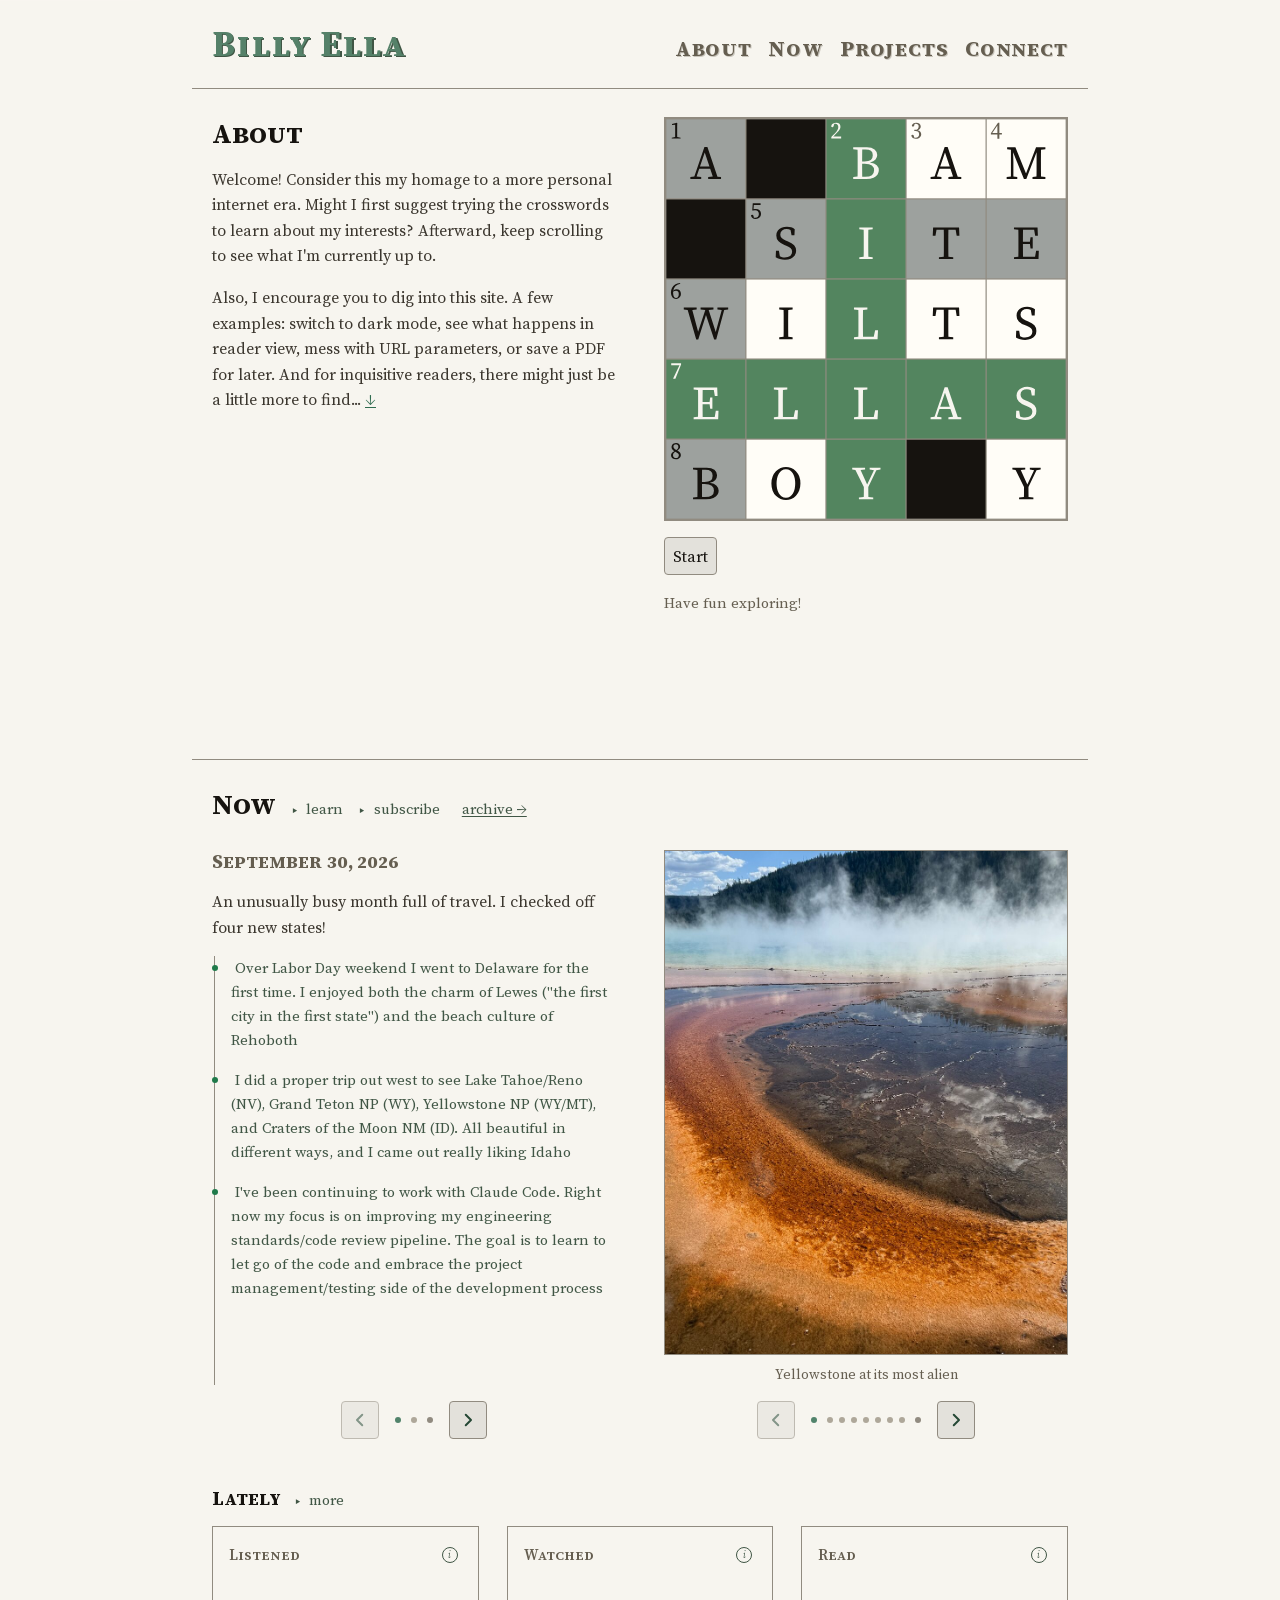
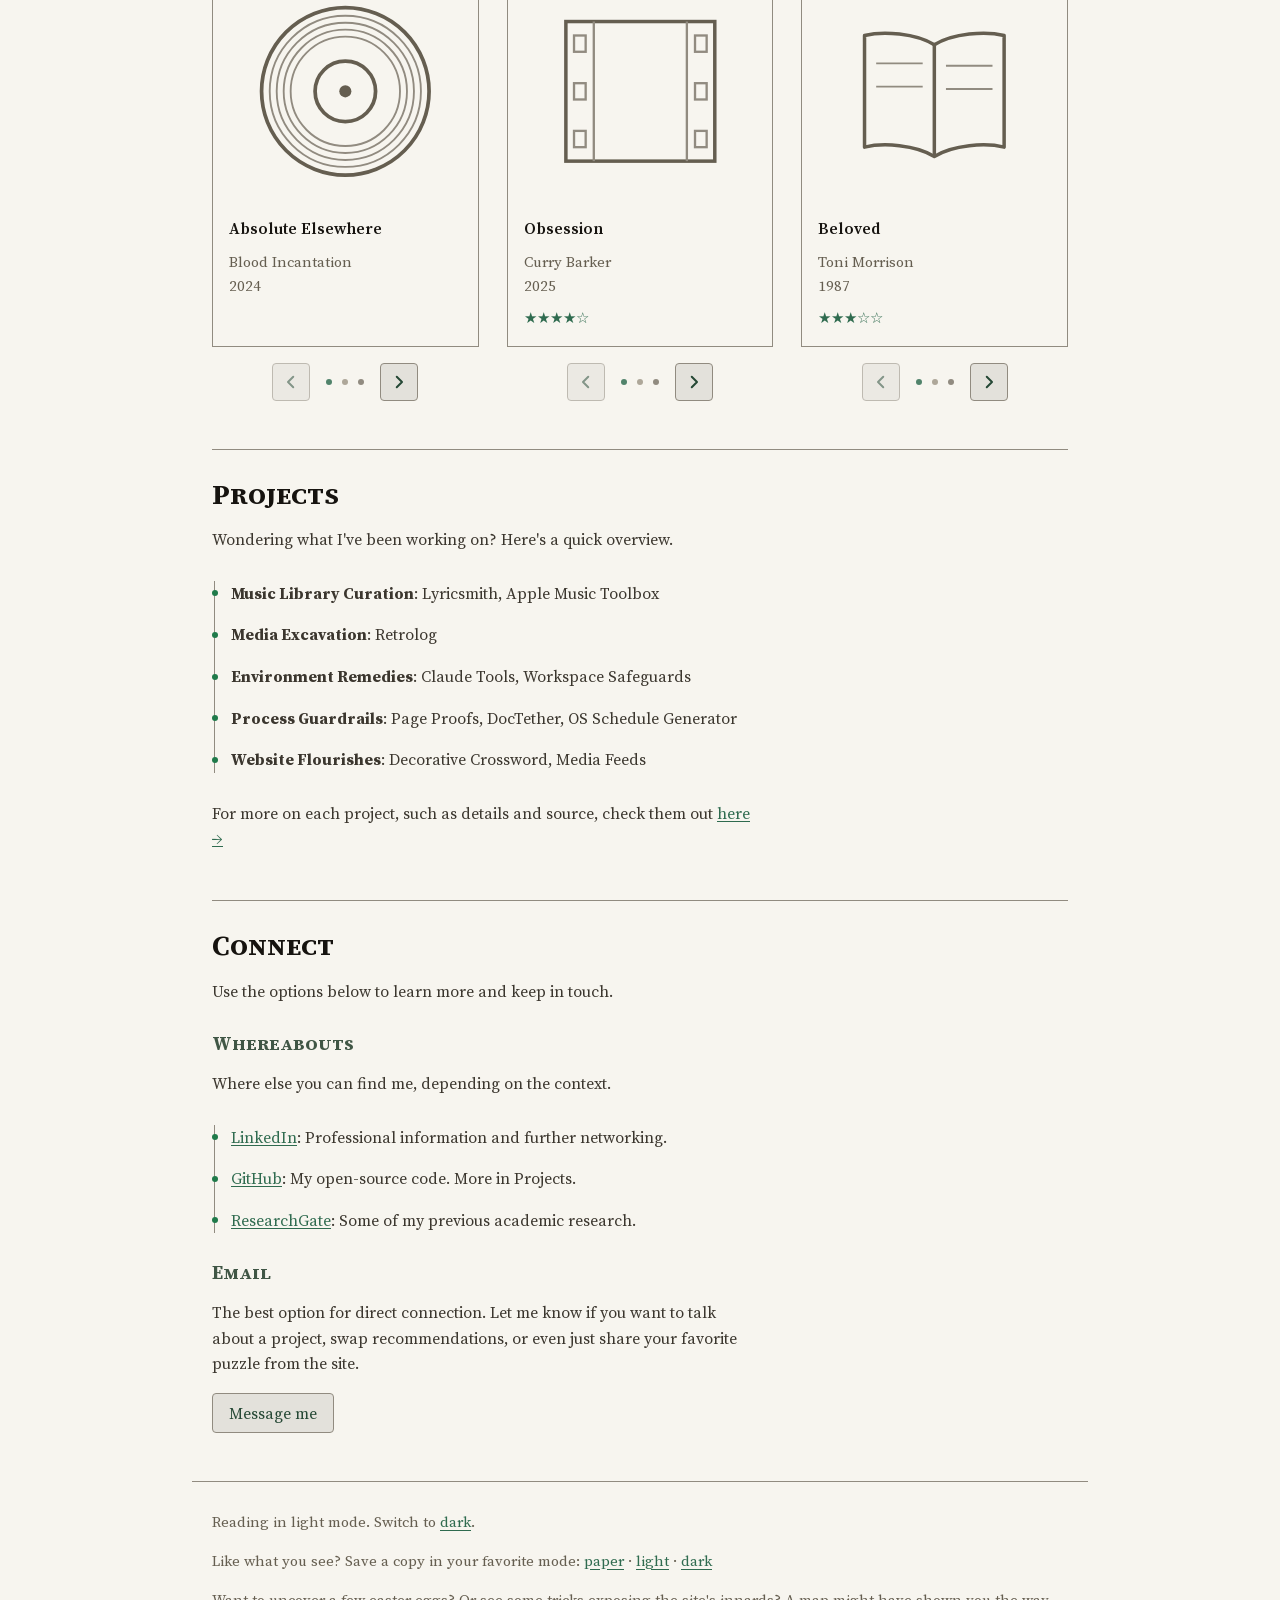
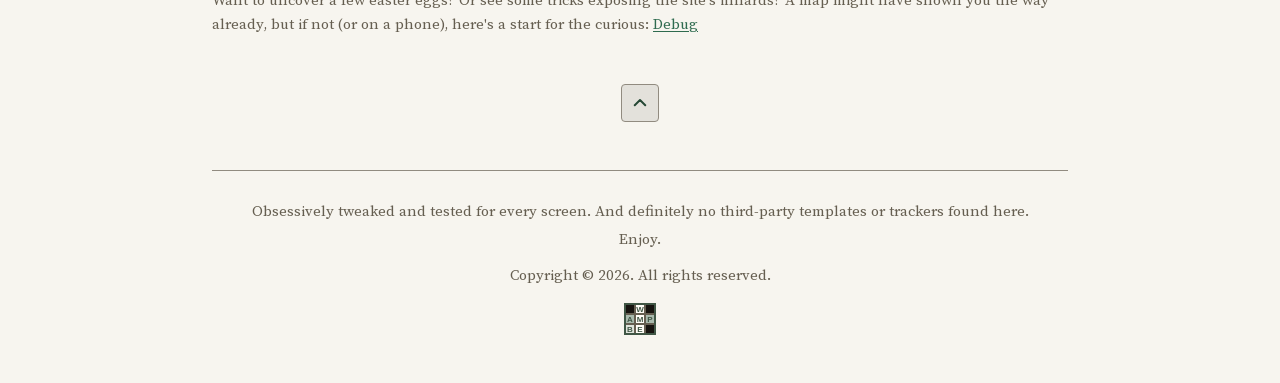
==== index.html @ 7755daac "build 0.5.27" ====
<!doctype html>
<!--
    ____  ______    ____  __   ________    __    ___
   / __ )/  _/ /   / /\ \/ /  / ____/ /   / /   /   |
  / __  |/ // /   / /  \  /  / __/ / /   / /   / /| |
 / /_/ // // /___/ /___/ /  / /___/ /___/ /___/ ___ |
/_____/___/_____/_____/_/  /_____/_____/_____/_/  |_|
                       v0.5.27

  > Curious what comes after /then and /now? See /future
  > Wanna see where this all started? Try ?puzzle=0
-->
<html lang="en">
  <head>
    <meta charset="UTF-8" /><meta http-equiv="Content-Security-Policy" content="default-src 'none'; script-src 'self' 'sha256-KefHrFZMYR0f2i9cxBSf4rLm8jeDpmTRTpuXYvpNRAk='; style-src 'self'; img-src 'self'; font-src 'self'; connect-src 'self'; manifest-src 'self'; base-uri 'self'; form-action 'none'; object-src 'none'" />
    <meta name="viewport" content="width=device-width, initial-scale=1" />
    
    
    <title>Billy Ella</title>
    <meta name="description" content="A fun and interactive way to learn about my interests and current updates." />
    <meta property="og:type" content="website" />
    <meta property="og:title" content="What I'm up to now" />
    <meta
      property="og:description"
      content="A fun and interactive way to learn about my interests and current updates."
    />
    
    <meta property="og:image" content="https://williamella.com/assets/og-card.png" />
    <meta property="og:url" content="https://williamella.com/" />
    <meta name="twitter:card" content="summary_large_image" />
    <link rel="canonical" href="https://williamella.com/" />
    <link rel="icon" href="assets/favicon.svg" type="image/svg+xml" />
    <link rel="apple-touch-icon" href="apple-touch-icon.png" />
    <link rel="manifest" href="manifest.webmanifest" />
    <link rel="alternate" type="application/atom+xml" title="Billy Ella | Now" href="feed.xml" />
    
    
    <meta name="theme-color" content="#f7f5ef" media="(prefers-color-scheme: light)" />
    <meta name="theme-color" content="#23211d" media="(prefers-color-scheme: dark)" />
    
    
    <meta
      property="og:image:alt"
      content="A small crossword grid on a dark background, with one column and one square shaded apart."
    />
    <meta
      name="twitter:image:alt"
      content="A small crossword grid on a dark background, with one column and one square shaded apart."
    />
    <meta property="og:site_name" content="Billy Ella" />
    
    
    <script type="application/ld+json">
      {
        "@context": "https://schema.org",
        "@type": "Person",
        "name": "William Ella",
        "alternateName": "Billy Ella",
        "url": "https://williamella.com/",
        "sameAs": [
          "https://www.linkedin.com/in/williamella/",
          "https://www.researchgate.net/profile/William-Ella",
          "https://github.com/blink9cd",
          "https://letterboxd.com/blink9cd/",
          "https://www.goodreads.com/user/show/164526628"
        ]
      }
    </script>
    
    
    <meta name="color-scheme" content="light dark" />
    <script>if(navigator.standalone===true){
document.documentElement.setAttribute("data-home-app","");
}
try{
const saved=localStorage.getItem("mode");
if(saved==="light"||saved==="dark"){
document.documentElement.setAttribute("data-mode",saved);
document.querySelector("meta[name=color-scheme]").content=saved;
}
}catch{
}
{
const root=document.documentElement;
const handOff=()=>{
if(!document.querySelector('meta[name="darkreader"]')){
return false;
}
if(!root.hasAttribute("data-mode")){
root.setAttribute("data-mode","dark");
root.setAttribute("data-mode-source","extension");
document.querySelector("meta[name=color-scheme]").content="dark";
}
const lock=document.createElement("meta");
lock.name="darkreader-lock";
document.head.append(lock);
return true;
};
if(!handOff()){
const watch=new MutationObserver(()=>handOff()&&watch.disconnect());
watch.observe(document.head,{childList:true});
addEventListener("load",()=>watch.disconnect());
}
}</script>
    
    <link rel="stylesheet" href="shared/fonts.css" />
    <link rel="stylesheet" href="shared/tokens.css" />
    <link rel="stylesheet" href="shared/measures.css" />
    <link rel="stylesheet" href="shared/base.css" />
    <link rel="stylesheet" href="shared/projects-teaser.css" />
    <link rel="stylesheet" href="shared/subheadings.css" />
    <link rel="stylesheet" href="shared/connect.css" />
    <link rel="stylesheet" href="shared/masthead.css" />
    <link rel="stylesheet" href="shared/now.css" />
    <link rel="stylesheet" href="shared/disclosure.css" />
    <link rel="stylesheet" href="shared/now-band.css" />
    <link rel="stylesheet" href="shared/reveal.css" />
    <link rel="stylesheet" href="shared/now-notes.css" />
    <link rel="stylesheet" href="shared/now-pager.css" />
    <link rel="stylesheet" href="shared/mode-control.css" />
    <link rel="stylesheet" href="shared/site-mark.css" />
    <link rel="stylesheet" href="crossword/crossword.css" />
    <link rel="stylesheet" href="crossword/crossword-readout.css" />
    <link rel="stylesheet" href="crossword/crossword-grid.css" />
    <link rel="stylesheet" href="shared/hero-crossword.css" />
    <link rel="stylesheet" href="shared/magic-word.css" />
    <link rel="stylesheet" href="shared/magic-word-hinted.css" />
    
    <link rel="modulepreload" media="(scripting: enabled)" href="shared/disclosure.js" />
    <link rel="modulepreload" media="(scripting: enabled)" href="shared/image-failure.js" />
    <link rel="modulepreload" media="(scripting: enabled)" href="shared/mode-state.js" />
    <link rel="modulepreload" media="(scripting: enabled)" href="shared/mode.js" />
    <link rel="modulepreload" media="(scripting: enabled)" href="shared/now-carousel.js" />
    <link rel="modulepreload" media="(scripting: enabled)" href="shared/now-layout-stale.js" />
    <link rel="modulepreload" media="(scripting: enabled)" href="shared/now-notes-paging.js" />
    <link rel="modulepreload" media="(scripting: enabled)" href="shared/now-notes.js" />
    <link rel="modulepreload" media="(scripting: enabled)" href="shared/now-pager-controls.js" />
    <link rel="modulepreload" media="(scripting: enabled)" href="shared/now-pager-dots.js" />
    <link rel="modulepreload" media="(scripting: enabled)" href="shared/now-photo-unavailable.js" />
    <link rel="modulepreload" media="(scripting: enabled)" href="shared/now-photo.js" />
    <link rel="modulepreload" media="(scripting: enabled)" href="shared/puzzle-memory.js" />
    <link rel="modulepreload" media="(scripting: enabled)" href="shared/svg.js" />
    <link rel="modulepreload" media="(scripting: enabled)" href="shared/text-reveal.js" />
    <script type="module" blocking="render" src="index.js"></script>
  <meta name="robots" content="noindex" /></head>
  <body>
    
    <a class="skip-link" href="#main">Skip to content</a>
    
    <header class="masthead" id="top">
      
      <div class="masthead__brand">
        <a class="masthead__name" href="">Billy Ella</a>
        <a class="masthead__paper-name" href="#top" hidden>Billy Ella</a>
      </div>
      <details class="masthead__menu">
        <summary aria-controls="masthead-sections">Menu</summary>
      </details>
      
      
      <nav id="masthead-sections" class="masthead__nav" aria-label="Sections">
        <a href="#about">About</a>
        <span class="masthead__paper-word" hidden>About</span>
        <a href="#now">Now</a>
        <span class="masthead__paper-word" hidden>Now</span>
        <a href="#projects">Projects</a>
        <span class="masthead__paper-word" hidden>Projects</span>
        <a href="#connect">Connect</a>
        <span class="masthead__paper-word" hidden>Connect</span>
      </nav>
      
    </header>
    <main id="main" class="instapaper_body">
      
      <pre class="reader-note" inert>
╔══════════════════════════╗
║ HEY YOU! YES YOU! Get    ║
║ out of reader view! This ║
║ site isn't designed to   ║
║ be used that way.        ║
╚══════════════════════════╝</pre>
      
      
      <h1 class="visually-hidden">Billy Ella</h1>
      
      <section
        class="hero"
        id="about"
        data-magic-says="Ah Ah Ah!"
        data-magic-close="Close"
        data-magic-sentence="YOU DIDN'T SAY THE MAGIC WORD!"
        data-magic-zero-note="You're almost there. Try asking a little nicer."
        data-magic-error-note="Hey! No funny business!"
        data-magic-reward-note="My original site design for over a decade!"
        data-magic-reward-graphic-alt="Classic early internet under construction GIF"
        data-magic-old-site-name="William Ella"
        data-magic-old-site-status="under construction"
        data-magic-hinted-screen="A won game of solitaire, its cards cascading across the screen"
        data-magic-hinted-dialog-title="Thanks for visiting!"
        data-magic-hinted-dialog-message="I appreciate your eye for detail and willingness to explore."
        data-magic-hinted-dialog-button="OK"
      >
        <div class="hero__intro">
          <h2>About</h2>
          <p>
            Welcome! Consider this my homage to a more personal internet era. Might I first suggest trying the
            crosswords to learn about my interests? Afterward, keep scrolling to see what I'm currently up to.
          </p>
          <p>
            Also, I encourage you to dig into this site. A few examples: switch to dark mode, see what happens in reader
            view, mess with URL parameters, or save a PDF for later. And for inquisitive readers, there might just be a
            little more to find...&nbsp;<a href="#colophon-debug" aria-label="Jump to the debug link">&darr;</a>
          </p>
        </div>
        <figure class="crossword" aria-label="A crossword that fills itself in, built from my interests.">
          <div id="crossword-mount" class="crossword__mount"></div>
          <div
            class="crossword__controls"
            data-exit-label="Close the puzzles"
            data-start-label="Start"
            data-next-label="Show another puzzle"
            data-theme-label="Theme?"
          ></div>
          <div class="crossword__slot">
            <p class="crossword__hint">Have fun exploring!</p>
            <p
              id="clue-readout"
              class="crossword__readout"
              role="status"
              hidden
              data-resting="Select an answer to read about it."
            ></p>
          </div>
          <div class="crossword__fallback">
            <svg class="crossword__drawn" viewBox="0 0 338 338" role="img" aria-label="My five-by-five crossword grid">
              <rect x="0" y="0" width="338" height="338" class="hg-lattice" fill="#918b80" />
              <rect x="2" y="2" width="66" height="66" class="hg-soft" fill="#9da19e" />
              <rect x="69" y="2" width="66" height="66" class="hg-block" fill="#16130f" />
              <rect x="136" y="2" width="66" height="66" class="hg-accent" fill="#53855f" />
              <rect x="203" y="2" width="66" height="66" class="hg-cell" fill="#fffdf7" />
              <rect x="270" y="2" width="66" height="66" class="hg-cell" fill="#fffdf7" />
              <rect x="2" y="69" width="66" height="66" class="hg-block" fill="#16130f" />
              <rect x="69" y="69" width="66" height="66" class="hg-soft" fill="#9da19e" />
              <rect x="136" y="69" width="66" height="66" class="hg-accent" fill="#53855f" />
              <rect x="203" y="69" width="66" height="66" class="hg-soft" fill="#9da19e" />
              <rect x="270" y="69" width="66" height="66" class="hg-soft" fill="#9da19e" />
              <rect x="2" y="136" width="66" height="66" class="hg-soft" fill="#9da19e" />
              <rect x="69" y="136" width="66" height="66" class="hg-cell" fill="#fffdf7" />
              <rect x="136" y="136" width="66" height="66" class="hg-accent" fill="#53855f" />
              <rect x="203" y="136" width="66" height="66" class="hg-cell" fill="#fffdf7" />
              <rect x="270" y="136" width="66" height="66" class="hg-cell" fill="#fffdf7" />
              <rect x="2" y="203" width="66" height="66" class="hg-accent" fill="#53855f" />
              <rect x="69" y="203" width="66" height="66" class="hg-accent" fill="#53855f" />
              <rect x="136" y="203" width="66" height="66" class="hg-accent" fill="#53855f" />
              <rect x="203" y="203" width="66" height="66" class="hg-accent" fill="#53855f" />
              <rect x="270" y="203" width="66" height="66" class="hg-accent" fill="#53855f" />
              <rect x="2" y="270" width="66" height="66" class="hg-soft" fill="#9da19e" />
              <rect x="69" y="270" width="66" height="66" class="hg-cell" fill="#fffdf7" />
              <rect x="136" y="270" width="66" height="66" class="hg-accent" fill="#53855f" />
              <rect x="203" y="270" width="66" height="66" class="hg-block" fill="#16130f" />
              <rect x="270" y="270" width="66" height="66" class="hg-cell" fill="#fffdf7" />
              <path
                class="hg-soft-letter"
                d="M22.05 51.88V50.26L25.38 49.74L33.81 25.15H36.31L44.74 49.9L47.71 50.26V51.88H36.94V50.26L40.82 49.78L38.64 43.29H29.46L27.28 49.74L31.12 50.26V51.88ZM30.09 41.43H38.05L34.09 29.66ZM101.17 119.47Q98.95 119.47 96.89 118.86Q94.83 118.25 93.45 117.38L93.68 111.83H96.14L96.93 116.5Q97.84 117.02 98.81 117.26Q99.78 117.49 101.05 117.49Q103.86 117.49 105.52 116.25Q107.19 115 107.19 112.7Q107.19 110.8 106.02 109.75Q104.85 108.7 102.32 107.71L100.77 107.08Q97.72 105.89 95.84 103.99Q93.96 102.09 93.96 99.08Q93.96 96.78 95.13 95.16Q96.3 93.54 98.32 92.64Q100.34 91.75 102.87 91.75Q104.85 91.75 106.47 92.31Q108.1 92.86 109.37 93.81L109.13 99H106.71L105.88 94.53Q104.42 93.73 102.63 93.73Q100.38 93.73 98.83 94.86Q97.29 95.99 97.29 98.21Q97.29 100.03 98.46 101.24Q99.62 102.45 101.76 103.28L103.35 103.87Q107.23 105.38 108.89 107.26Q110.55 109.14 110.55 111.95Q110.55 114.29 109.35 115.97Q108.14 117.65 106.04 118.56Q103.94 119.47 101.17 119.47ZM224.83 99.4 225.15 92.35H246.85L247.17 99.4H244.87L244 94.33H237.94Q237.9 96.86 237.88 99.46Q237.86 102.05 237.86 104.66V106.6Q237.86 109.14 237.88 111.69Q237.9 114.25 237.94 116.82L241.98 117.26V118.88H230.02V117.26L234.06 116.82Q234.14 114.29 234.14 111.73Q234.14 109.18 234.14 106.6V104.66Q234.14 102.09 234.14 99.5Q234.14 96.9 234.06 94.33H228L227.13 99.4ZM292.8 93.97V92.35H312.52L312.8 99.36H310.54L309.67 94.33H300.37Q300.33 96.86 300.31 99.42Q300.29 101.97 300.29 104.43H306.11L306.66 100.66H308.48V110.01H306.66L306.15 106.29H300.29Q300.29 109.26 300.31 111.85Q300.33 114.44 300.37 116.9H310.46L311.34 111.83H313.59L313.32 118.88H292.8V117.26L296.45 116.82Q296.53 114.33 296.53 111.75Q296.53 109.18 296.53 106.6V104.66Q296.53 102.09 296.53 99.52Q296.53 96.94 296.45 94.41ZM44.7 160.97V159.35H53.69V160.97L50.36 161.45L43.67 186.16H41.97L35.12 165.56L28.66 186.16H26.96L19.83 161.37L16.55 160.97V159.35H27.32V160.97L23.67 161.41L28.55 179.58L34.56 161.45L30.6 160.97V159.35H41.38V160.97L37.38 161.45L43.28 179.82L48.31 161.49ZM33.95 307.09H31.77Q31.77 310.22 31.79 312.85Q31.81 315.48 31.85 318.02H34.27Q38.07 318.02 39.93 316.63Q41.79 315.25 41.79 312.63Q41.79 309.86 39.93 308.48Q38.07 307.09 33.95 307.09ZM34.58 295.17H31.85Q31.81 297.74 31.79 300.34Q31.77 302.93 31.77 305.27H33.83Q37.44 305.27 39.06 304.02Q40.68 302.77 40.68 300.08Q40.68 297.39 39.16 296.28Q37.63 295.17 34.58 295.17ZM24.29 294.97V293.35H35.77Q39.89 293.35 42.15 295.17Q44.41 296.99 44.41 299.8Q44.41 301.9 42.98 303.66Q41.55 305.43 38.27 306.1Q42.23 306.65 43.99 308.44Q45.75 310.22 45.75 312.63Q45.75 314.41 44.7 316.08Q43.65 317.74 41.32 318.81Q38.98 319.88 35.18 319.88H24.29V318.26L27.93 317.82Q28.01 315.33 28.01 312.75Q28.01 310.18 28.01 307.6V305.66Q28.01 303.09 28.01 300.52Q28.01 297.94 27.93 295.41Z"
                fill="#16130f"
              />
              <path
                class="hg-accent-letter"
                d="M167.95 39.09H165.77Q165.77 42.22 165.79 44.85Q165.81 47.48 165.85 50.02H168.27Q172.07 50.02 173.93 48.63Q175.79 47.25 175.79 44.63Q175.79 41.86 173.93 40.48Q172.07 39.09 167.95 39.09ZM168.58 27.17H165.85Q165.81 29.74 165.79 32.34Q165.77 34.93 165.77 37.27H167.83Q171.44 37.27 173.06 36.02Q174.68 34.77 174.68 32.08Q174.68 29.39 173.16 28.28Q171.63 27.17 168.58 27.17ZM158.29 26.97V25.35H169.77Q173.89 25.35 176.15 27.17Q178.4 28.99 178.4 31.8Q178.4 33.9 176.98 35.66Q175.55 37.43 172.27 38.1Q176.23 38.65 177.99 40.44Q179.75 42.22 179.75 44.63Q179.75 46.42 178.7 48.08Q177.65 49.74 175.32 50.81Q172.98 51.88 169.18 51.88H158.29V50.26L161.93 49.82Q162.01 47.33 162.01 44.75Q162.01 42.18 162.01 39.6V37.66Q162.01 35.09 162.01 32.52Q162.01 29.94 161.93 27.41ZM163.4 93.97V92.35H174.6V93.97L170.96 94.41Q170.92 96.94 170.9 99.52Q170.88 102.09 170.88 104.66V106.6Q170.88 109.14 170.9 111.69Q170.92 114.25 170.96 116.82L174.6 117.26V118.88H163.4V117.26L167.04 116.82Q167.12 114.33 167.12 111.75Q167.12 109.18 167.12 106.6V104.66Q167.12 102.09 167.12 99.52Q167.12 96.94 167.04 94.41ZM158.94 160.97V159.35H170.15V160.97L166.51 161.41Q166.47 163.94 166.45 166.52Q166.43 169.09 166.43 171.66V174.4Q166.43 176.49 166.45 178.93Q166.47 181.37 166.51 183.9H175.49L176.64 178.44H179.06L178.66 185.88H158.94V184.26L162.58 183.82Q162.66 181.25 162.66 178.71Q162.66 176.18 162.66 173.64V171.66Q162.66 169.09 162.66 166.52Q162.66 163.94 162.58 161.41ZM24.8 227.97V226.35H44.52L44.8 233.36H42.54L41.67 228.33H32.37Q32.33 230.86 32.31 233.42Q32.29 235.97 32.29 238.43H38.11L38.66 234.66H40.48V244.01H38.66L38.15 240.29H32.29Q32.29 243.26 32.31 245.85Q32.33 248.44 32.37 250.9H42.46L43.34 245.83H45.59L45.32 252.88H24.8V251.26L28.45 250.82Q28.53 248.33 28.53 245.75Q28.53 243.18 28.53 240.6V238.66Q28.53 236.09 28.53 233.52Q28.53 230.94 28.45 228.41ZM91.94 227.97V226.35H103.15V227.97L99.51 228.41Q99.47 230.94 99.45 233.52Q99.43 236.09 99.43 238.66V241.4Q99.43 243.49 99.45 245.93Q99.47 248.37 99.51 250.9H108.49L109.64 245.44H112.06L111.66 252.88H91.94V251.26L95.58 250.82Q95.66 248.25 95.66 245.71Q95.66 243.18 95.66 240.64V238.66Q95.66 236.09 95.66 233.52Q95.66 230.94 95.58 228.41ZM158.94 227.97V226.35H170.15V227.97L166.51 228.41Q166.47 230.94 166.45 233.52Q166.43 236.09 166.43 238.66V241.4Q166.43 243.49 166.45 245.93Q166.47 248.37 166.51 250.9H175.49L176.64 245.44H179.06L178.66 252.88H158.94V251.26L162.58 250.82Q162.66 248.25 162.66 245.71Q162.66 243.18 162.66 240.64V238.66Q162.66 236.09 162.66 233.52Q162.66 230.94 162.58 228.41ZM223.05 252.88V251.26L226.38 250.74L234.81 226.15H237.31L245.74 250.9L248.71 251.26V252.88H237.94V251.26L241.82 250.78L239.64 244.29H230.46L228.28 250.74L232.12 251.26V252.88ZM231.09 242.43H239.05L235.09 230.66ZM302.17 253.47Q299.95 253.47 297.89 252.86Q295.83 252.25 294.45 251.38L294.68 245.83H297.14L297.93 250.5Q298.84 251.02 299.81 251.26Q300.78 251.49 302.05 251.49Q304.86 251.49 306.52 250.25Q308.19 249 308.19 246.7Q308.19 244.8 307.02 243.75Q305.85 242.7 303.32 241.71L301.77 241.08Q298.72 239.89 296.84 237.99Q294.96 236.09 294.96 233.08Q294.96 230.78 296.13 229.16Q297.3 227.54 299.32 226.64Q301.34 225.75 303.87 225.75Q305.85 225.75 307.47 226.31Q309.1 226.86 310.37 227.81L310.13 233H307.71L306.88 228.53Q305.42 227.73 303.63 227.73Q301.38 227.73 299.83 228.86Q298.29 229.99 298.29 232.21Q298.29 234.03 299.46 235.24Q300.62 236.45 302.76 237.28L304.35 237.87Q308.23 239.38 309.89 241.26Q311.55 243.14 311.55 245.95Q311.55 248.29 310.35 249.97Q309.14 251.65 307.04 252.56Q304.94 253.47 302.17 253.47ZM157.46 294.97V293.35H168.23V294.97L164.47 295.41L169.97 307.45L175.63 295.45L172.07 294.97V293.35H181.14V294.97L177.65 295.49L170.92 309.46Q170.92 311.76 170.94 313.84Q170.96 315.92 171 317.82L175.04 318.26V319.88H163.08V318.26L167.12 317.82Q167.2 315.96 167.2 313.94Q167.2 311.92 167.2 309.62L160.15 295.29Z"
                fill="#f7f5ef"
              />
              <path
                class="hg-letter"
                d="M223.05 51.88V50.26L226.38 49.74L234.81 25.15H237.31L245.74 49.9L248.71 50.26V51.88H237.94V50.26L241.82 49.78L239.64 43.29H230.46L228.28 49.74L232.12 50.26V51.88ZM231.09 41.43H239.05L235.09 29.66ZM286.68 51.88V50.26L290.25 49.74V27.41L287.08 26.97V25.35H294.01L302.88 47.17L311.28 25.35H319.08V26.97L315.43 27.41Q315.39 29.94 315.38 32.52Q315.36 35.09 315.36 37.66V39.6Q315.36 42.14 315.38 44.69Q315.39 47.25 315.43 49.82L319.08 50.26V51.88H308.31V50.26L311.63 49.82Q311.71 47.33 311.71 44.75Q311.71 42.18 311.71 39.64V29.59L303.12 51.88H301.14L292.07 29.55L292.31 37.27V49.74L295.56 50.26V51.88ZM96.4 160.97V159.35H107.6V160.97L103.96 161.41Q103.92 163.94 103.9 166.52Q103.88 169.09 103.88 171.66V173.6Q103.88 176.14 103.9 178.69Q103.92 181.25 103.96 183.82L107.6 184.26V185.88H96.4V184.26L100.04 183.82Q100.12 181.33 100.12 178.75Q100.12 176.18 100.12 173.6V171.66Q100.12 169.09 100.12 166.52Q100.12 163.94 100.04 161.41ZM224.83 166.4 225.15 159.35H246.85L247.17 166.4H244.87L244 161.33H237.94Q237.9 163.86 237.88 166.46Q237.86 169.05 237.86 171.66V173.6Q237.86 176.14 237.88 178.69Q237.9 181.25 237.94 183.82L241.98 184.26V185.88H230.02V184.26L234.06 183.82Q234.14 181.29 234.14 178.73Q234.14 176.18 234.14 173.6V171.66Q234.14 169.09 234.14 166.5Q234.14 163.9 234.06 161.33H228L227.13 166.4ZM302.17 186.47Q299.95 186.47 297.89 185.86Q295.83 185.25 294.45 184.38L294.68 178.83H297.14L297.93 183.5Q298.84 184.02 299.81 184.26Q300.78 184.49 302.05 184.49Q304.86 184.49 306.52 183.25Q308.19 182 308.19 179.7Q308.19 177.8 307.02 176.75Q305.85 175.7 303.32 174.71L301.77 174.08Q298.72 172.89 296.84 170.99Q294.96 169.09 294.96 166.08Q294.96 163.78 296.13 162.16Q297.3 160.54 299.32 159.64Q301.34 158.75 303.87 158.75Q305.85 158.75 307.47 159.31Q309.1 159.86 310.37 160.81L310.13 166H307.71L306.88 161.53Q305.42 160.73 303.63 160.73Q301.38 160.73 299.83 161.86Q298.29 162.99 298.29 165.21Q298.29 167.03 299.46 168.24Q300.62 169.45 302.76 170.28L304.35 170.87Q308.23 172.38 309.89 174.26Q311.55 176.14 311.55 178.95Q311.55 181.29 310.35 182.97Q309.14 184.65 307.04 185.56Q304.94 186.47 302.17 186.47ZM102.02 320.47Q99.72 320.47 97.55 319.58Q95.37 318.69 93.62 316.95Q91.88 315.21 90.87 312.61Q89.86 310.02 89.86 306.61Q89.86 303.37 90.89 300.79Q91.92 298.22 93.64 296.44Q95.37 294.65 97.55 293.7Q99.72 292.75 102.02 292.75Q104.32 292.75 106.47 293.64Q108.63 294.54 110.36 296.3Q112.08 298.06 113.11 300.63Q114.14 303.21 114.14 306.61Q114.14 309.86 113.13 312.44Q112.12 315.01 110.4 316.81Q108.67 318.61 106.49 319.54Q104.32 320.47 102.02 320.47ZM102.02 318.49Q104.08 318.49 105.56 317.48Q107.05 316.47 107.98 314.79Q108.91 313.11 109.35 310.99Q109.78 308.87 109.78 306.61Q109.78 304.4 109.35 302.28Q108.91 300.16 107.98 298.46Q107.05 296.75 105.56 295.74Q104.08 294.73 102.02 294.73Q99.96 294.73 98.48 295.74Q96.99 296.75 96.04 298.46Q95.09 300.16 94.63 302.28Q94.18 304.4 94.18 306.61Q94.18 308.87 94.63 310.99Q95.09 313.11 96.04 314.79Q96.99 316.47 98.48 317.48Q99.96 318.49 102.02 318.49ZM291.46 294.97V293.35H302.23V294.97L298.47 295.41L303.97 307.45L309.63 295.45L306.07 294.97V293.35H315.14V294.97L311.65 295.49L304.92 309.46Q304.92 311.76 304.94 313.84Q304.96 315.92 305 317.82L309.04 318.26V319.88H297.08V318.26L301.12 317.82Q301.2 315.96 301.2 313.94Q301.2 311.92 301.2 309.62L294.15 295.29Z"
                fill="#16130f"
              />
              <path
                class="hg-soft-number"
                d="M6.48 18V17.28L9.3 16.8Q9.32 16.04 9.33 15.28Q9.34 14.52 9.34 13.78V6.56L6.7 6.78V5.96L10.82 4.9L11.1 5.1L11.02 7.96V13.78Q11.02 14.52 11.03 15.28Q11.04 16.04 11.06 16.8L13.9 17.28V18ZM76.5 85.26Q73.4 85.26 72.76 82.44Q73.02 81.76 73.78 81.76Q74.24 81.76 74.49 82.04Q74.74 82.32 74.94 83.12L75.22 84.2Q75.52 84.28 75.81 84.32Q76.1 84.36 76.36 84.36Q77.84 84.36 78.6 83.49Q79.36 82.62 79.36 81.18Q79.36 79.68 78.52 78.89Q77.68 78.1 76.24 78.1Q75.38 78.1 74.4 78.32L73.84 78.16L74.26 72.06H80.8V73.7H75.14L74.9 77.16Q75.36 77 75.82 76.94Q76.28 76.88 76.78 76.88Q78.74 76.88 79.95 77.93Q81.16 78.98 81.16 80.98Q81.16 82.26 80.58 83.22Q80 84.18 78.95 84.72Q77.9 85.26 76.5 85.26ZM7.62 147Q7.62 149.28 8.3 150.32Q8.98 151.36 10.08 151.36Q11.08 151.36 11.72 150.49Q12.36 149.62 12.36 148.06Q12.36 146.66 11.73 145.97Q11.1 145.28 10.06 145.28Q9.46 145.28 8.85 145.48Q8.24 145.68 7.66 146.16Q7.64 146.36 7.63 146.57Q7.62 146.78 7.62 147ZM10.12 152.26Q8.12 152.26 6.96 150.79Q5.8 149.32 5.8 146.76Q5.8 144.76 6.69 143.05Q7.58 141.34 9.3 140.21Q11.02 139.08 13.46 138.8L13.58 139.44Q10.86 140.14 9.48 141.66Q8.1 143.18 7.76 145.3Q9.04 144.06 10.66 144.06Q11.76 144.06 12.53 144.58Q13.3 145.1 13.72 145.99Q14.14 146.88 14.14 148.02Q14.14 149.28 13.56 150.24Q12.98 151.2 12.06 151.73Q11.14 152.26 10.12 152.26ZM7.9 275.7Q7.9 276.48 8.4 277.21Q8.9 277.94 10.38 278.7Q11.28 278 11.64 277.37Q12 276.74 12 275.92Q12 275.02 11.48 274.36Q10.96 273.7 10.02 273.7Q9.16 273.7 8.53 274.24Q7.9 274.78 7.9 275.7ZM10.02 286.26Q8.2 286.26 7.04 285.44Q5.88 284.62 5.88 283.02Q5.88 281.94 6.6 281.14Q7.32 280.34 8.7 279.66Q7.44 278.94 6.88 278.06Q6.32 277.18 6.32 276.14Q6.32 275.08 6.82 274.34Q7.32 273.6 8.17 273.2Q9.02 272.8 10.06 272.8Q11.64 272.8 12.57 273.66Q13.5 274.52 13.5 275.88Q13.5 276.58 13 277.42Q12.5 278.26 11.14 279.06Q12.62 279.8 13.36 280.66Q14.1 281.52 14.1 282.84Q14.1 283.84 13.56 284.62Q13.02 285.4 12.1 285.83Q11.18 286.26 10.02 286.26ZM7.54 282.9Q7.54 283.96 8.25 284.67Q8.96 285.38 10.06 285.38Q11.12 285.38 11.77 284.68Q12.42 283.98 12.42 282.98Q12.42 282.1 11.77 281.46Q11.12 280.82 9.44 280.04Q8.5 280.62 8.02 281.26Q7.54 281.9 7.54 282.9Z"
                fill="#16130f"
              />
              <path
                class="hg-accent-number"
                d="M139.98 18V16.7Q140.78 15.92 141.53 15.15Q142.28 14.38 142.92 13.7Q144.42 12.12 145.12 10.83Q145.82 9.54 145.82 8.38Q145.82 7.14 145.17 6.42Q144.52 5.7 143.42 5.7Q143.22 5.7 142.97 5.72Q142.72 5.74 142.44 5.8L142.06 7.18Q141.86 7.92 141.59 8.24Q141.32 8.56 140.9 8.56Q140.58 8.56 140.31 8.38Q140.04 8.2 139.88 7.9Q140 6.84 140.58 6.15Q141.16 5.46 142.04 5.13Q142.92 4.8 143.92 4.8Q145.86 4.8 146.74 5.75Q147.62 6.7 147.62 8.2Q147.62 9.08 147.27 9.91Q146.92 10.74 146.06 11.78Q145.2 12.82 143.66 14.3Q143.26 14.7 142.69 15.24Q142.12 15.78 141.5 16.36H148.2V18ZM7.86 219 7.66 218.8 12.94 207.7H6.02V206.06H14.28V207.08L9.52 219Z"
                fill="#f7f5ef"
              />
              <path
                class="hg-number"
                d="M210.72 18.26Q209.26 18.26 208.21 17.59Q207.16 16.92 206.88 15.42Q207.22 14.76 207.9 14.76Q208.42 14.76 208.65 15.1Q208.88 15.44 209.08 16.2L209.34 17.24Q209.68 17.32 209.96 17.34Q210.24 17.36 210.46 17.36Q211.94 17.36 212.68 16.59Q213.42 15.82 213.42 14.48Q213.42 13.18 212.66 12.44Q211.9 11.7 210.36 11.7H209.4V10.7H210.2Q211.56 10.7 212.31 9.99Q213.06 9.28 213.06 8Q213.06 6.9 212.43 6.3Q211.8 5.7 210.62 5.7Q210.42 5.7 210.2 5.72Q209.98 5.74 209.7 5.78L209.44 6.78Q209.28 7.4 209.04 7.71Q208.8 8.02 208.28 8.02Q207.96 8.02 207.7 7.86Q207.44 7.7 207.32 7.32Q207.58 6.06 208.58 5.43Q209.58 4.8 210.96 4.8Q212.72 4.8 213.76 5.67Q214.8 6.54 214.8 7.94Q214.8 9.02 214.11 9.88Q213.42 10.74 212.18 11.18Q213.72 11.48 214.46 12.34Q215.2 13.2 215.2 14.44Q215.2 15.52 214.64 16.38Q214.08 17.24 213.08 17.75Q212.08 18.26 210.72 18.26ZM278.92 18.3V14.74H273.48V13.68L279.42 4.88H280.58V13.48H282.68V14.74H280.58V18.3ZM274.66 13.48H278.92V7.02Z"
                fill="#655e50"
              />
            </svg>
            <p class="crossword__notice">
              Each visit builds a different small puzzle out of things I like, e.g., specialty coffee, pinball, swing
              dancing, Jeeps, and rock music. Turn scripts on to see more.
            </p>
          </div>
        </figure>
        <p id="crossword-status" class="crossword__status" role="status" hidden data-words="Crossword Puzzle"></p>
      </section>
      
      <div class="shell">
        <section id="now">
          <div class="now-lead">
            
            
            <h2 aria-label="Now">
              Now
              <a class="archive-link" href="then/">archive →</a>
            </h2>
            <p class="disclosure__panel now-explainer__panel" id="now-explainer" data-disclosure-label="learn" hidden>
              A now page says what someone is focused on at this point in their life, rather than what they've done.
              Read more about the concept and browse a user directory on
              <a href="https://nownownow.com/about">NowNowNow</a>.
            </p>
            <p
              class="disclosure__panel now-subscribe__panel"
              id="now-subscribe"
              data-disclosure-label="subscribe"
              hidden
            >
              For the old school, new Now entries go out by feed. Copy this link into any reader app to get each update
              (clicking it opens the raw file): <a href="feed.xml">RSS feed</a>
            </p>
            <noscript>
              <p class="disclosure__panel now-explainer__notice">
                A now page says what someone is focused on at this point in their life, rather than what they've done.
                Read more about the concept and browse a user directory on
                <a href="https://nownownow.com/about">NowNowNow</a>.
              </p>
              <p class="disclosure__panel now-subscribe__notice">
                For the old school, new Now entries go out by feed. Copy this link into any reader app to get each
                update (clicking it opens the raw file): <a href="feed.xml">RSS feed</a>
              </p>
            </noscript>
            
            
            
            <div class="now-body">
              <section class="now-entry" id="now-2">
                <h3>September 30, 2026</h3>
                <p>An unusually busy month full of travel. I checked off four new states!</p>
                <ul class="now-notes">
                  <li class="now-note">
                    <p class="now-note__label">
                      Over Labor Day weekend I went to Delaware for the first time. I enjoyed both the charm of Lewes
                      (&quot;the first city in the first state&quot;) and the beach culture of Rehoboth
                    </p>
                  </li>
                  <li class="now-note">
                    <p class="now-note__label">
                      I did a proper trip out west to see Lake Tahoe/Reno (NV), Grand Teton NP (WY), Yellowstone NP
                      (WY/MT), and Craters of the Moon NM (ID). All beautiful in different ways, and I came out really
                      liking Idaho
                    </p>
                  </li>
                  <li class="now-note">
                    <p class="now-note__label">
                      I've been continuing to work with Claude Code. Right now my focus is on improving my engineering
                      standards/code review pipeline. The goal is to learn to let go of the code and embrace the project
                      management/testing side of the development process
                    </p>
                  </li>
                  <li class="now-note">
                    <p class="now-note__label">
                      My Framework 13 laptop's battery expanded so much it unplugged the keyboard. While it was fun to
                      break out the iFixit set, I would've preferred to not have to go to the fire department again
                    </p>
                  </li>
                  <li class="now-note">
                    <p class="now-note__label">
                      Took a weeklong trip to FL to visit my parents. It was wonderful being on the beach, and we
                      created some fun crayon art together
                    </p>
                  </li>
                  <li class="now-note">
                    <p class="now-note__label">
                      Finally crossed off a long-running item from my life experiences list by riding a horse for the
                      first time. It was fun but a lot weirder than expected
                    </p>
                  </li>
                  <li class="now-note">
                    <p class="now-note__label">
                      For the past few months I've been slowly selling off my old CD collection. The trips to the post
                      office have been slowing down; I think almost everything valuable has been bought
                    </p>
                  </li>
                  <li class="now-note">
                    <p class="now-note__label">
                      A gracious friend bought me a coffee sampler from a one-man specialty roaster in NYC. It's
                      inspired me to spice up my coffee sourcing/roasting soon
                    </p>
                  </li>
                </ul>
              </section>
              <figure class="now-photo">
                <div class="now-photo__frame">
                  <img
                    class="now-photo__slide"
                    src="assets/now/2/1.jpg"
                    alt=""
                    data-tag="Yellowstone at its most alien"
                  />
                  <p class="now-photo__stacked-tag">Yellowstone at its most alien</p>
                  <noscript
                    ><img
                      class="now-photo__slide"
                      src="assets/now/2/2.jpg"
                      alt=""
                      data-tag="Saharan-dust-influenced sunset"
                      loading="lazy"
                  /></noscript>
                  <p class="now-photo__stacked-tag">Saharan-dust-influenced sunset</p>
                  <noscript
                    ><img
                      class="now-photo__slide"
                      src="assets/now/2/3.jpg"
                      alt=""
                      data-tag="Free-roaming bison in Grand Teton"
                      loading="lazy"
                  /></noscript>
                  <p class="now-photo__stacked-tag">Free-roaming bison in Grand Teton</p>
                  <noscript
                    ><img
                      class="now-photo__slide"
                      src="assets/now/2/4.jpg"
                      alt=""
                      data-tag="Seen from a boat out of Lewes"
                      loading="lazy"
                  /></noscript>
                  <p class="now-photo__stacked-tag">Seen from a boat out of Lewes</p>
                  <noscript
                    ><img
                      class="now-photo__slide"
                      src="assets/now/2/5.jpg"
                      alt=""
                      data-tag="Lake Tahoe from above"
                      loading="lazy"
                  /></noscript>
                  <p class="now-photo__stacked-tag">Lake Tahoe from above</p>
                  <noscript
                    ><img
                      class="now-photo__slide"
                      src="assets/now/2/6.jpg"
                      alt=""
                      data-tag="The otherworldly landscape of Craters of the Moon"
                      loading="lazy"
                  /></noscript>
                  <p class="now-photo__stacked-tag">The otherworldly landscape of Craters of the Moon</p>
                  <noscript
                    ><img
                      class="now-photo__slide"
                      src="assets/now/2/7.jpg"
                      alt=""
                      data-tag="A view of the Wyoming mountains"
                      loading="lazy"
                  /></noscript>
                  <p class="now-photo__stacked-tag">A view of the Wyoming mountains</p>
                  <noscript
                    ><img
                      class="now-photo__slide"
                      src="assets/now/2/8.jpg"
                      alt=""
                      data-tag="Promised fun crayon art (1/2)"
                      loading="lazy"
                  /></noscript>
                  <p class="now-photo__stacked-tag">Promised fun crayon art (1/2)</p>
                  <noscript
                    ><img
                      class="now-photo__slide"
                      src="assets/now/2/9.jpg"
                      alt=""
                      data-tag="Promised fun crayon art (2/2)"
                      loading="lazy"
                  /></noscript>
                  <p class="now-photo__stacked-tag">Promised fun crayon art (2/2)</p>
                </div>
                <figcaption>
                  <span class="now-photo__tag"></span>
                </figcaption>
              </figure>
            </div>
            
          </div>
          <div class="now-lately">
            
            <h3 class="media__heading">Lately</h3>
            <p class="disclosure__panel media-links__panel" id="media-links" data-disclosure-label="more" hidden>
              To see the full lists and share your own, friend me on
              <a href="https://letterboxd.com/blink9cd/">Letterboxd</a> and
              <a href="https://www.goodreads.com/user/show/164526628">Goodreads</a>.
            </p>
            
            <ul class="media">
              
              <li class="card" id="album-card">
                <div class="card__box">
                  <p class="card__label">Listened</p>
                  <div class="card__frame">
                    <div class="card__slide">
                      <img
                        class="card__cover"
                        alt="Album cover"
                        width="600"
                        height="600"
                        referrerpolicy="no-referrer"
                        src="covers/c09f3ce82a1409ec.webp"
                      />
                      <div class="reveal__line"><p class="card__title">Absolute Elsewhere</p></div>
                      <div class="reveal__line"><p class="card__meta card__meta--maker">Blood Incantation</p></div>
                      <p class="card__meta">2024</p>
                    </div>
                    <div class="card__slide">
                      <img
                        class="card__cover"
                        alt="Album cover"
                        width="600"
                        height="600"
                        loading="lazy"
                        referrerpolicy="no-referrer"
                        src="covers/0ee37fc529a6fe2f.webp"
                      />
                      <div class="reveal__line"><p class="card__title">Tomorrow's Coffee</p></div>
                      <div class="reveal__line"><p class="card__meta card__meta--maker">Jimmy Montague</p></div>
                      <p class="card__meta">2024</p>
                    </div>
                    <div class="card__slide">
                      <img
                        class="card__cover"
                        alt="Album cover"
                        width="600"
                        height="600"
                        loading="lazy"
                        referrerpolicy="no-referrer"
                        src="covers/a3bae746895e2375.webp"
                      />
                      <div class="reveal__line"><p class="card__title">The New Order</p></div>
                      <div class="reveal__line"><p class="card__meta card__meta--maker">Testament</p></div>
                      <p class="card__meta">1988</p>
                    </div>
                  </div>
                </div>
              </li>
              <li class="card" id="film-card">
                <div class="card__box">
                  <p class="card__label">Watched</p>
                  <div class="card__frame">
                    <div class="card__slide">
                      <img
                        class="card__cover card__cover--poster"
                        alt="Film poster"
                        width="600"
                        height="900"
                        referrerpolicy="no-referrer"
                        src="covers/57d9dd2e51e3e186.jpg"
                      />
                      <div class="reveal__line"><p class="card__title">Obsession</p></div>
                      <div class="reveal__line"><p class="card__meta card__meta--maker">Curry Barker</p></div>
                      <p class="card__meta">2025</p>
                      <p class="card__signal">
                        <span role="img" aria-label="Rated 4 of 5" title="Rated 4 of 5">★★★★☆</span>
                      </p>
                    </div>
                    <div class="card__slide">
                      <img
                        class="card__cover card__cover--poster"
                        alt="Film poster"
                        width="600"
                        height="900"
                        loading="lazy"
                        referrerpolicy="no-referrer"
                        src="covers/e18f4b33866e820a.jpg"
                      />
                      <div class="reveal__line"><p class="card__title">Poltergeist</p></div>
                      <div class="reveal__line"><p class="card__meta card__meta--maker">Tobe Hooper</p></div>
                      <p class="card__meta">1982</p>
                      <p class="card__signal">
                        <span role="img" aria-label="Rated 3.5 of 5" title="Rated 3.5 of 5">★★★½☆</span>
                      </p>
                    </div>
                    <div class="card__slide">
                      <img
                        class="card__cover card__cover--poster"
                        alt="Film poster"
                        width="600"
                        height="900"
                        loading="lazy"
                        referrerpolicy="no-referrer"
                        src="covers/261ccbe19964f8d5.jpg"
                      />
                      <div class="reveal__line"><p class="card__title">The Fly</p></div>
                      <div class="reveal__line"><p class="card__meta card__meta--maker">David Cronenberg</p></div>
                      <p class="card__meta">1986</p>
                      <p class="card__signal">
                        <span role="img" aria-label="Rated 4 of 5" title="Rated 4 of 5">★★★★☆</span>
                      </p>
                    </div>
                  </div>
                </div>
              </li>
              <li class="card" id="book-card">
                <div class="card__box">
                  <p class="card__label">Read</p>
                  <div class="card__frame">
                    <div class="card__slide">
                      <img
                        class="card__cover card__cover--poster"
                        alt="Book cover"
                        width="318"
                        height="477"
                        referrerpolicy="no-referrer"
                        src="covers/ff7439f62049489a.jpg"
                      />
                      <div class="reveal__line"><p class="card__title">Beloved</p></div>
                      <div class="reveal__line"><p class="card__meta card__meta--maker">Toni Morrison</p></div>
                      <p class="card__meta">1987</p>
                      <p class="card__signal">
                        <span role="img" aria-label="Rated 3 of 5" title="Rated 3 of 5">★★★☆☆</span>
                      </p>
                    </div>
                    <div class="card__slide">
                      <img
                        class="card__cover card__cover--poster"
                        alt="Book cover"
                        width="318"
                        height="477"
                        loading="lazy"
                        referrerpolicy="no-referrer"
                        src="covers/a854db9b78988087.jpg"
                      />
                      <div class="reveal__line"><p class="card__title">Zen Computer</p></div>
                      <div class="reveal__line"><p class="card__meta card__meta--maker">Philip Toshio Sudo</p></div>
                      <p class="card__meta">1999</p>
                      <p class="card__signal">
                        <span role="img" aria-label="Rated 3 of 5" title="Rated 3 of 5">★★★☆☆</span>
                      </p>
                    </div>
                    <div class="card__slide">
                      <img
                        class="card__cover card__cover--poster"
                        alt="Book cover"
                        width="318"
                        height="477"
                        loading="lazy"
                        referrerpolicy="no-referrer"
                        src="covers/6a27fdae4253c31a.jpg"
                      />
                      <div class="reveal__line"><p class="card__title">Curtain</p></div>
                      <div class="reveal__line"><p class="card__meta card__meta--maker">Agatha Christie</p></div>
                      <p class="card__meta">1975</p>
                      <p class="card__signal">
                        <span role="img" aria-label="Rated 3 of 5" title="Rated 3 of 5">★★★☆☆</span>
                      </p>
                    </div>
                  </div>
                </div>
              </li>
              
            </ul>
            
            <noscript>
              <p class="media__notice">
                With scripts off, each card only shows its latest entry; turn them on to see the rest. The full lists
                are on <a href="https://letterboxd.com/blink9cd/">Letterboxd</a> and
                <a href="https://www.goodreads.com/user/show/164526628">Goodreads</a>.
              </p>
              <p class="media__notice">Where those entries come from:</p>
              <ul class="media__sources">
                <li data-source="album-card">
                  <b>Listened.</b> These are the latest albums in my personal music library, read by Album Scan, a tool
                  I created for this site (yes, I'm old-fashioned: no streaming services).
                  <span class="media__source-credit">Source: Apple Music</span>
                </li>
                <li data-source="film-card">
                  <b>Watched.</b> These are my latest Letterboxd films, read by Film Scan, a tool I created for this
                  site.
                  <span class="media__source-credit"
                    >Source:
                    <img
                      class="media__source-logo"
                      src="assets/tmdb-logo.svg"
                      alt="TMDB"
                      width="273"
                      height="36"
                    /><span class="media__source-notice"
                      >This product uses the TMDB API but is not endorsed or certified by TMDB.</span
                    ></span
                  >
                </li>
                <li data-source="book-card">
                  <b>Read.</b> These are my latest Goodreads books, read by Book Scan, a tool I created for this site.
                  <span class="media__source-credit">Source: Goodreads</span>
                </li>
              </ul>
            </noscript>
            
          </div>
        </section>
        <section id="projects">
          
          <h2>Projects</h2>
          <p>Wondering what I've been working on? Here's a quick overview.</p>
          
          
          <ul class="projects-teaser">
            <li><strong>Music Library Curation</strong>: Lyricsmith, Apple Music Toolbox</li>
            <li><strong>Media Excavation</strong>: Retrolog</li>
            <li><strong>Environment Remedies</strong>: Claude Tools, Workspace Safeguards</li>
            <li><strong>Process Guardrails</strong>: Page Proofs, DocTether, OS Schedule Generator</li>
            <li><strong>Website Flourishes</strong>: Decorative Crossword, Media Feeds</li>
          </ul>
          <p>For more on each project, such as details and source, check them out <a href="projects/">here →</a></p>
          
        </section>
        
        <section id="connect">
          <h2>Connect</h2>
          <p>Use the options below to learn more and keep in touch.</p>
          <h3 id="whereabouts">Whereabouts</h3>
          <p>Where else you can find me, depending on the context.</p>
          <ul class="profile-links">
            <li>
              <a href="https://www.linkedin.com/in/williamella/">LinkedIn</a>: Professional information and further
              networking.
            </li>
            <li><a href="https://github.com/blink9cd">GitHub</a>: My open-source code. More in Projects.</li>
            <li>
              <a href="https://www.researchgate.net/profile/William-Ella">ResearchGate</a>: Some of my previous academic
              research.
            </li>
          </ul>
          <h3 id="email">Email</h3>
          <p>
            The best option for direct connection. Let me know if you want to talk about a project, swap
            recommendations, or even just share your favorite puzzle from the site.
          </p>
          <p id="connect-mail">
            <button type="button" id="connect-reveal">Message me</button>
          </p>
          <noscript>
            <p class="connect__notice">
              This button needs scripts to reveal an address. With scripts off, reach out via the LinkedIn link in
              Whereabouts above.
            </p>
          </noscript>
        </section>
        
      </div>
    </main>
    
    <footer class="colophon">
      <p
        class="mode-note"
        data-action-lead="Switch to"
        data-action-dark="dark"
        data-action-light="light"
        data-action-joiner=", not "
        data-forget-lead="or match your"
        data-forget-word="device"
      >
        Reading in <span class="mode-note__when-light">light</span><span class="mode-note__joiner"> mode, not </span
        ><span class="mode-note__when-dark">dark</span> mode.
      </p>
      <p
        class="save-note"
        id="save"
        data-save-lead="Like what you see? Save a copy in your favorite mode:"
        data-save-paper="paper"
        data-save-light="light"
        data-save-dark="dark"
        data-save-joiner=" · "
        data-app-lead="Like what you see? Tap"
        data-app-word="save"
        data-app-tail=", pick Open in Safari, and then choose your favorite mode"
      ></p>
      <p class="colophon__debug" id="colophon-debug">
        Want to uncover a few easter eggs? Or see some tricks exposing the site's innards? A map might have shown you
        the way already, but if not (or on a phone), here's a start for the curious: <a href="debug/">Debug</a>
      </p>
      <div class="colophon__top">
        <a class="colophon__top-link" href="#top" title="Back to the top"
          ><svg class="colophon__top-glyph" aria-hidden="true" viewBox="0 0 18 18">
            <path d="M11.25 3.75L6 9L11.25 14.25"></path></svg
          ><span class="visually-hidden">Back to the top</span></a
        >
      </div>
      <div class="colophon__close">
        <p class="colophon__tagline">
          <span class="colophon__line"
            >Obsessively tweaked and tested for every screen. And definitely no third‑party templates or trackers
            found here.</span
          >
          <span class="colophon__line">Enjoy.</span>
        </p>
        <p class="colophon__rights">Copyright © 2026. All rights reserved.</p>
        <div class="colophon__sign">
          <a class="colophon__sign-link" href="">
            <svg class="site-mark" viewBox="0 0 16 16" aria-hidden="true" focusable="false">
              <rect class="site-mark__ring" width="16" height="16" />
              <rect class="site-mark__lines" x="1" y="1" width="14" height="14" />
              <g class="site-mark__block">
                <rect x="1" y="1" width="4" height="4" />
                <rect x="11" y="1" width="4" height="4" />
                <rect x="11" y="11" width="4" height="4" />
              </g>
              <g class="site-mark__name">
                <rect x="6" y="1" width="4" height="4" />
                <rect x="6" y="6" width="4" height="4" />
                <rect x="6" y="11" width="4" height="4" />
              </g>
              <g class="site-mark__second">
                <rect x="1" y="11" width="4" height="4" />
              </g>
              <g class="site-mark__rest">
                <rect x="1" y="6" width="4" height="4" />
                <rect x="11" y="6" width="4" height="4" />
              </g>
              <g
                font-family="'Helvetica Neue', Helvetica, Arial, sans-serif"
                font-weight="700"
                font-size="4"
                text-anchor="middle"
              >
                <g class="site-mark__name-letter">
                  <text x="8" y="4.48">W</text>
                  <text x="8" y="9.48">M</text>
                  <text x="8" y="14.48">E</text>
                </g>
                <g class="site-mark__second-letter">
                  <text x="3" y="14.48">B</text>
                </g>
                <g class="site-mark__rest-letter">
                  <text x="3" y="9.48">A</text>
                  <text x="13" y="9.48">P</text>
                </g>
              </g>
            </svg>
            <span class="visually-hidden">Home</span>
          </a>
          <a class="colophon__paper-sign" href="#top" hidden>
            <svg class="site-mark" viewBox="0 0 16 16" aria-hidden="true" focusable="false">
              <rect class="site-mark__ring" width="16" height="16" />
              <rect class="site-mark__lines" x="1" y="1" width="14" height="14" />
              <g class="site-mark__block">
                <rect x="1" y="1" width="4" height="4" />
                <rect x="11" y="1" width="4" height="4" />
                <rect x="11" y="11" width="4" height="4" />
              </g>
              <g class="site-mark__name">
                <rect x="6" y="1" width="4" height="4" />
                <rect x="6" y="6" width="4" height="4" />
                <rect x="6" y="11" width="4" height="4" />
              </g>
              <g class="site-mark__second">
                <rect x="1" y="11" width="4" height="4" />
              </g>
              <g class="site-mark__rest">
                <rect x="1" y="6" width="4" height="4" />
                <rect x="11" y="6" width="4" height="4" />
              </g>
              <g
                font-family="'Helvetica Neue', Helvetica, Arial, sans-serif"
                font-weight="700"
                font-size="4"
                text-anchor="middle"
              >
                <g class="site-mark__name-letter">
                  <text x="8" y="4.48">W</text>
                  <text x="8" y="9.48">M</text>
                  <text x="8" y="14.48">E</text>
                </g>
                <g class="site-mark__second-letter">
                  <text x="3" y="14.48">B</text>
                </g>
                <g class="site-mark__rest-letter">
                  <text x="3" y="9.48">A</text>
                  <text x="13" y="9.48">P</text>
                </g>
              </g>
            </svg>
            <span class="visually-hidden">Back to the top</span>
          </a>
        </div>
      </div>
    </footer>
    
  </body>
</html>
<!-- ?puzzle=Thanks for visiting! Nice to see you here :) -->
---- shared/fonts.css ----
@font-face{font-family:"Site Serif";src:url("../assets/fonts/SiteSerif-Regular-basic.woff2") format("woff2");font-weight:400;font-style:normal;font-display:swap;unicode-range:U+20-7E, U+A0-FF, U+131, U+152-153, U+2BB-2BC, U+2C6, U+2DA, U+2DC, U+304, U+308, U+329, U+2002-2007, U+2009-200B, U+2010-2015, U+2018-201A, U+201C-201E, U+2020-2022, U+2025-2026, U+202F-2030, U+2032-2033, U+2039-203A, U+203C, U+2044, U+2047-2049, U+20AC, U+2122, U+2191-2193, U+2212, U+2215, U+25B2, U+25B6, U+25BC;}@font-face{font-family:"Site Serif";src:url("../assets/fonts/SiteSerif-Regular-extended.woff2") format("woff2");font-weight:400;font-style:normal;font-display:swap;unicode-range:U+100-12B, U+12E-130, U+134-151, U+154-165, U+168-17F, U+18F, U+192, U+1A0-1A1, U+1AF-1B0, U+1CD-1DC, U+1E6-1E7, U+1F8-1F9, U+218-21B, U+237, U+251, U+259, U+261, U+2B0, U+2B2-2B3, U+2B7-2B8, U+2BE-2BF, U+2C7-2CC, U+2D8-2D9, U+2DB, U+2DD, U+2E1-2E3, U+300-303, U+306-307, U+309-30C, U+31B, U+323-324, U+326-328, U+32E, U+331, U+374-375, U+37E, U+384-38A, U+38C, U+38E-3A1, U+3A3-3CE, U+3D7, U+3D9, U+3DB, U+3DD, U+3E1, U+400-45F, U+462-463, U+472-475, U+490-493, U+496-49B, U+4A0-4A3, U+4AA-4AB, U+4AE-4B3, U+4B6-4B7, U+4BA-4BB, U+4C0-4C2, U+4CF-4D1, U+4D4-4D9, U+4E2-4E3, U+4E6-4E9, U+4EE-4EF, U+4F2-4F3, U+1D43, U+1D47-1D49, U+1D4D, U+1D4F-1D50, U+1D52, U+1D56-1D58, U+1D5B, U+1D9C, U+1DA0, U+1DBB, U+1E0C-1E0F, U+1E20-1E21, U+1E24-1E25, U+1E2A-1E2B, U+1E36-1E3B, U+1E3E-1E3F, U+1E42-1E49, U+1E5A-1E63, U+1E6C-1E6F, U+1E80-1E85, U+1E8E-1E8F, U+1E92-1E93, U+1E97, U+1E9E, U+1EA0-1EF9, U+2070-2071, U+2074-2079, U+207D-2089, U+208D-208E, U+20A1, U+20A4, U+20A6-20A7, U+20A9, U+20AB, U+20AE, U+20B1-20B2, U+20B4-20B5, U+20B8-20BA, U+20BD, U+20BF, U+2113, U+2116-2117, U+2120, U+2126, U+212E, U+2153-2154, U+215B-215E, U+2190, U+2196-2199, U+2202, U+2206, U+220F, U+2211, U+2219-221A, U+221E, U+222B, U+2248, U+2260, U+2264-2265, U+25A0, U+25B3, U+25B7, U+25BD, U+25C0-25C1, U+25C6, U+25C9-25CA, U+2610-2611, U+266A, U+2713, U+2752, U+2E3A-2E3B, U+FB00-FB04, U+1F12F, U+1F16A-1F16C;}@font-face{font-family:"Site Serif";src:url("../assets/fonts/SiteSerif-Semibold-basic.woff2") format("woff2");font-weight:600;font-style:normal;font-display:swap;unicode-range:U+20-7E, U+A0-FF, U+131, U+152-153, U+2BB-2BC, U+2C6, U+2DA, U+2DC, U+304, U+308, U+329, U+2002-2007, U+2009-200B, U+2010-2015, U+2018-201A, U+201C-201E, U+2020-2022, U+2025-2026, U+202F-2030, U+2032-2033, U+2039-203A, U+203C, U+2044, U+2047-2049, U+20AC, U+2122, U+2191-2193, U+2212, U+2215, U+25B2, U+25B6, U+25BC;}@font-face{font-family:"Site Serif";src:url("../assets/fonts/SiteSerif-Semibold-extended.woff2") format("woff2");font-weight:600;font-style:normal;font-display:swap;unicode-range:U+100-12B, U+12E-130, U+134-151, U+154-165, U+168-17F, U+18F, U+192, U+1A0-1A1, U+1AF-1B0, U+1CD-1DC, U+1E6-1E7, U+1F8-1F9, U+218-21B, U+237, U+251, U+259, U+261, U+2B0, U+2B2-2B3, U+2B7-2B8, U+2BE-2BF, U+2C7-2CC, U+2D8-2D9, U+2DB, U+2DD, U+2E1-2E3, U+300-303, U+306-307, U+309-30C, U+31B, U+323-324, U+326-328, U+32E, U+331, U+374-375, U+37E, U+384-38A, U+38C, U+38E-3A1, U+3A3-3CE, U+3D7, U+3D9, U+3DB, U+3DD, U+3E1, U+400-45F, U+462-463, U+472-475, U+490-493, U+496-49B, U+4A0-4A3, U+4AA-4AB, U+4AE-4B3, U+4B6-4B7, U+4BA-4BB, U+4C0-4C2, U+4CF-4D1, U+4D4-4D9, U+4E2-4E3, U+4E6-4E9, U+4EE-4EF, U+4F2-4F3, U+1D43, U+1D47-1D49, U+1D4D, U+1D4F-1D50, U+1D52, U+1D56-1D58, U+1D5B, U+1D9C, U+1DA0, U+1DBB, U+1E0C-1E0F, U+1E20-1E21, U+1E24-1E25, U+1E2A-1E2B, U+1E36-1E3B, U+1E3E-1E3F, U+1E42-1E49, U+1E5A-1E63, U+1E6C-1E6F, U+1E80-1E85, U+1E8E-1E8F, U+1E92-1E93, U+1E97, U+1E9E, U+1EA0-1EF9, U+2070-2071, U+2074-2079, U+207D-2089, U+208D-208E, U+20A1, U+20A4, U+20A6-20A7, U+20A9, U+20AB, U+20AE, U+20B1-20B2, U+20B4-20B5, U+20B8-20BA, U+20BD, U+20BF, U+2113, U+2116-2117, U+2120, U+2126, U+212E, U+2153-2154, U+215B-215E, U+2190, U+2196-2199, U+2202, U+2206, U+220F, U+2211, U+2219-221A, U+221E, U+222B, U+2248, U+2260, U+2264-2265, U+25A0, U+25B3, U+25B7, U+25BD, U+25C0-25C1, U+25C6, U+25C9-25CA, U+2610-2611, U+266A, U+2713, U+2752, U+2E3A-2E3B, U+FB00-FB04, U+1F12F, U+1F16A-1F16C;}@font-face{font-family:"Site Serif";src:url("../assets/fonts/SiteSerif-Bold-basic.woff2") format("woff2");font-weight:700;font-style:normal;font-display:swap;unicode-range:U+20-7E, U+A0-FF, U+131, U+152-153, U+2BB-2BC, U+2C6, U+2DA, U+2DC, U+304, U+308, U+329, U+2002-2007, U+2009-200B, U+2010-2015, U+2018-201A, U+201C-201E, U+2020-2022, U+2025-2026, U+202F-2030, U+2032-2033, U+2039-203A, U+203C, U+2044, U+2047-2049, U+20AC, U+2122, U+2191-2193, U+2212, U+2215, U+25B2, U+25B6, U+25BC;}@font-face{font-family:"Site Serif";src:url("../assets/fonts/SiteSerif-Bold-extended.woff2") format("woff2");font-weight:700;font-style:normal;font-display:swap;unicode-range:U+100-12B, U+12E-130, U+134-151, U+154-165, U+168-17F, U+18F, U+192, U+1A0-1A1, U+1AF-1B0, U+1CD-1DC, U+1E6-1E7, U+1F8-1F9, U+218-21B, U+237, U+251, U+259, U+261, U+2B0, U+2B2-2B3, U+2B7-2B8, U+2BE-2BF, U+2C7-2CC, U+2D8-2D9, U+2DB, U+2DD, U+2E1-2E3, U+300-303, U+306-307, U+309-30C, U+31B, U+323-324, U+326-328, U+32E, U+331, U+374-375, U+37E, U+384-38A, U+38C, U+38E-3A1, U+3A3-3CE, U+3D7, U+3D9, U+3DB, U+3DD, U+3E1, U+400-45F, U+462-463, U+472-475, U+490-493, U+496-49B, U+4A0-4A3, U+4AA-4AB, U+4AE-4B3, U+4B6-4B7, U+4BA-4BB, U+4C0-4C2, U+4CF-4D1, U+4D4-4D9, U+4E2-4E3, U+4E6-4E9, U+4EE-4EF, U+4F2-4F3, U+1D43, U+1D47-1D49, U+1D4D, U+1D4F-1D50, U+1D52, U+1D56-1D58, U+1D5B, U+1D9C, U+1DA0, U+1DBB, U+1E0C-1E0F, U+1E20-1E21, U+1E24-1E25, U+1E2A-1E2B, U+1E36-1E3B, U+1E3E-1E3F, U+1E42-1E49, U+1E5A-1E63, U+1E6C-1E6F, U+1E80-1E85, U+1E8E-1E8F, U+1E92-1E93, U+1E97, U+1E9E, U+1EA0-1EF9, U+2070-2071, U+2074-2079, U+207D-2089, U+208D-208E, U+20A1, U+20A4, U+20A6-20A7, U+20A9, U+20AB, U+20AE, U+20B1-20B2, U+20B4-20B5, U+20B8-20BA, U+20BD, U+20BF, U+2113, U+2116-2117, U+2120, U+2126, U+212E, U+2153-2154, U+215B-215E, U+2190, U+2196-2199, U+2202, U+2206, U+220F, U+2211, U+2219-221A, U+221E, U+222B, U+2248, U+2260, U+2264-2265, U+25A0, U+25B3, U+25B7, U+25BD, U+25C0-25C1, U+25C6, U+25C9-25CA, U+2610-2611, U+266A, U+2713, U+2752, U+2E3A-2E3B, U+FB00-FB04, U+1F12F, U+1F16A-1F16C;}@font-face{font-family:"Site Serif";src:url("../assets/fonts/SiteSerif-It-basic.woff2") format("woff2");font-weight:400;font-style:italic;font-display:swap;unicode-range:U+20-7E, U+A0-FF, U+131, U+152-153, U+2BB-2BC, U+2C6, U+2DA, U+2DC, U+304, U+308, U+329, U+2002-2007, U+2009-200B, U+2010-2015, U+2018-201A, U+201C-201E, U+2020-2022, U+2025-2026, U+202F-2030, U+2032-2033, U+2039-203A, U+203C, U+2044, U+2047-2049, U+20AC, U+2122, U+2191-2193, U+2212, U+2215, U+25B2, U+25B6, U+25BC;}@font-face{font-family:"Site Serif";src:url("../assets/fonts/SiteSerif-It-extended.woff2") format("woff2");font-weight:400;font-style:italic;font-display:swap;unicode-range:U+100-12B, U+12E-130, U+134-151, U+154-165, U+168-17F, U+18F, U+192, U+1A0-1A1, U+1AF-1B0, U+1CD-1DC, U+1E6-1E7, U+1F8-1F9, U+218-21B, U+237, U+251, U+259, U+261, U+2B0, U+2B2-2B3, U+2B7-2B8, U+2BE-2BF, U+2C7-2CC, U+2D8-2D9, U+2DB, U+2DD, U+2E1-2E3, U+300-303, U+306-307, U+309-30C, U+31B, U+323-324, U+326-328, U+32E, U+331, U+374-375, U+37E, U+384-38A, U+38C, U+38E-3A1, U+3A3-3CE, U+3D7, U+3D9, U+3DB, U+3DD, U+3E1, U+400-45F, U+462-463, U+472-475, U+490-493, U+496-49B, U+4A0-4A3, U+4AA-4AB, U+4AE-4B3, U+4B6-4B7, U+4BA-4BB, U+4C0-4C2, U+4CF-4D1, U+4D4-4D9, U+4E2-4E3, U+4E6-4E9, U+4EE-4EF, U+4F2-4F3, U+1D43, U+1D47-1D49, U+1D4D, U+1D4F-1D50, U+1D52, U+1D56-1D58, U+1D5B, U+1D9C, U+1DA0, U+1DBB, U+1E0C-1E0F, U+1E20-1E21, U+1E24-1E25, U+1E2A-1E2B, U+1E36-1E3B, U+1E3E-1E3F, U+1E42-1E49, U+1E5A-1E63, U+1E6C-1E6F, U+1E80-1E85, U+1E8E-1E8F, U+1E92-1E93, U+1E97, U+1E9E, U+1EA0-1EF9, U+2070-2071, U+2074-2079, U+207D-2089, U+208D-208E, U+20A1, U+20A4, U+20A6-20A7, U+20A9, U+20AB, U+20AE, U+20B1-20B2, U+20B4-20B5, U+20B8-20BA, U+20BD, U+20BF, U+2113, U+2116-2117, U+2120, U+2126, U+212E, U+2153-2154, U+215B-215E, U+2190, U+2196-2199, U+2202, U+2206, U+220F, U+2211, U+2219-221A, U+221E, U+222B, U+2248, U+2260, U+2264-2265, U+25A0, U+25B3, U+25B7, U+25BD, U+25C0-25C1, U+25C6, U+25C9-25CA, U+2610-2611, U+266A, U+2713, U+2752, U+2E3A-2E3B, U+FB00-FB04, U+1F12F, U+1F16A-1F16B;}
---- shared/tokens.css ----
:root{color-scheme:light dark;--light-paper:#f7f5ef;--light-paper-veil:rgba(247, 245, 239, 0.55);--light-backdrop:rgba(0, 0, 0, 0.12);--light-ink:#16130f;--light-body-ink:#3b362e;--light-heading-ink:#16130f;--light-heading-weight:700;--light-ink-muted:#655e50;--light-cell:#fffdf7;--light-block:#16130f;--light-accent:#2f6b4f;--light-accent-dim:#405645;--light-bullet:#1f7a4a;--light-name-face:#558169;--light-name-shadow:#405645;--light-nav-shadow:#c9c5bc;--light-accent-selected:#a9baad;--light-accent-sibling:#dfe4dc;--light-name-grid-accent:#53855f;--light-name-grid-accent-soft:#9da19e;--light-hairline:#918b80;--light-control-wash:#e3e1db;--light-control-ink:#254835;--light-dot-quiet:#aea799;--light-dot-anchor:#918b80;--light-dot-active:#51836b;--light-old-site-paper:#ffffff;--light-old-site-ink:#131313;--light-old-site-accent:#06d0f8;--light-crash-blue:#0000aa;--light-crash-bar:#aaaaaa;--light-crash-ink:#ffffff;--light-dialog-navy:#000080;--light-figure-jacket:#c9d4dd;--light-figure-shirt:#5b8c93;--light-figure-print:#a8cbc4;--light-figure-red:#c23b2e;--light-print-paper:#ffffff;--dark-paper:#23211d;--dark-paper-veil:rgba(35, 33, 29, 0.55);--dark-backdrop:rgba(0, 0, 0, 0.12);--dark-ink:#eae3d7;--dark-body-ink:#c4bcae;--dark-heading-ink:#faf6ee;--dark-heading-weight:700;--dark-ink-muted:#a49a88;--dark-cell:#2c2925;--dark-block:#1c1a17;--dark-accent:#609f7d;--dark-accent-dim:#77947a;--dark-bullet:#5fbf85;--dark-name-face:#6b846d;--dark-name-shadow:#000000;--dark-nav-shadow:#46423a;--dark-accent-selected:#435a4a;--dark-accent-sibling:#2c342b;--dark-name-grid-accent:#53855f;--dark-name-grid-accent-soft:#9da19e;--dark-hairline:#746a5e;--dark-control-wash:#35322e;--dark-control-ink:#97baa1;--dark-dot-quiet:#5d554c;--dark-dot-anchor:#736d60;--dark-dot-active:#568a6d;--dark-old-site-paper:#ffffff;--dark-old-site-ink:#131313;--dark-old-site-accent:#06d0f8;--dark-crash-blue:#0000aa;--dark-crash-bar:#aaaaaa;--dark-crash-ink:#ffffff;--dark-dialog-navy:#000080;--dark-figure-jacket:#c9d4dd;--dark-figure-shirt:#5b8c93;--dark-figure-print:#a8cbc4;--dark-figure-red:#c23b2e;--dark-print-paper:#ffffff;--paper:var(--light-paper);--paper-veil:var(--light-paper-veil);--backdrop:var(--light-backdrop);--ink:var(--light-ink);--body-ink:var(--light-body-ink);--heading-ink:var(--light-heading-ink);--heading-weight:var(--light-heading-weight);--ink-muted:var(--light-ink-muted);--cell:var(--light-cell);--block:var(--light-block);--accent:var(--light-accent);--accent-dim:var(--light-accent-dim);--bullet:var(--light-bullet);--name-face:var(--light-name-face);--name-shadow:var(--light-name-shadow);--nav-shadow:var(--light-nav-shadow);--hairline:var(--light-hairline);--control-wash:var(--light-control-wash);--control-ink:var(--light-control-ink);--dot-quiet:var(--light-dot-quiet);--dot-anchor:var(--light-dot-anchor);--dot-active:var(--light-dot-active);--font-body:"Site Serif", Georgia, serif;--font-display:var(--font-body);--font-ui:"Site Serif", Georgia, serif;--font-mono:ui-monospace, "SF Mono", Menlo, Consolas, monospace;--font-old-site:Georgia, Palatino, serif;--font-crash:"Courier New", Courier, monospace;}@media (prefers-color-scheme: dark){:root:not([data-mode="light"]){--paper:var(--dark-paper);--paper-veil:var(--dark-paper-veil);--backdrop:var(--dark-backdrop);--ink:var(--dark-ink);--body-ink:var(--dark-body-ink);--heading-ink:var(--dark-heading-ink);--heading-weight:var(--dark-heading-weight);--ink-muted:var(--dark-ink-muted);--cell:var(--dark-cell);--block:var(--dark-block);--accent:var(--dark-accent);--accent-dim:var(--dark-accent-dim);--bullet:var(--dark-bullet);--name-face:var(--dark-name-face);--name-shadow:var(--dark-name-shadow);--nav-shadow:var(--dark-nav-shadow);--hairline:var(--dark-hairline);--control-wash:var(--dark-control-wash);--control-ink:var(--dark-control-ink);--dot-quiet:var(--dark-dot-quiet);--dot-anchor:var(--dark-dot-anchor);--dot-active:var(--dark-dot-active);}}:root[data-mode="dark"]{color-scheme:dark;--paper:var(--dark-paper);--paper-veil:var(--dark-paper-veil);--backdrop:var(--dark-backdrop);--ink:var(--dark-ink);--body-ink:var(--dark-body-ink);--heading-ink:var(--dark-heading-ink);--heading-weight:var(--dark-heading-weight);--ink-muted:var(--dark-ink-muted);--cell:var(--dark-cell);--block:var(--dark-block);--accent:var(--dark-accent);--accent-dim:var(--dark-accent-dim);--bullet:var(--dark-bullet);--name-face:var(--dark-name-face);--name-shadow:var(--dark-name-shadow);--nav-shadow:var(--dark-nav-shadow);--hairline:var(--dark-hairline);--control-wash:var(--dark-control-wash);--control-ink:var(--dark-control-ink);--dot-quiet:var(--dark-dot-quiet);--dot-anchor:var(--dark-dot-anchor);--dot-active:var(--dark-dot-active);}:root[data-mode="light"]{color-scheme:light;}@media print{:root:root:root{color-scheme:light;--paper:var(--light-print-paper);--paper-veil:var(--light-paper-veil);--backdrop:var(--light-backdrop);--ink:var(--light-ink);--body-ink:var(--light-body-ink);--heading-ink:var(--light-heading-ink);--heading-weight:var(--light-heading-weight);--ink-muted:var(--light-ink-muted);--cell:var(--light-cell);--block:var(--light-block);--accent:var(--light-accent);--accent-dim:var(--light-accent-dim);--bullet:var(--light-bullet);--name-face:var(--light-name-face);--name-shadow:var(--light-name-shadow);--nav-shadow:var(--light-nav-shadow);--hairline:var(--light-hairline);--control-wash:var(--light-control-wash);--control-ink:var(--light-control-ink);--dot-quiet:var(--light-dot-quiet);--dot-anchor:var(--light-dot-anchor);--dot-active:var(--light-dot-active);}}
---- shared/measures.css ----
:root{--hairline-width:1px;--measure:34rem;--hero-measure:56rem;--two-column-at:44rem;--page-gutter:1.25rem;--tap-target-min:24px;--crossword-column:21rem;--space-1:0.5rem;--space-2:1rem;--space-3:1.75rem;--space-4:3rem;--space-5:4.5rem;--carousel-slide-gap:2px;--pager-control-size:2.375rem;--control-corner:0.25rem;--disclosure-triangle-size:0.6em;--disclosure-triangle-lift:0.15em;--size-heading:clamp(1.25rem, 1.05rem + 1vw, 1.75rem);--size-section-title:clamp(1.5rem, 1.37rem + 0.54vw, 1.75rem);}
---- shared/base.css ----
*{box-sizing:border-box;}body{margin:0;background:var(--paper);color:var(--body-ink);font-family:var(--font-body);line-height:1.6;-webkit-text-size-adjust:100%;text-size-adjust:100%;}h1, h2, h3{color:var(--heading-ink);font-family:var(--font-display);font-weight:var(--heading-weight);line-height:1.2;font-variant-caps:small-caps;}.archive-link, .disclosure__more.reveal__more{font-variant-caps:normal;}h1{margin:0 0 var(--space-2);font-size:clamp(1.75rem, 1.3rem + 2vw, 2.75rem);}h2{margin:0 0 var(--space-2);font-size:var(--size-section-title);}h3{margin:0 0 var(--space-2);font-size:clamp(1.125rem, 0.89rem + 0.47vw, 1.22rem);}main a, .colophon a{color:var(--accent);text-decoration-thickness:var(--hairline-width);text-underline-offset:0.15em;}@media (hover: hover){main a:hover, .colophon a:hover{text-decoration-thickness:calc(var(--hairline-width) * 2);}}.visually-hidden{position:absolute;width:1px;height:1px;overflow:hidden;clip-path:inset(50%);white-space:nowrap;}.reader-note{position:absolute;width:1px;height:1px;overflow:hidden;clip-path:inset(50%);white-space:pre;}.shell{max-width:var(--hero-measure);margin:0 auto;padding:var(--space-3) var(--page-gutter) 0;}.shell p{max-width:var(--measure);}.shell > section + section{margin-top:var(--space-4);padding-top:var(--space-3);border-top:var(--hairline-width) solid var(--hairline);}.hero + .shell{margin-top:var(--space-4);border-top:var(--hairline-width) solid var(--hairline);}.hero{max-width:var(--hero-measure);margin:0 auto;padding:var(--space-3) var(--page-gutter) 0;display:grid;grid-template-columns:minmax(0, 1fr);align-items:start;gap:var(--space-4);}@media (min-width: 44rem){.hero{grid-template-columns:minmax(0, 1fr) minmax(var(--crossword-column), 1fr);}}.hero__intro{max-width:var(--measure);}.now-notes, .projects-teaser, .profile-links, .project-tools{--note-mark:6px;margin:var(--space-3) 0 0;margin-left:calc(var(--note-mark) / 2 - var(--hairline-width));padding:0 0 0 var(--space-2);border-left:var(--hairline-width) solid var(--hairline);list-style-type:"";}.now-note + .now-note, .project-tool + .project-tool{margin-top:var(--space-3);}.now-note__label, .project-tool__label{margin:0 0 0.15em;font-family:var(--font-ui);font-size:0.9375rem;color:var(--accent-dim);}.now-note__label::before, .projects-teaser > li::before, .profile-links > li > a:first-child::before, .project-tool__label > :first-child::before{content:"";display:inline-block;width:var(--note-mark);height:var(--note-mark);margin-left:calc(-1 * var(--space-2) - var(--note-mark) / 2);margin-right:calc(var(--space-2) - var(--note-mark) / 2);vertical-align:middle;vertical-align:calc(0.5cap - 3px);border-radius:50%;background:var(--bullet);print-color-adjust:exact;}.now-note__text, .project-tool__text{margin:0;}.card__box{padding:var(--space-2);border:var(--hairline-width) solid var(--hairline);}.card__cover{display:block;width:100%;height:auto;aspect-ratio:var(--cover-aspect, 1);object-fit:cover;margin-bottom:var(--space-1);}.card__cover--poster{--cover-aspect:1;object-fit:contain;}.card__title{margin:0 0 var(--space-1);color:var(--heading-ink);font-family:var(--font-display);font-weight:600;}.card__meta{margin:0;color:var(--ink-muted);font-family:var(--font-ui);font-size:0.9375rem;}@media print{a[href^="http://"]::after, a[href^="https://"]::after{content:" (" attr(href) ")";overflow-wrap:anywhere;}h2, h3{break-after:avoid;}.card{break-inside:avoid;}.now-lead, .now-lately{break-inside:avoid;}#projects, #connect{break-inside:avoid;}.now-lately > .media__heading{margin-top:0;padding-top:var(--space-4);}body{font-variant-ligatures:no-common-ligatures;}}
---- shared/projects-teaser.css ----
.projects-teaser, .profile-links{margin-bottom:var(--space-3);}.projects-teaser > li + li, .profile-links > li + li{margin-top:var(--space-2);}
---- shared/subheadings.css ----
#connect h3{margin-top:var(--space-3);font-size:1.1875rem;color:var(--accent-dim);}
---- shared/connect.css ----
#connect-reveal{padding:var(--space-1) var(--space-2);border:var(--hairline-width) solid var(--hairline);border-radius:var(--control-corner);background:var(--control-wash);color:var(--control-ink);font-family:var(--font-ui);font-size:1rem;cursor:pointer;}@media (hover: hover){#connect-reveal:hover{background:var(--accent);color:var(--paper);}}#connect-reveal:focus-visible{background:var(--accent);color:var(--paper);}#connect-mail a{overflow-wrap:break-word;}.connect__notice, .connect__status, .connect__error{display:block;margin:var(--space-1) 0 0;font-family:var(--font-ui);font-size:0.9375rem;color:var(--ink-muted);}.connect__fallback{padding:0;font:inherit;color:var(--ink);text-decoration:underline;cursor:pointer;background:none;border:0;}
---- shared/masthead.css ----
.masthead{display:flex;flex-wrap:wrap;align-items:baseline;justify-content:space-between;gap:var(--space-2);max-width:var(--hero-measure);margin:0 auto;padding:var(--space-2) var(--page-gutter);border-bottom:var(--hairline-width) solid var(--hairline);}.masthead__name{display:inline-block;font-family:var(--font-display);font-size:calc(var(--size-heading) * 1.25);font-weight:700;font-variant:small-caps;letter-spacing:0.03em;white-space:nowrap;color:var(--name-face);text-shadow:0.035em 0.035em 0 var(--name-shadow);text-decoration:none;}.masthead__paper-name{display:none;font-family:var(--font-display);font-size:calc(var(--size-heading) * 1.25);font-weight:700;font-variant:small-caps;letter-spacing:0.03em;white-space:nowrap;color:var(--name-face);text-shadow:0.035em 0.035em 0 var(--name-shadow);text-decoration:none;}.masthead__nav{display:flex;flex-wrap:wrap;gap:var(--space-2);}.masthead__brand{display:flex;flex-wrap:wrap;align-items:baseline;}.masthead__nav a{font-family:var(--font-ui);font-variant:small-caps;letter-spacing:0.04em;font-size:1.375rem;font-weight:700;color:var(--ink-muted);text-shadow:max(1px, 0.035em) max(1px, 0.035em) 0 var(--nav-shadow);text-decoration:none;}.masthead__paper-word{display:none;font-family:var(--font-ui);font-variant:small-caps;letter-spacing:0.04em;font-size:1.375rem;font-weight:700;color:var(--ink-muted);text-shadow:max(1px, 0.035em) max(1px, 0.035em) 0 var(--nav-shadow);text-decoration:none;}.masthead__menu{display:none;}.masthead__menu > summary{font-family:var(--font-ui);font-variant:small-caps;letter-spacing:0.04em;font-size:1.375rem;font-weight:700;color:var(--ink-muted);text-shadow:max(1px, 0.035em) max(1px, 0.035em) 0 var(--nav-shadow);cursor:pointer;list-style:none;padding:0.1rem 0;}.masthead__menu > summary::-webkit-details-marker{display:none;}.masthead__menu > summary::after{content:"\25BC";margin-left:0.4em;font-size:var(--disclosure-triangle-size);vertical-align:var(--disclosure-triangle-lift);}.masthead__menu[open] > summary::after{content:"\25B2";}@media (hover: hover){.masthead__nav a:hover, .masthead__menu > summary:hover{color:var(--accent);text-decoration-line:underline;text-decoration-thickness:calc(var(--hairline-width) * 2);text-underline-offset:0.25em;}}.masthead__nav a:focus-visible, .masthead__menu > summary:focus-visible{color:var(--accent);text-decoration-line:underline;text-decoration-thickness:calc(var(--hairline-width) * 2);text-underline-offset:0.25em;}@media (max-width: 40rem){.masthead{position:relative;gap:var(--space-1);}.masthead__menu{display:block;}.masthead__nav{display:none;}.masthead__menu[open] ~ .masthead__nav{display:flex;position:absolute;z-index:2;top:calc(100% + var(--space-1));right:var(--page-gutter);flex-direction:column;max-width:calc(100% - 2 * var(--page-gutter));gap:var(--space-1);padding:var(--space-2);background:var(--paper);border:var(--hairline-width) solid var(--hairline);border-radius:var(--control-corner);}}.skip-link{position:absolute;top:0;left:0;z-index:1;padding:var(--space-1) var(--space-2);background:var(--paper);color:var(--accent);font-family:var(--font-ui);transform:translateY(-100%);}.skip-link:focus-visible{transform:none;}@media print{.masthead__menu{display:none;}.masthead__nav, .masthead__menu[open] ~ .masthead__nav{display:flex;position:static;flex-direction:row;flex-wrap:wrap;max-width:none;gap:var(--space-2);padding:0;border:0;}.masthead__nav a:not([href^="#"]){display:none;}.masthead__nav a:not([href^="#"]) + .masthead__paper-word{display:inline;}.masthead__name{display:none;}.masthead__paper-name{display:inline-block;}}
---- shared/now.css ----
.now-lead > h2{margin-bottom:var(--space-3);}.archive-link{margin-left:var(--space-2);font-family:var(--font-ui);font-size:clamp(0.875rem, 0.375rem + 2.5vw, 0.9375rem);font-weight:400;color:var(--accent-dim);vertical-align:baseline;}@media (max-width: 22.5rem){.now-lead > h2 > .reveal__more{margin-left:calc(var(--space-1) / 2);}.now-lead > h2 > .archive-link{margin-left:var(--space-1);}}.media__heading{margin-top:var(--space-4);margin-bottom:var(--space-2);}.media{display:grid;grid-template-columns:repeat(3, minmax(0, 1fr));gap:var(--space-3);margin:var(--space-2) 0 0;padding:0;list-style-type:"";}.card__label{margin:0 0 var(--space-1);color:var(--ink-muted);font-family:var(--font-ui);font-size:0.9375rem;font-weight:600;font-variant-caps:small-caps;}.card__signal{margin:var(--space-1) 0 0;color:var(--accent);font-family:var(--font-ui);font-size:0.9375rem;}.media .card{display:flex;flex-direction:column;}.media .card__box{display:flex;flex-direction:column;flex:1 1 auto;}.card__frame{margin-bottom:auto;}.card__slide{flex:0 0 100%;min-width:0;scroll-snap-align:center;}@media (scripting: enabled){.media .card:not(:has(> [aria-live])) .card__frame:not(.is-carousel){display:flex;column-gap:var(--carousel-slide-gap);overflow-x:hidden;overflow-y:hidden;}.media .card:has(.card__frame):not(:has(> [aria-live])){padding-bottom:calc(var(--space-2) + var(--pager-control-size));}@media not all and (max-width: 34rem){.media:has(.card__frame):not(:has(> .card > [aria-live])) > .card:not(:has(.card__frame)){padding-bottom:calc(var(--space-2) + var(--pager-control-size));}}}@media not all and (max-width: 34rem){.media:has(> .card > .now-pager__controls) > .card:not(:has(.card__frame)){padding-bottom:calc(var(--space-2) + var(--pager-control-size));}}@media (scripting: none){.media .card__frame:not(.is-carousel) > .card__slide + .card__slide{display:none;}}.media__notice{margin:var(--space-1) 0 0;color:var(--ink-muted);font-family:var(--font-ui);font-size:0.9375rem;}@media (max-width: 34rem){.media{display:block;margin-top:var(--space-3);}.media .card{display:flow-root;}.media .card__box{display:flow-root;}.media .card + .card{margin-top:var(--space-3);}.media .card__slide{display:flow-root;}.media .card__cover{float:left;width:6.5rem;height:auto;margin:0 var(--space-2) var(--space-1) 0;}}.card__source-more.reveal__more{position:absolute;top:var(--space-2);right:var(--space-2);z-index:1;display:grid;place-items:center;width:max(1.5rem, var(--tap-target-min));height:max(1.5rem, var(--tap-target-min));padding:0;font-size:0;}.card__source-more::before{content:"i";display:grid;place-items:center;width:0.875rem;height:0.875rem;border:var(--hairline-width) solid currentcolor;border-radius:50%;font-family:var(--font-body);font-size:0.5625rem;font-style:italic;line-height:1;}.card__box .card__source-panel{max-height:calc(100% - var(--space-2));overflow-y:auto;padding-block:var(--space-1);}.card__box .card__source-panel:focus-visible{outline:2px solid var(--accent);outline-offset:2px;}.media__source-credit{display:block;margin-top:0.8em;font-size:0.78em;letter-spacing:0.04em;}.media__source-credit::before{content:"";display:block;margin-bottom:0.8em;border-top:var(--hairline-width) solid currentcolor;opacity:0.5;}.media__source-logo{width:auto;height:0.85em;vertical-align:middle;}.media__source-notice{display:block;margin-top:0.25em;}
---- shared/disclosure.css ----
.disclosure__more.reveal__more{margin-block:-0.25rem;margin-left:var(--space-1);vertical-align:baseline;}.disclosure__more::before, .disclosure__more:has(> .disclosure__name) > .disclosure__word::before{content:"\25B6";display:inline-block;margin-right:0.6em;font-size:var(--disclosure-triangle-size);vertical-align:var(--disclosure-triangle-lift);transition:transform 120ms ease;}.disclosure__more[aria-expanded="true"]::before, .disclosure__more:has(> .disclosure__name)[aria-expanded="true"] > .disclosure__word::before{transform:rotate(90deg);}@media (prefers-reduced-motion: reduce){.disclosure__more::before, .disclosure__more:has(> .disclosure__name) > .disclosure__word::before{transition:none;}}.disclosure__more.reveal__more:has(> .disclosure__name){margin-left:0;padding:0;color:inherit;font-size:inherit;font-weight:inherit;line-height:inherit;text-align:inherit;}.disclosure__more:has(> .disclosure__name)::before{content:none;}.disclosure__more:has(> .disclosure__name) > .disclosure__name{font-family:var(--font-display);font-weight:var(--heading-weight);font-variant-caps:small-caps;}.disclosure__more:has(> .disclosure__name) > .disclosure__word{margin-left:var(--space-1);padding-left:0.125rem;color:var(--accent-dim);font-size:clamp(0.875rem, 0.375rem + 2.5vw, 0.9375rem);font-weight:400;}@media (hover: hover){.disclosure__more:has(> .disclosure__name):hover > .disclosure__word{color:var(--accent);}}.disclosure__more:has(> .disclosure__name):focus-visible > .disclosure__word{color:var(--accent);}.disclosure__panel{max-width:var(--measure);margin-top:var(--space-2);padding:var(--space-2);border:var(--hairline-width) solid var(--hairline);background:var(--paper);color:var(--ink-muted);font-family:var(--font-ui);font-size:0.875rem;line-height:1.45;}.now-explainer__panel, .now-explainer__notice, .now-subscribe__panel, .now-subscribe__notice{margin-bottom:var(--space-3);}.media-links__panel{margin-bottom:var(--space-2);}.project-tools__panel{margin-bottom:var(--space-2);}.disclosure__panel.project-tools__panel{max-width:none;padding:0;border:0;background:none;color:inherit;font:inherit;}.disclosure__panel.now-explainer__panel{max-width:38rem;}
---- shared/now-band.css ----
.now-body{display:grid;grid-template-columns:minmax(0, 1fr);align-items:stretch;gap:var(--space-4);}@media (min-width: 44rem){.now-body{grid-template-columns:minmax(0, 1fr) minmax(0, 1fr);}}.now-body + .now-body{margin-top:var(--space-5);padding-top:var(--space-3);border-top:var(--hairline-width) solid var(--hairline);}.now-entry h3{color:var(--ink-muted);}.now-photo{display:grid;grid-template-rows:1fr auto;max-width:calc( (var(--two-column-at) - 2 * var(--page-gutter) - var(--space-4)) / 2 );margin:0;}@media not all and (min-width: 44rem){.now-photo{margin-inline:auto;}}@media (min-width: 44rem){.now-photo{max-width:calc( (var(--hero-measure) - 2 * var(--page-gutter) - var(--space-4)) / 2 );}}.now-photo__frame{width:100%;align-self:start;display:grid;place-items:center;height:auto;min-height:9rem;border:var(--hairline-width) solid var(--hairline);object-fit:cover;color:var(--ink-muted);font-family:var(--font-ui);font-size:0.875rem;}@media (scripting: none){.now-photo__frame > noscript{display:contents;}}@media (scripting: enabled){.now-photo__frame > noscript + .now-photo__stacked-tag{display:none;}}.now-photo__tag{display:-webkit-box;-webkit-box-orient:vertical;-webkit-line-clamp:2;line-clamp:2;overflow:hidden;margin-top:var(--space-1);padding-inline:0.25rem;color:var(--ink-muted);font-family:var(--font-ui);font-size:0.875rem;text-align:center;}.now-photo figcaption{position:relative;}.now-photo__frame.is-carousel{aspect-ratio:4 / 5;}.now-photo__slide{width:100%;aspect-ratio:4 / 5;object-fit:cover;}.now-photo__frame.is-carousel .now-photo__slide{flex:0 0 100%;height:100%;aspect-ratio:auto;scroll-snap-align:center;}.now-photo__slide.is-unavailable{visibility:hidden;}.now-photo__unavailable{flex:0 0 100%;height:100%;margin-left:calc(-100% - var(--carousel-slide-gap));display:flex;flex-direction:column;align-items:center;justify-content:center;gap:var(--space-1);color:var(--ink-muted);font-family:var(--font-ui);font-size:0.875rem;}.now-photo__unavailable-icon{width:2rem;height:2rem;}.now-photo__stacked-tag{margin:var(--space-1) 0 var(--space-3);color:var(--ink-muted);font-family:var(--font-ui);font-size:0.875rem;text-align:center;}.now-photo > figcaption{display:none;}.now-photo__frame.is-carousel ~ figcaption{display:block;}.now-photo__frame.is-carousel .now-photo__stacked-tag{display:none;}@media print{@media not all and (min-width: 44rem){.now-body{display:block;}.now-body > :not(.reader-note) + *{margin-top:var(--space-4);}.now-entry{display:flow-root;}.now-photo{break-inside:avoid;}}}
---- shared/reveal.css ----
.reveal__line{display:flex;align-items:flex-end;gap:var(--space-2);}.reveal__line > :first-child{flex:1 1 auto;min-width:0;}.reveal__more{flex:0 0 auto;margin:0;padding:0 0 0 0.125rem;border:0;background:none;color:var(--accent-dim);font-family:var(--font-ui);font-size:clamp(0.875rem, 0.375rem + 2.5vw, 0.9375rem);font-weight:400;min-height:1.5rem;cursor:pointer;}@media (hover: hover){.reveal__more:hover{color:var(--accent);}}.reveal__more:focus-visible{color:var(--accent);}.reveal__panel{position:absolute;left:0;right:0;z-index:2;padding:var(--space-2);border:var(--hairline-width) solid var(--hairline);background:var(--paper);color:var(--ink-muted);font-family:var(--font-ui);font-size:0.875rem;line-height:1.45;}.now-photo .reveal__panel{bottom:100%;margin-bottom:var(--space-1);}.card__box{position:relative;}.card__box .reveal__panel{top:var(--space-2);left:var(--space-2);right:var(--space-2);}.card__title, .card__meta--maker{display:-webkit-box;-webkit-box-orient:vertical;-webkit-line-clamp:var(--lines, 3);line-clamp:var(--lines, 3);overflow:hidden;}
---- shared/now-notes.css ----
.is-paged .now-entry > p:first-of-type{margin-top:0;}.is-paged .now-entry{display:flex;flex-direction:column;}.now-pager{height:18rem;max-height:22rem;}@media (min-width: 44rem){.now-pager{flex:1 1 0;height:auto;min-height:0;max-height:none;}}.now-pager .now-notes{--page-inset:calc(var(--note-mark) / 2 - var(--hairline-width));flex:0 0 calc(100% - var(--page-inset));min-width:0;margin-top:0;scroll-snap-align:center;scroll-margin-left:var(--page-inset);}.now-pager .now-note + .now-note{margin-top:var(--space-2);}
---- shared/now-pager.css ----
.is-carousel{display:flex;column-gap:var(--carousel-slide-gap);overflow-x:auto;overflow-y:hidden;scroll-snap-type:x mandatory;overscroll-behavior-x:contain;scrollbar-width:none;}.is-carousel::-webkit-scrollbar{display:none;}.now-pager__controls{margin-top:var(--space-2);display:flex;align-items:center;justify-content:center;gap:var(--space-2);font-family:var(--font-ui);font-size:0.875rem;color:var(--ink-muted);}.now-pager__arrow{display:inline-flex;align-items:center;justify-content:center;font:inherit;min-width:var(--pager-control-size);min-height:var(--pager-control-size);padding:0;border:var(--hairline-width) solid var(--hairline);border-radius:var(--control-corner);background:var(--control-wash);color:var(--control-ink);line-height:1;cursor:pointer;touch-action:manipulation;}.now-pager__glyph{display:block;width:1.125rem;height:1.125rem;fill:none;stroke:currentcolor;stroke-width:2px;stroke-linecap:round;stroke-linejoin:round;}@media (hover: hover){.now-pager__arrow:hover{background:var(--accent);color:var(--paper);}}.now-pager__arrow:focus-visible{background:var(--accent);color:var(--paper);}.now-pager__arrow[aria-disabled="true"]{opacity:0.55;cursor:default;-webkit-tap-highlight-color:transparent;}@media (hover: hover){.now-pager__arrow[aria-disabled="true"]:hover{background:var(--control-wash);color:var(--control-ink);}}.now-pager__arrow[aria-disabled="true"]:focus-visible{background:var(--control-wash);color:var(--control-ink);outline:2px solid var(--accent);outline-offset:2px;}.now-pager__dots{flex:0 1 auto;min-width:0;display:flex;gap:0.375rem;align-items:center;overflow:hidden;}.now-pager__dot{flex:0 0 auto;width:0.375rem;height:0.375rem;border-radius:50%;background:var(--dot-quiet);print-color-adjust:exact;}.now-pager__dot--cap{background:var(--dot-anchor);}.now-pager__dot--cap:first-child{margin-right:0.25rem;}.now-pager__dot--cap:last-child{margin-left:0.25rem;}.now-pager__dot--cap:first-child + .now-pager__dot--cap{margin-left:0;}.now-pager__dot.is-active{background:var(--dot-active);}.now-pager__count{flex:0 0 auto;white-space:nowrap;font-variant-numeric:tabular-nums;}.now-pager__count[hidden]{display:none;}.now-pager__count b{display:inline-block;text-align:right;font-weight:inherit;}@media print{.is-carousel > :not(.is-showing){display:none;}@media (hover: hover){.now-pager__arrow:hover{background:var(--control-wash);color:var(--control-ink);outline:none;}}.now-pager__arrow:focus-visible{background:var(--control-wash);color:var(--control-ink);outline:none;}.now-pager__arrow[aria-disabled="true"]:focus-visible{outline:none;}}
---- shared/mode-control.css ----
.mode-note__when-dark{display:none;}@media (prefers-color-scheme: dark){:root:not([data-mode="light"]) .mode-note__when-dark{display:inline;}:root:not([data-mode="light"]) .mode-note__when-light{display:none;}}:root[data-mode="dark"] .mode-note__when-dark{display:inline;}:root[data-mode="dark"] .mode-note__when-light{display:none;}:root:not([data-mode]) .mode-note__forget, :root[data-mode-source="extension"] .mode-note__forget{display:none;}@media (scripting: enabled){:root[data-mode="light"]:not([data-mode-source="extension"]) .mode-note:not(:has(.mode-note__action))::after{content:" " attr(data-action-lead) " " attr(data-action-dark) ", " attr(data-forget-lead) " " attr(data-forget-word) ".";visibility:hidden;}:root[data-mode="dark"]:not([data-mode-source="extension"]) .mode-note:not(:has(.mode-note__action))::after{content:" " attr(data-action-lead) " " attr(data-action-light) ", " attr(data-forget-lead) " " attr(data-forget-word) ".";visibility:hidden;}}.mode-note__joiner{display:none;}.mode-note{max-width:var(--measure);}.save-note{max-width:var(--measure);}.save-note__pair, .not-found__back-kept{white-space:nowrap;}@media (scripting: enabled){.save-note:empty::before{content:attr(data-save-lead) " ";visibility:hidden;}.save-note:empty::after{content:attr(data-save-paper) attr(data-save-joiner) attr(data-save-light) attr(data-save-joiner) attr(data-save-dark);white-space:nowrap;visibility:hidden;}[data-home-app] .save-note:empty::before{content:attr(data-app-lead) " ";visibility:hidden;}[data-home-app] .save-note:empty::after{content:attr(data-app-word) attr(data-app-tail);white-space:normal;visibility:hidden;}}.mode-note__switch, .mode-note__forget-button, .save-note__save, .not-found__back-button{padding:0.25rem 0;margin:-0.25rem 0;font:inherit;color:var(--accent);background:none;border:none;cursor:pointer;}.mode-note__word, .mode-note__forget-word, .save-note__word, .not-found__back-word{text-decoration:underline;text-underline-offset:0.2em;}@media (hover: hover){.mode-note__switch:hover, .mode-note__forget-button:hover, .save-note__save:hover, .not-found__back-button:hover{color:var(--accent-dim);}}.mode-note__switch:focus-visible, .mode-note__forget-button:focus-visible, .save-note__save:focus-visible, .not-found__back-button:focus-visible{color:var(--accent-dim);}@page dark-sheet{background:var(--dark-paper);}@page cream-sheet{background:var(--light-paper);}@media print{.mode-note{display:none;}.save-note{display:none;}:root:root:root[data-print-dark]{color-scheme:dark;print-color-adjust:exact;background:var(--paper);page:dark-sheet;--paper:var(--dark-paper);--paper-veil:var(--dark-paper-veil);--backdrop:var(--dark-backdrop);--ink:var(--dark-ink);--body-ink:var(--dark-body-ink);--heading-ink:var(--dark-heading-ink);--heading-weight:var(--dark-heading-weight);--ink-muted:var(--dark-ink-muted);--cell:var(--dark-cell);--block:var(--dark-block);--accent:var(--dark-accent);--accent-dim:var(--dark-accent-dim);--bullet:var(--dark-bullet);--name-face:var(--dark-name-face);--name-shadow:var(--dark-name-shadow);--nav-shadow:var(--dark-nav-shadow);--hairline:var(--dark-hairline);--control-wash:var(--dark-control-wash);--control-ink:var(--dark-control-ink);--dot-quiet:var(--dark-dot-quiet);--dot-anchor:var(--dark-dot-anchor);--dot-active:var(--dark-dot-active);--mark-ring:var(--light-accent-dim);--mark-lines:var(--dark-ink-muted);--mark-block:var(--dark-block);--mark-name:var(--dark-cell);--mark-second:var(--dark-accent-sibling);--mark-rest:var(--dark-accent-selected);--mark-name-letter:var(--dark-ink);--mark-second-letter:var(--dark-ink);--mark-rest-letter:var(--dark-ink-muted);}:root:root:root[data-print-cream]{print-color-adjust:exact;background:var(--paper);page:cream-sheet;--paper:var(--light-paper);}:root[data-print-dark] body, :root[data-print-cream] body{box-shadow:0 0 0 17in var(--paper);}}
---- shared/site-mark.css ----
.colophon{max-width:var(--hero-measure);margin:var(--space-4) auto 0;padding:var(--space-3) var(--page-gutter) var(--space-4);border-top:var(--hairline-width) solid var(--hairline);color:var(--ink-muted);font-family:var(--font-ui);font-size:0.9375rem;}.colophon > :first-child:not(.reader-note), .colophon > .reader-note:first-child + *{margin-top:0;}.colophon__top{margin-top:var(--space-4);text-align:center;}.colophon .colophon__top-link{display:inline-flex;align-items:center;justify-content:center;box-sizing:border-box;min-width:var(--pager-control-size);min-height:var(--pager-control-size);font-family:var(--font-ui);font-size:0.875rem;line-height:1;background:var(--control-wash);color:var(--control-ink);text-decoration:none;border:var(--hairline-width) solid var(--hairline);border-radius:var(--control-corner);cursor:pointer;}@media (hover: hover){.colophon .colophon__top-link:hover{background:var(--accent);color:var(--paper);}}.colophon .colophon__top-link:focus-visible{background:var(--accent);color:var(--paper);}.colophon__top-glyph{display:block;width:1.125rem;height:1.125rem;fill:none;stroke:currentcolor;stroke-width:2px;stroke-linecap:round;stroke-linejoin:round;transform:rotate(90deg);}.colophon__close{margin-top:var(--space-4);padding-top:var(--space-3);border-top:var(--hairline-width) solid var(--hairline);}.colophon__close > :first-child{margin-top:0;}.colophon__tagline{margin-bottom:0;text-align:left;}@media (min-width: 44rem){.colophon__tagline{text-align:center;}.colophon__line{text-wrap:balance;}}.colophon__line{display:block;}.colophon__line + .colophon__line{margin-top:0.25rem;text-align:center;}.colophon__rights{margin-top:0.75rem;text-align:center;}.site-mark{display:block;width:2rem;height:2rem;}.site-mark .site-mark__ring{fill:var(--mark-ring);}.site-mark .site-mark__lines{fill:var(--mark-lines);}.site-mark .site-mark__block{fill:var(--mark-block);}.site-mark .site-mark__name{fill:var(--mark-name);}.site-mark .site-mark__second{fill:var(--mark-second);}.site-mark .site-mark__rest{fill:var(--mark-rest);}.site-mark .site-mark__name-letter{fill:var(--mark-name-letter);}.site-mark .site-mark__second-letter{fill:var(--mark-second-letter);}.site-mark .site-mark__rest-letter{fill:var(--mark-rest-letter);}:root{--mark-ring:var(--light-accent-dim);--mark-lines:var(--light-ink-muted);--mark-block:var(--light-block);--mark-name:var(--light-cell);--mark-second:var(--light-accent-sibling);--mark-rest:var(--light-accent-selected);--mark-name-letter:var(--light-accent-dim);--mark-second-letter:var(--light-accent-dim);--mark-rest-letter:var(--light-accent-dim);}@media (prefers-color-scheme: dark){:root:not([data-mode="light"]){--mark-ring:var(--light-accent-dim);--mark-lines:var(--dark-ink-muted);--mark-block:var(--dark-block);--mark-name:var(--dark-cell);--mark-second:var(--dark-accent-sibling);--mark-rest:var(--dark-accent-selected);--mark-name-letter:var(--dark-ink);--mark-second-letter:var(--dark-ink);--mark-rest-letter:var(--dark-ink-muted);}}:root[data-mode="dark"]{--mark-ring:var(--light-accent-dim);--mark-lines:var(--dark-ink-muted);--mark-block:var(--dark-block);--mark-name:var(--dark-cell);--mark-second:var(--dark-accent-sibling);--mark-rest:var(--dark-accent-selected);--mark-name-letter:var(--dark-ink);--mark-second-letter:var(--dark-ink);--mark-rest-letter:var(--dark-ink-muted);}.colophon__sign{display:flex;justify-content:center;margin-top:var(--space-2);}.colophon__sign-link{display:inline-flex;text-decoration:none;}.colophon__paper-sign{display:none;text-decoration:none;}@media (hover: hover){.colophon__sign-link:hover{--mark-ring:var(--accent);}}.colophon__sign-link:focus-visible{--mark-ring:var(--accent);}@media print{:root:root:root{--mark-ring:var(--light-accent-dim);--mark-lines:var(--light-ink-muted);--mark-block:var(--light-block);--mark-name:var(--light-cell);--mark-second:var(--light-accent-sibling);--mark-rest:var(--light-accent-selected);--mark-name-letter:var(--light-accent-dim);--mark-second-letter:var(--light-accent-dim);--mark-rest-letter:var(--light-accent-dim);}.colophon{padding-bottom:0;}.colophon__close{break-inside:avoid;}.colophon__sign-link{display:none;}.colophon__paper-sign{display:inline-flex;}}
---- crossword/crossword.css ----
.crossword{--crossword-button:38px;margin:0;display:flex;flex-direction:column;gap:var(--space-2);overflow-x:auto;}.crossword__mount{--grid-columns:9;--grid-min:calc( var(--grid-columns) * var(--tap-target-min) + 2 * var(--hairline-width) );user-select:none;-webkit-user-select:none;max-width:var(--crossword-column);width:100%;min-width:var(--grid-min);aspect-ratio:1;background:var(--cell);}@media (min-width: 44rem){.crossword__mount{max-width:none;}}.crossword__controls{display:flex;gap:var(--space-1);align-items:center;}.crossword__exit, .crossword__start, .crossword__next, .crossword__theme{font:inherit;box-sizing:border-box;block-size:var(--crossword-button);line-height:1;padding:0.25rem 0.5rem;background:var(--control-wash);border:var(--hairline-width) solid var(--hairline);border-radius:0.25rem;color:var(--ink);cursor:pointer;}.crossword__next:disabled, .crossword__theme:disabled{color:var(--ink-muted);cursor:default;}@media (hover: hover){.crossword__exit:not(:disabled):hover, .crossword__start:not(:disabled):hover, .crossword__next:not(:disabled):hover, .crossword__theme:not(:disabled):hover{background-color:var(--accent);color:var(--paper);}.crossword__next:not(:disabled):hover + .crossword__number .cw-number{fill:var(--paper);}}.crossword__exit:not(:disabled):focus-visible, .crossword__start:not(:disabled):focus-visible, .crossword__next:not(:disabled):focus-visible, .crossword__theme:not(:disabled):focus-visible{background-color:var(--accent);color:var(--paper);}.crossword__next:not(:disabled):focus-visible + .crossword__number .cw-number{fill:var(--paper);}.crossword__theme[aria-pressed="true"]{background-color:var(--accent);color:var(--paper);}.crossword__start, .crossword__theme{white-space:nowrap;}.crossword__exit, .crossword__next{inline-size:var(--crossword-button);padding:0;font-size:calc(var(--crossword-button) * 16 / 26);}.crossword__next{position:relative;}.crossword__refresh{position:relative;display:inline-flex;}.crossword__refresh:has(> .crossword__next[hidden]){display:none;}.crossword__arrow{position:absolute;inset:0;margin:auto;overflow:visible;pointer-events:none;}.crossword__number{position:absolute;inset:0;inline-size:100%;block-size:100%;pointer-events:none;}.crossword__status{position:absolute;width:1px;height:1px;overflow:hidden;clip-path:inset(50%);white-space:nowrap;}.crossword__notice{margin:0 0 var(--space-1);font-family:var(--font-ui);font-size:0.9375rem;color:var(--ink-muted);}.crossword__drawn{display:block;width:100%;max-width:var(--crossword-column);height:auto;margin-block-end:var(--space-2);}@media (min-width: 44rem){.crossword__drawn{max-width:none;}}.crossword__mount .crossword__drawn{max-width:none;margin-block-end:0;}.hg-lattice{fill:var(--hairline);}.hg-block{fill:var(--block);}.hg-cell{fill:var(--cell);}.hg-letter{fill:var(--ink);}.hg-number{fill:var(--ink-muted);}.hg-accent{fill:var(--light-name-grid-accent);}.hg-soft{fill:var(--light-name-grid-accent-soft);}.hg-accent-letter, .hg-accent-number{fill:var(--light-paper);}.hg-soft-letter, .hg-soft-number{fill:var(--light-ink);}@media (scripting: none){.crossword__mount, .crossword__controls{display:none;}}@media (scripting: enabled){.crossword__controls{min-block-size:var(--crossword-button);}}:root:not([data-crossword-live]) .crossword__mount, :root:not([data-crossword-live]) .crossword__controls, :root[data-crossword-waiting] .crossword__mount, :root[data-crossword-waiting] .crossword__controls, :root[data-crossword-live]:not([data-crossword-waiting]) .crossword__fallback{display:none;}
---- crossword/crossword-readout.css ----
.crossword__readout-summary, .crossword__readout-clue, .crossword__readout-theme{display:block;font-size:1em;}.crossword__readout-clue, .crossword__theme-label{font-weight:700;color:var(--accent);}.crossword__readout:not([hidden]){display:grid;row-gap:0.32em;}.crossword__readout{margin:0;min-height:9.6em;font-family:var(--font-ui);font-size:0.9375rem;color:var(--ink-muted);}@media (min-width: 22.5rem){.crossword__readout{min-height:8em;}}.crossword__slot{display:grid;}.crossword__slot > *{grid-area:1 / 1;}.crossword__hint{display:none;margin:0;font-family:var(--font-ui);font-size:0.9375rem;color:var(--ink-muted);}.crossword:has(.crossword__start:not([hidden])) .crossword__hint{display:block;}@media (scripting: enabled){.crossword__readout[hidden]{display:block;visibility:hidden;}}@media (scripting: none){.crossword__slot{display:none;}}:root:not([data-crossword-live]) .crossword__slot, :root[data-crossword-waiting] .crossword__slot{display:none;}@media (scripting: enabled){:root:not([data-crossword-live]) .crossword__notice, :root[data-crossword-waiting] .crossword__notice{min-block-size:calc(var(--space-2) + var(--crossword-button) + 9.6em);margin-block-end:0;}}@media (scripting: enabled) and (min-width: 22.5rem){:root:not([data-crossword-live]) .crossword__notice, :root[data-crossword-waiting] .crossword__notice{min-block-size:calc(var(--space-2) + var(--crossword-button) + 8em);}}:root[data-crossword-waiting] .crossword__notice{visibility:hidden;}@media print{.crossword__readout{display:none;}}
---- crossword/crossword-grid.css ----
#crossword-grid{display:block;width:100%;height:100%;}.cw-block{fill:var(--block);}.cw-cell{fill:var(--cell);stroke:var(--hairline);stroke-width:0.15;}.cw-frame{fill:none;stroke:var(--hairline);stroke-width:0.3;}.cw-circle{fill:none;stroke:var(--ink);stroke-width:0.3;pointer-events:none;}.cw-letter{fill:var(--ink);font-family:var(--font-body);font-size:6px;text-anchor:middle;dominant-baseline:central;opacity:1;}@media (prefers-reduced-motion: no-preference){.cw-letter{animation:cw-fade 320ms ease-out both;animation-delay:calc(var(--i) * 18ms);}}@keyframes cw-fade{from{opacity:0;}}.cw-number{fill:var(--ink-muted);font-family:var(--font-ui);font-size:3px;}.cw-hit{fill:transparent;cursor:pointer;}.cw-circle-hit{fill:transparent;cursor:pointer;}.cw-circle-hit:focus, .cw-hit:focus{outline:none;}.cw-circle-hit:focus-visible, .cw-hit:focus-visible{outline:2px solid var(--accent);outline-offset:-2px;}.cw-circle.is-theme-lit{stroke:var(--accent);stroke-width:0.5;}.cw-letter.is-theme-lit{fill:var(--accent);font-weight:bold;}.cw-cell.is-selected{fill:var(--light-name-grid-accent);stroke:var(--paper);}.cw-cell.is-sibling{fill:var(--light-name-grid-accent-soft);stroke:var(--paper);}.cw-cell.is-selected.is-sibling{fill:var(--light-name-grid-accent);stroke:var(--paper);}.cw-cell.is-sibling + .cw-letter{fill:var(--light-ink);}.cw-number.is-sibling{fill:var(--light-ink);}.cw-circle.is-sibling{stroke:var(--light-ink);}.cw-cell.is-selected + .cw-letter{font-weight:bold;font-size:6.1px;fill:var(--light-paper);}.cw-number.is-selected{fill:var(--light-paper);}.cw-circle.is-selected{stroke:var(--light-paper);stroke-width:0.3;}#crossword-grid.is-spotlit .cw-circle{stroke:var(--accent);stroke-width:0.5;}#crossword-grid.is-spotlit .cw-letter{fill:var(--ink-muted);}#crossword-grid.is-spotlit .cw-letter--circled{fill:var(--accent);font-weight:bold;}
---- shared/hero-crossword.css ----
@media not all and (min-width: 44rem){.crossword__mount{margin-inline:auto;}.crossword__controls, .crossword__slot, .crossword__fallback{width:100%;max-width:var(--crossword-column);margin-inline:auto;}}
---- shared/magic-word.css ----
.magic-word, .magic-word-paper{--magic-word-close:28px;--magic-word-inset:0.5rem;box-sizing:border-box;max-inline-size:min(20rem, calc(100vw - 2rem));padding-block-start:calc( var(--magic-word-inset) + var(--magic-word-close) + 10px );padding-inline:1rem;padding-block-end:0.8rem;border:var(--hairline-width) solid var(--hairline);border-radius:0;background:var(--paper);color:var(--body-ink);text-align:center;}.magic-word{position:absolute;inset:auto;margin:0;}.magic-word:focus{outline:none;}.magic-word::backdrop{background:var(--backdrop);}.magic-word__close{position:absolute;inset-block-start:var(--magic-word-inset);inset-inline-end:var(--magic-word-inset);box-sizing:border-box;inline-size:var(--magic-word-close);block-size:var(--magic-word-close);padding:0;font:inherit;font-size:calc(var(--magic-word-close) * 16 / 26);line-height:1;background:var(--control-wash);border:var(--hairline-width) solid var(--hairline);border-radius:var(--control-corner);color:var(--ink);cursor:pointer;}@media (hover: hover){.magic-word__close:hover{background-color:var(--accent);color:var(--paper);}}.magic-word__close:focus-visible{background-color:var(--accent);color:var(--paper);}.magic-word__panel{inline-size:fit-content;margin-inline:auto;padding:0.5rem 0.5rem 0;border:var(--hairline-width) solid var(--hairline);background:var(--light-paper);color:var(--light-ink);}.magic-word__figure{display:block;inline-size:min(10.5rem, 42svh);block-size:auto;}.magic-word__drawing{display:block;inline-size:min(3.9375rem, 15.75svh);block-size:auto;margin-block-end:0.5rem;}.magic-word__jacket{fill:var(--light-figure-jacket);}.magic-word__shirt{fill:var(--light-figure-shirt);}.magic-word__print{fill:var(--light-figure-print);}.magic-word__can{fill:var(--light-figure-red);}.magic-word__tongue{fill:var(--light-figure-red);}.magic-word__paper{fill:var(--light-paper);}.magic-word__hair{fill:currentColor;}.magic-word__arm{transform-box:view-box;}.magic-word__grin{opacity:0;}.magic-word__says{margin:0.35rem 0 0;font-size:1.6rem;font-weight:600;}.magic-word__note{margin:var(--space-1) 0 0;color:var(--ink-muted);font-family:var(--font-body);}.magic-word__lettering{display:block;margin:0.45rem auto 0;inline-size:min(9.6rem, 38svh);block-size:auto;overflow:visible;}.magic-word__letter-ink{stroke:currentColor;}.magic-word__letter-inline{stroke:var(--paper);}.magic-sentence{display:block;width:100%;height:100%;}.magic-sentence__cell{fill:var(--cell);stroke:var(--hairline);stroke-width:0.15;}.magic-sentence__block{fill:var(--block);}.magic-sentence__letter{fill:var(--ink);font-family:var(--font-body);font-size:6px;text-anchor:middle;dominant-baseline:central;}.magic-sentence__frame{fill:none;stroke:var(--hairline);stroke-width:calc(0.3px * 2);}@media (prefers-reduced-motion: no-preference){.magic-word__arm{animation:magic-word-wag 0.55s ease-in-out infinite alternate;}.magic-word__laugh{animation:magic-word-laugh 0.55s steps(1, end) infinite;}.magic-word__grin{animation:magic-word-grin 0.55s steps(1, end) infinite;}.magic-sentence__rows{animation:magic-sentence-scroll calc(var(--magic-rows) * 1.6s) linear infinite;}}@keyframes magic-word-wag{from{transform:rotate(-14deg);}to{transform:rotate(14deg);}}@keyframes magic-word-laugh{0%{opacity:1;}50%{opacity:0;}}@keyframes magic-word-grin{0%{opacity:0;}50%{opacity:1;}}@keyframes magic-sentence-scroll{to{transform:translateY(var(--magic-travel));}}.old-site{display:block;width:100%;height:100%;}.old-site__page{fill:var(--light-old-site-paper);}.old-site__frame{fill:none;stroke:var(--hairline);stroke-width:calc(0.3px * 2 * 640 / (9 * 10));}.old-site__title{font-family:var(--font-old-site);font-size:32px;font-style:italic;font-weight:700;}.old-site__name{fill:var(--light-old-site-ink);}.old-site__status{fill:var(--light-old-site-accent);}:root[data-printing] .magic-word__arm, :root[data-printing] .magic-word__laugh, :root[data-printing] .magic-word__grin, :root[data-printing] .magic-sentence__rows{animation:none;}@media print{.magic-word__arm, .magic-word__laugh, .magic-word__grin, .magic-sentence__rows{animation:none;}.magic-word, .magic-word::backdrop{display:none;}.magic-word-paper{display:block;position:relative;inline-size:fit-content;margin:0 auto;}}
---- shared/magic-word-hinted.css ----
.hinted-cascade{display:block;width:100%;height:100%;}.hinted-cascade__table{fill:var(--paper);}.hinted-cascade__slot{fill:none;stroke:var(--hairline);stroke-width:2px;}.hinted-cascade__frame{fill:none;stroke:var(--hairline);stroke-width:calc(0.3px * 2 * 640 / (9 * 10));}.hinted-cascade__card{fill:var(--light-ink);font-family:var(--font-body);}.hinted-cascade__card--red{fill:var(--light-figure-red);}.hinted-cascade__face{fill:var(--light-cell);stroke:var(--light-hairline);stroke-width:1.5px;}.hinted-cascade__rank{font-size:16px;font-weight:700;}.hinted-cascade__suit{font-size:14px;}.hinted-cascade__pip{font-size:30px;}.hinted-dialog{display:block;inline-size:min(15rem, 60svh);block-size:auto;margin-block-end:0.5rem;}@media not all and (min-width: 44rem){.magic-word.magic-word--hinted{max-inline-size:calc(100vw - 2rem);padding-inline:0.5rem;}.magic-word--hinted .magic-word__panel{padding:0.25rem 0.25rem 0;}.magic-word--hinted .hinted-dialog{inline-size:min( 21rem, calc(100vw - 3.5rem - 4 * var(--hairline-width)), 80svh );}}.hinted-dialog[role="button"]{cursor:pointer;}.hinted-dialog[role="button"]:focus{outline:none;}.hinted-dialog[role="button"]:focus-visible{outline:2px solid var(--light-dialog-navy);outline-offset:2px;}.hinted-dialog__box{fill:var(--light-crash-bar);}.hinted-dialog__button{fill:var(--light-crash-bar);stroke:var(--light-ink);stroke-width:1px;}.hinted-dialog__lit{fill:none;stroke:var(--light-cell);stroke-width:2px;}.hinted-dialog__shade{fill:none;stroke:var(--light-ink-muted);stroke-width:2px;}.hinted-dialog__bar{fill:var(--light-dialog-navy);}.hinted-dialog__title{fill:var(--light-cell);font-family:var(--font-body);font-size:12px;font-weight:700;}.hinted-dialog__message{fill:var(--light-ink);font-family:var(--font-body);font-size:12px;}.hinted-dialog__label{fill:var(--light-ink);font-family:var(--font-body);font-size:11px;}
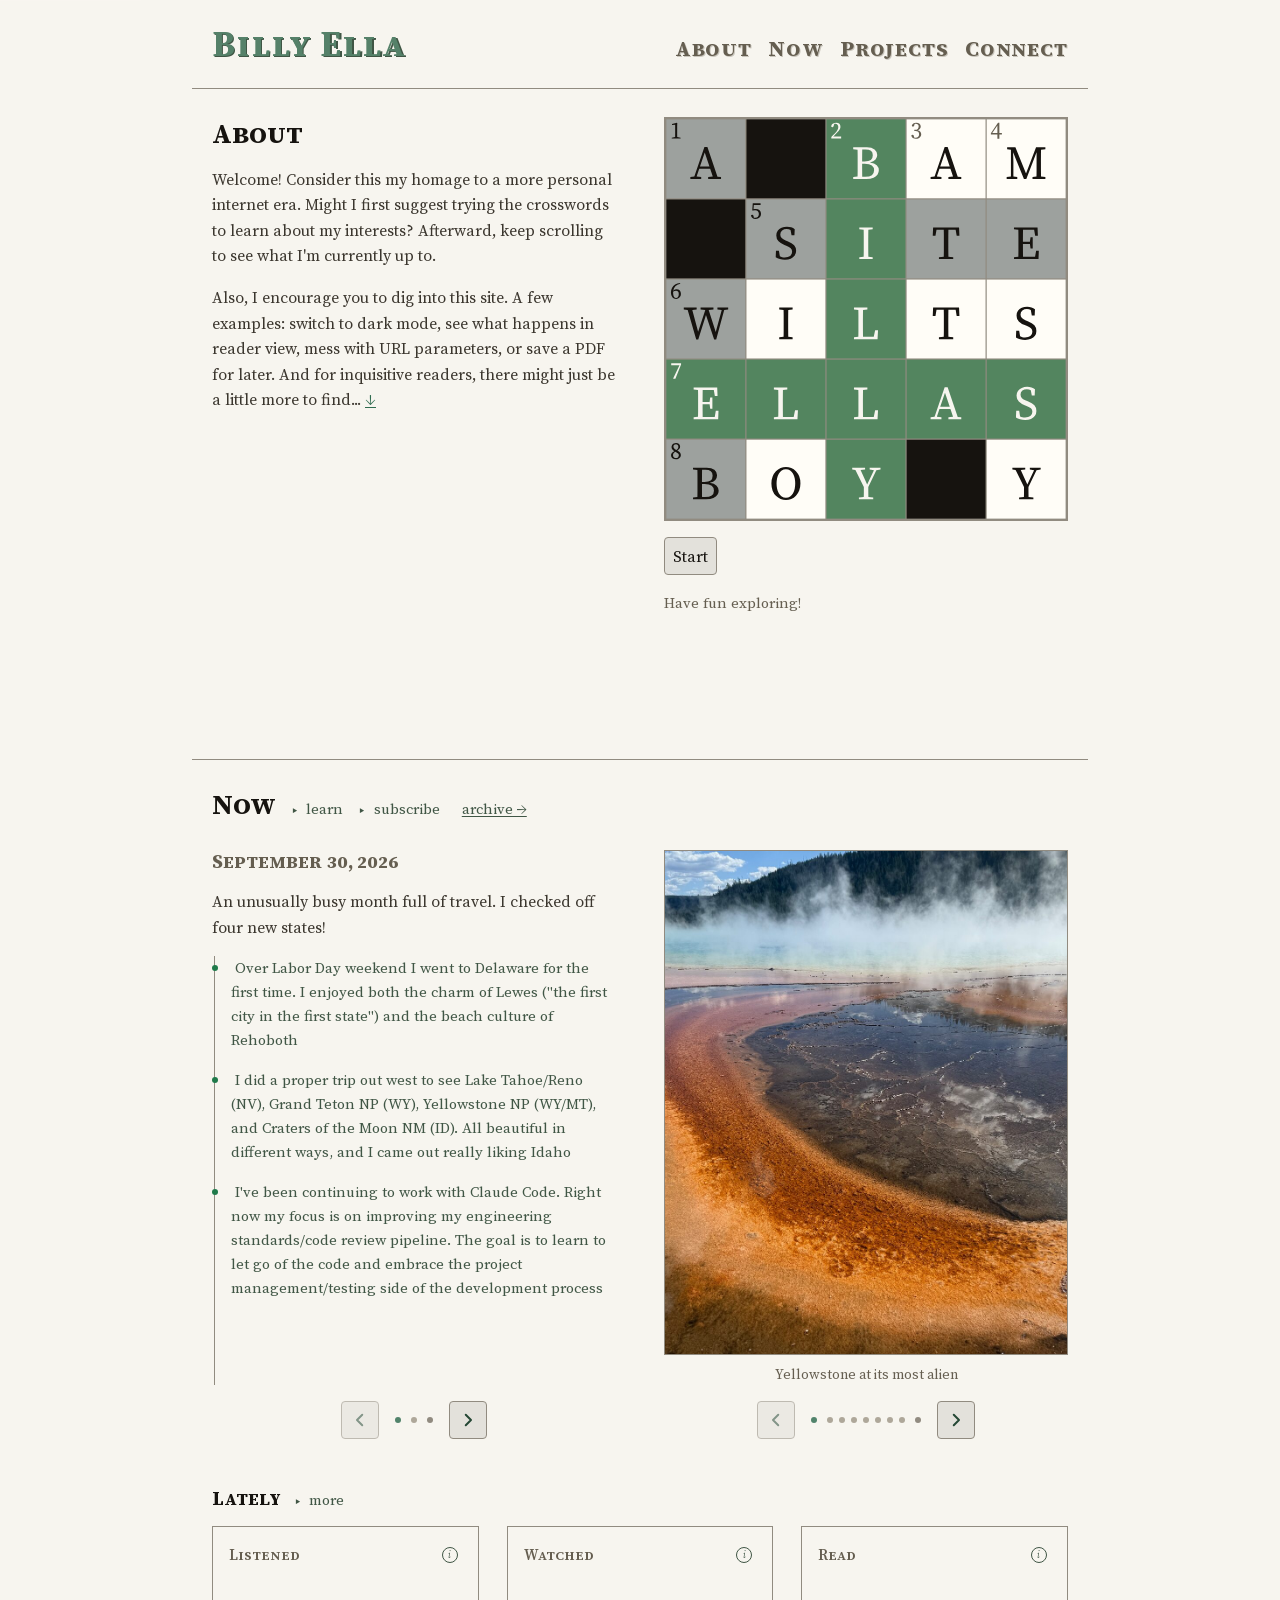
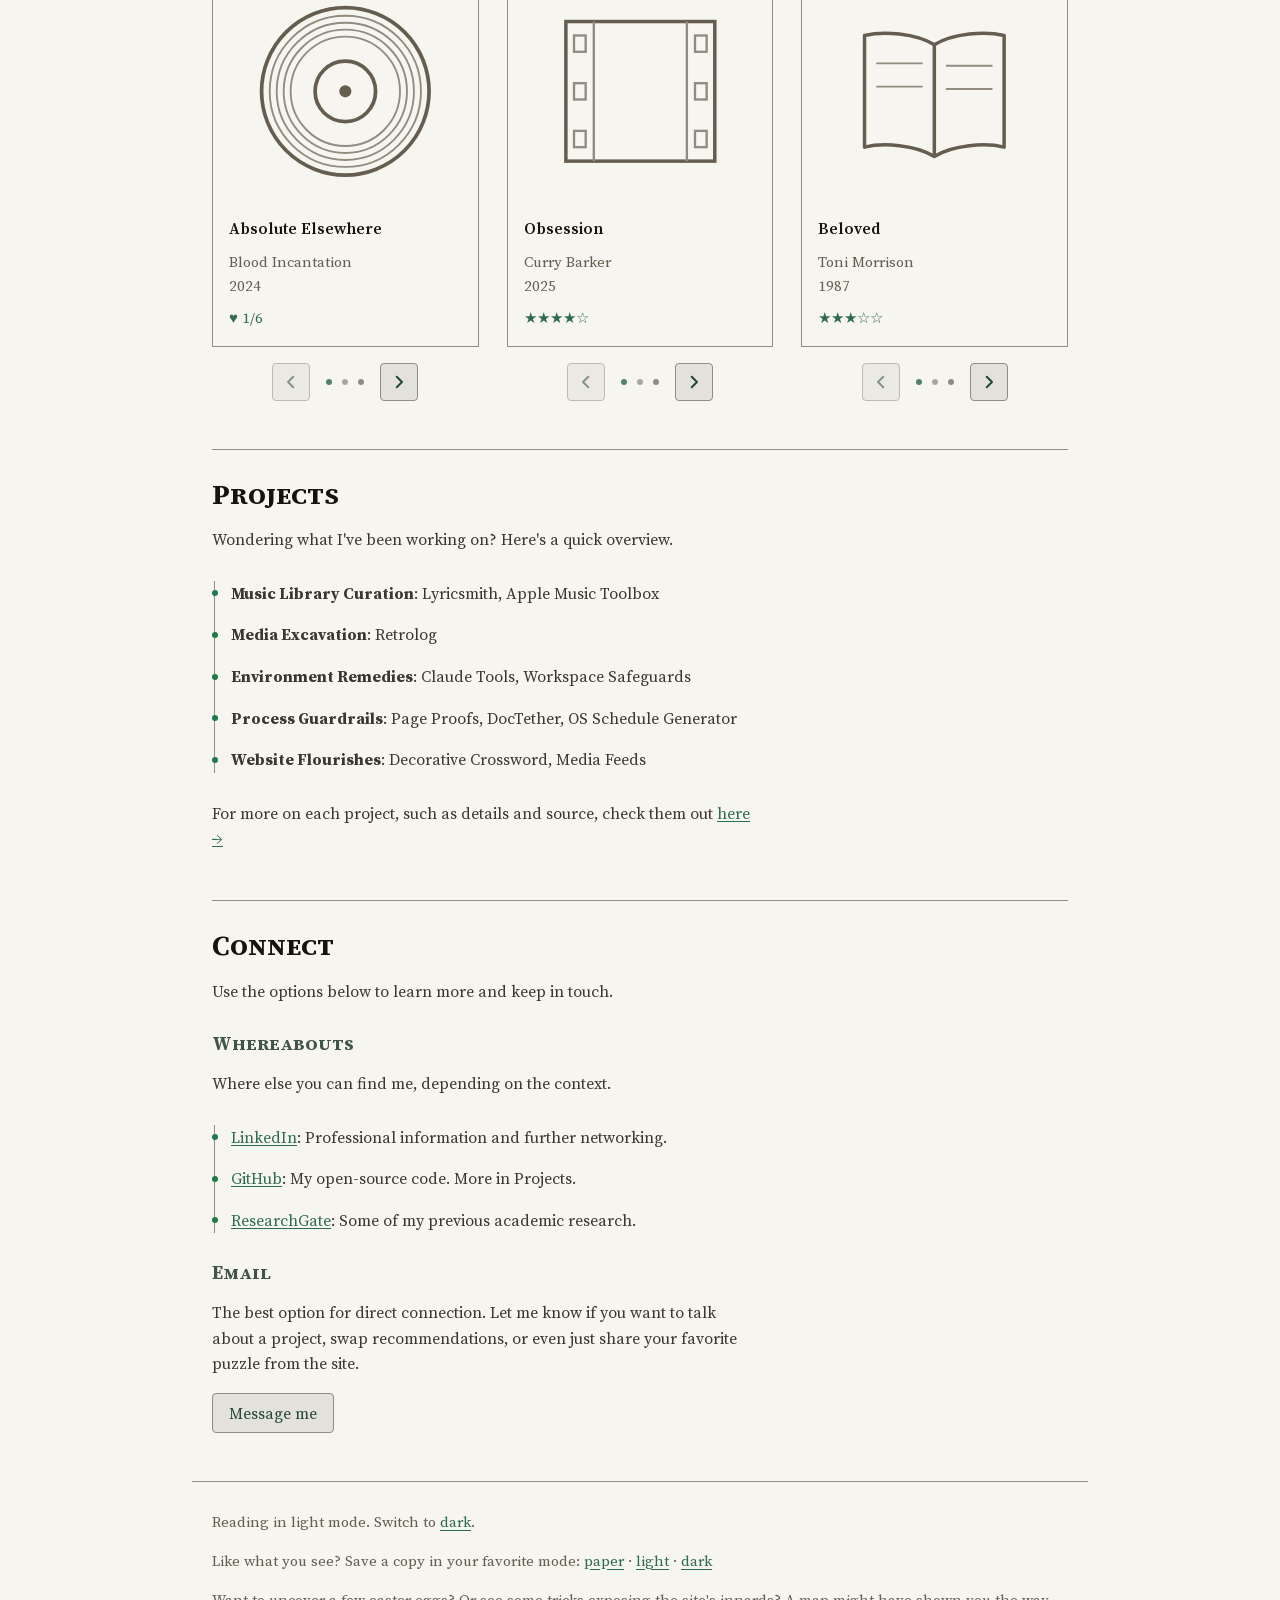
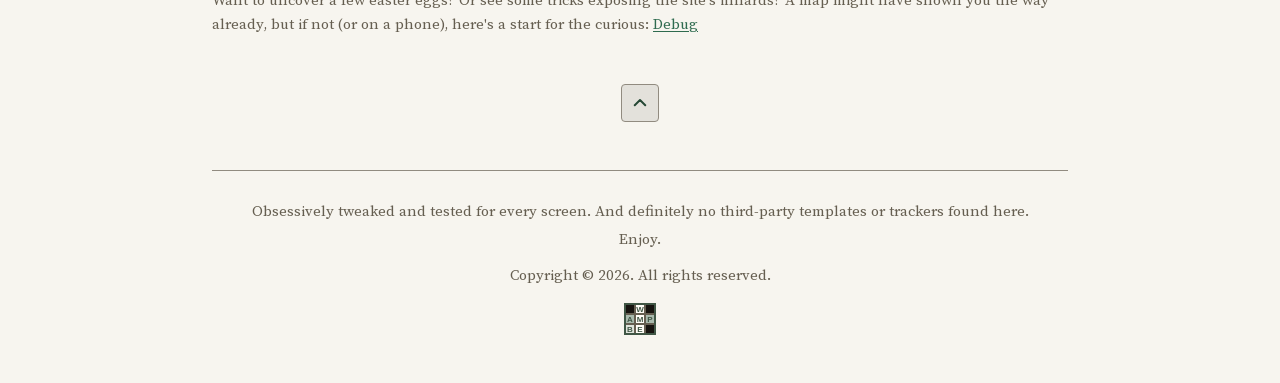
==== commit af8bae8b: "build 0.5.28" ====
--- a/index.html
+++ b/index.html
@@ -5,7 +5,7 @@
   / __  |/ // /   / /  \  /  / __/ / /   / /   / /| |
  / /_/ // // /___/ /___/ /  / /___/ /___/ /___/ ___ |
 /_____/___/_____/_____/_/  /_____/_____/_____/_/  |_|
-                       v0.5.27
+                       v0.5.28
 
   > Curious what comes after /then and /now? See /future
   > Wanna see where this all started? Try ?puzzle=0
@@ -173,12 +173,12 @@
     <main id="main" class="instapaper_body">
       
       <pre class="reader-note" inert>
-╔══════════════════════════╗
-║ HEY YOU! YES YOU! Get    ║
-║ out of reader view! This ║
-║ site isn't designed to   ║
-║ be used that way.        ║
-╚══════════════════════════╝</pre>
+════════════════════════
+HEY YOU! YES YOU! Get
+out of reader view! This
+site isn't designed to
+be used that way.
+════════════════════════</pre>
       
       
       <h1 class="visually-hidden">Billy Ella</h1>
@@ -509,6 +509,11 @@
                       <div class="reveal__line"><p class="card__title">Absolute Elsewhere</p></div>
                       <div class="reveal__line"><p class="card__meta card__meta--maker">Blood Incantation</p></div>
                       <p class="card__meta">2024</p>
+                      <p class="card__signal">
+                        <span role="img" aria-label="1 of 6 tracks favorited" title="1 of 6 tracks favorited"
+                          >♥ 1/6</span
+                        >
+                      </p>
                     </div>
                     <div class="card__slide">
                       <img
@@ -523,6 +528,11 @@
                       <div class="reveal__line"><p class="card__title">Tomorrow's Coffee</p></div>
                       <div class="reveal__line"><p class="card__meta card__meta--maker">Jimmy Montague</p></div>
                       <p class="card__meta">2024</p>
+                      <p class="card__signal">
+                        <span role="img" aria-label="1 of 10 tracks favorited" title="1 of 10 tracks favorited"
+                          >♥ 1/10</span
+                        >
+                      </p>
                     </div>
                     <div class="card__slide">
                       <img
@@ -537,6 +547,11 @@
                       <div class="reveal__line"><p class="card__title">The New Order</p></div>
                       <div class="reveal__line"><p class="card__meta card__meta--maker">Testament</p></div>
                       <p class="card__meta">1988</p>
+                      <p class="card__signal">
+                        <span role="img" aria-label="1 of 10 tracks favorited" title="1 of 10 tracks favorited"
+                          >♥ 1/10</span
+                        >
+                      </p>
                     </div>
                   </div>
                 </div>
@@ -636,18 +651,62 @@
                       </p>
                     </div>
                     <div class="card__slide">
-                      <img
-                        class="card__cover card__cover--poster"
-                        alt="Book cover"
-                        width="318"
-                        height="477"
-                        loading="lazy"
-                        referrerpolicy="no-referrer"
-                        src="covers/6a27fdae4253c31a.jpg"
-                      />
+                      <svg viewBox="0 0 100 100" class="card__cover" role="img" aria-label="Book cover">
+                        <path
+                          d="M50 30 C 42 25, 28 24, 20 26 L20 74 C28 72, 42 73, 50 78 C58 73, 72 72, 80 74 L80 26 C72 24, 58 25, 50 30 Z"
+                          fill="none"
+                          stroke="var(--ink-muted)"
+                          stroke-width="1.5"
+                          stroke-linejoin="round"
+                        ></path>
+                        <line
+                          x1="50"
+                          y1="30"
+                          x2="50"
+                          y2="78"
+                          fill="none"
+                          stroke="var(--ink-muted)"
+                          stroke-width="1.5"
+                        ></line>
+                        <line
+                          x1="25"
+                          y1="38"
+                          x2="45"
+                          y2="38"
+                          fill="none"
+                          stroke="var(--hairline)"
+                          stroke-width="0.8"
+                        ></line>
+                        <line
+                          x1="25"
+                          y1="48"
+                          x2="45"
+                          y2="48"
+                          fill="none"
+                          stroke="var(--hairline)"
+                          stroke-width="0.8"
+                        ></line>
+                        <line
+                          x1="55"
+                          y1="39"
+                          x2="75"
+                          y2="39"
+                          fill="none"
+                          stroke="var(--hairline)"
+                          stroke-width="0.8"
+                        ></line>
+                        <line
+                          x1="55"
+                          y1="49"
+                          x2="75"
+                          y2="49"
+                          fill="none"
+                          stroke="var(--hairline)"
+                          stroke-width="0.8"
+                        ></line>
+                      </svg>
                       <div class="reveal__line"><p class="card__title">Curtain</p></div>
                       <div class="reveal__line"><p class="card__meta card__meta--maker">Agatha Christie</p></div>
-                      <p class="card__meta">1975</p>
                       <p class="card__signal">
                         <span role="img" aria-label="Rated 3 of 5" title="Rated 3 of 5">★★★☆☆</span>
                       </p>
--- a/shared/now-band.css
+++ b/shared/now-band.css
@@ -1 +1 @@
-.now-body{display:grid;grid-template-columns:minmax(0, 1fr);align-items:stretch;gap:var(--space-4);}@media (min-width: 44rem){.now-body{grid-template-columns:minmax(0, 1fr) minmax(0, 1fr);}}.now-body + .now-body{margin-top:var(--space-5);padding-top:var(--space-3);border-top:var(--hairline-width) solid var(--hairline);}.now-entry h3{color:var(--ink-muted);}.now-photo{display:grid;grid-template-rows:1fr auto;max-width:calc( (var(--two-column-at) - 2 * var(--page-gutter) - var(--space-4)) / 2 );margin:0;}@media not all and (min-width: 44rem){.now-photo{margin-inline:auto;}}@media (min-width: 44rem){.now-photo{max-width:calc( (var(--hero-measure) - 2 * var(--page-gutter) - var(--space-4)) / 2 );}}.now-photo__frame{width:100%;align-self:start;display:grid;place-items:center;height:auto;min-height:9rem;border:var(--hairline-width) solid var(--hairline);object-fit:cover;color:var(--ink-muted);font-family:var(--font-ui);font-size:0.875rem;}@media (scripting: none){.now-photo__frame > noscript{display:contents;}}@media (scripting: enabled){.now-photo__frame > noscript + .now-photo__stacked-tag{display:none;}}.now-photo__tag{display:-webkit-box;-webkit-box-orient:vertical;-webkit-line-clamp:2;line-clamp:2;overflow:hidden;margin-top:var(--space-1);padding-inline:0.25rem;color:var(--ink-muted);font-family:var(--font-ui);font-size:0.875rem;text-align:center;}.now-photo figcaption{position:relative;}.now-photo__frame.is-carousel{aspect-ratio:4 / 5;}.now-photo__slide{width:100%;aspect-ratio:4 / 5;object-fit:cover;}.now-photo__frame.is-carousel .now-photo__slide{flex:0 0 100%;height:100%;aspect-ratio:auto;scroll-snap-align:center;}.now-photo__slide.is-unavailable{visibility:hidden;}.now-photo__unavailable{flex:0 0 100%;height:100%;margin-left:calc(-100% - var(--carousel-slide-gap));display:flex;flex-direction:column;align-items:center;justify-content:center;gap:var(--space-1);color:var(--ink-muted);font-family:var(--font-ui);font-size:0.875rem;}.now-photo__unavailable-icon{width:2rem;height:2rem;}.now-photo__stacked-tag{margin:var(--space-1) 0 var(--space-3);color:var(--ink-muted);font-family:var(--font-ui);font-size:0.875rem;text-align:center;}.now-photo > figcaption{display:none;}.now-photo__frame.is-carousel ~ figcaption{display:block;}.now-photo__frame.is-carousel .now-photo__stacked-tag{display:none;}@media print{@media not all and (min-width: 44rem){.now-body{display:block;}.now-body > :not(.reader-note) + *{margin-top:var(--space-4);}.now-entry{display:flow-root;}.now-photo{break-inside:avoid;}}}+.now-body{display:grid;grid-template-columns:minmax(0, 1fr);align-items:stretch;gap:var(--space-4);}@media (min-width: 44rem){.now-body{grid-template-columns:minmax(0, 1fr) minmax(0, 1fr);}}.now-body + .now-body{margin-top:var(--space-5);padding-top:var(--space-3);border-top:var(--hairline-width) solid var(--hairline);}.now-entry h3{color:var(--ink-muted);}.now-photo{display:grid;grid-template-rows:1fr auto;max-width:calc( (var(--two-column-at) - 2 * var(--page-gutter) - var(--space-4)) / 2 );margin:0;}@media not all and (min-width: 44rem){.now-photo{margin-inline:auto;}}@media (min-width: 44rem){.now-photo{max-width:calc( (var(--hero-measure) - 2 * var(--page-gutter) - var(--space-4)) / 2 );}}@media (orientation: landscape) and (max-height: 35rem){.now-photo{width:min(100%, calc(min(80svh, 80dvh) * 4 / 5));grid-template-columns:minmax(0, 1fr);}}.now-photo__frame{width:100%;align-self:start;display:grid;place-items:center;height:auto;min-height:9rem;border:var(--hairline-width) solid var(--hairline);object-fit:cover;color:var(--ink-muted);font-family:var(--font-ui);font-size:0.875rem;}@media (scripting: none){.now-photo__frame > noscript{display:contents;}}@media (scripting: enabled){.now-photo__frame > noscript + .now-photo__stacked-tag{display:none;}}.now-photo__tag{display:-webkit-box;-webkit-box-orient:vertical;-webkit-line-clamp:2;line-clamp:2;overflow:hidden;margin-top:var(--space-1);padding-inline:0.25rem;color:var(--ink-muted);font-family:var(--font-ui);font-size:0.875rem;text-align:center;}.now-photo figcaption{position:relative;}.now-photo__frame.is-carousel{aspect-ratio:4 / 5;}.now-photo__slide{width:100%;aspect-ratio:4 / 5;object-fit:cover;}.now-photo__frame.is-carousel .now-photo__slide{flex:0 0 100%;height:100%;aspect-ratio:auto;scroll-snap-align:center;}.now-photo__slide.is-unavailable{visibility:hidden;}.now-photo__unavailable{flex:0 0 100%;height:100%;margin-left:calc(-100% - var(--carousel-slide-gap));display:flex;flex-direction:column;align-items:center;justify-content:center;gap:var(--space-1);color:var(--ink-muted);font-family:var(--font-ui);font-size:0.875rem;}.now-photo__unavailable-icon{width:2rem;height:2rem;}.now-photo__stacked-tag{margin:var(--space-1) 0 var(--space-3);color:var(--ink-muted);font-family:var(--font-ui);font-size:0.875rem;text-align:center;}.now-photo > figcaption{display:none;}.now-photo__frame.is-carousel ~ figcaption{display:block;}.now-photo__frame.is-carousel .now-photo__stacked-tag{display:none;}@media print{@media not all and (min-width: 44rem){.now-body{display:block;}.now-body > :not(.reader-note) + *{margin-top:var(--space-4);}.now-entry{display:flow-root;}.now-photo{break-inside:avoid;}}}
--- a/shared/hero-crossword.css
+++ b/shared/hero-crossword.css
@@ -1 +1 @@
-@media not all and (min-width: 44rem){.crossword__mount{margin-inline:auto;}.crossword__controls, .crossword__slot, .crossword__fallback{width:100%;max-width:var(--crossword-column);margin-inline:auto;}}+@media not all and (min-width: 44rem){.crossword__mount{margin-inline:auto;}.crossword__controls, .crossword__slot, .crossword__fallback{width:100%;max-width:var(--crossword-column);margin-inline:auto;}}@media (orientation: landscape) and (max-height: 35rem){.crossword__mount{width:min(100%, min(80svh, 80dvh));}.crossword__fallback{max-width:min(100%, min(80svh, 80dvh));}@media not all and (min-width: 44rem){.crossword__controls, .crossword__slot, .crossword__fallback{max-width:min(var(--crossword-column), min(80svh, 80dvh));}}}
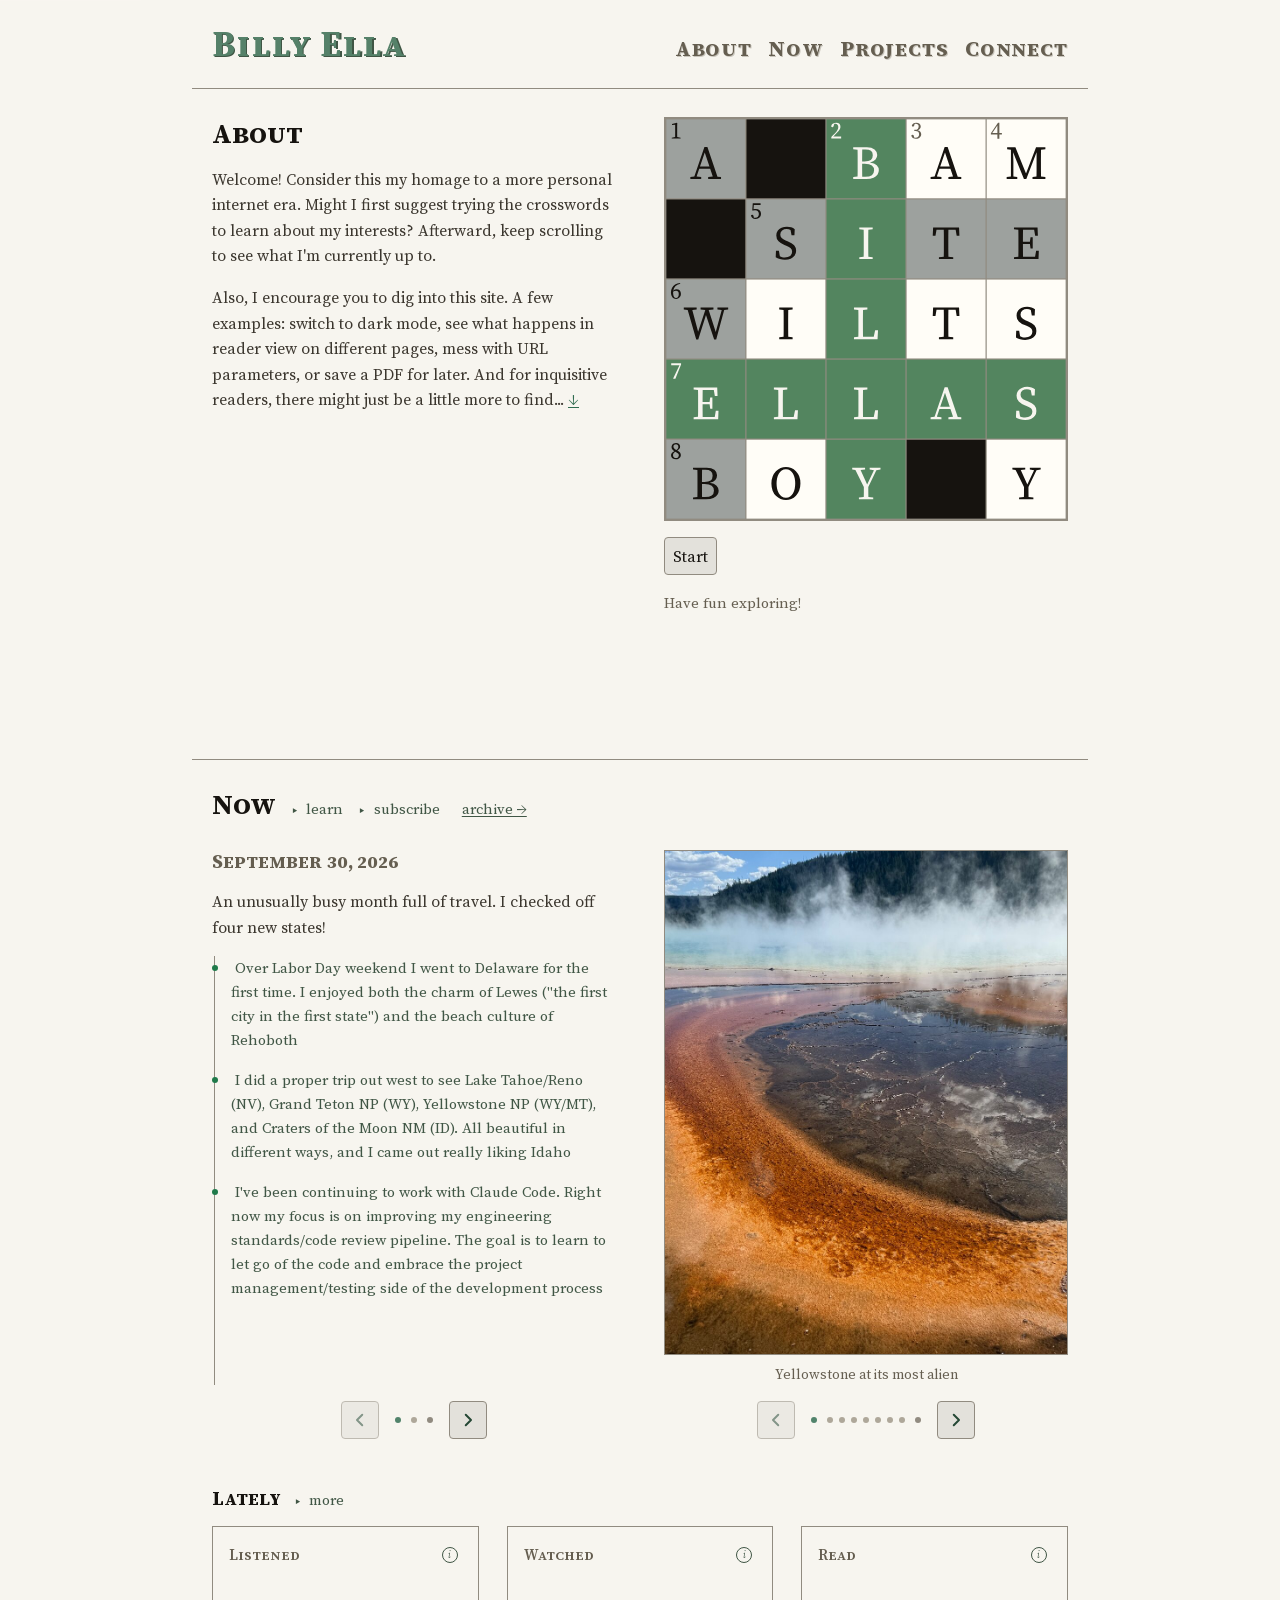
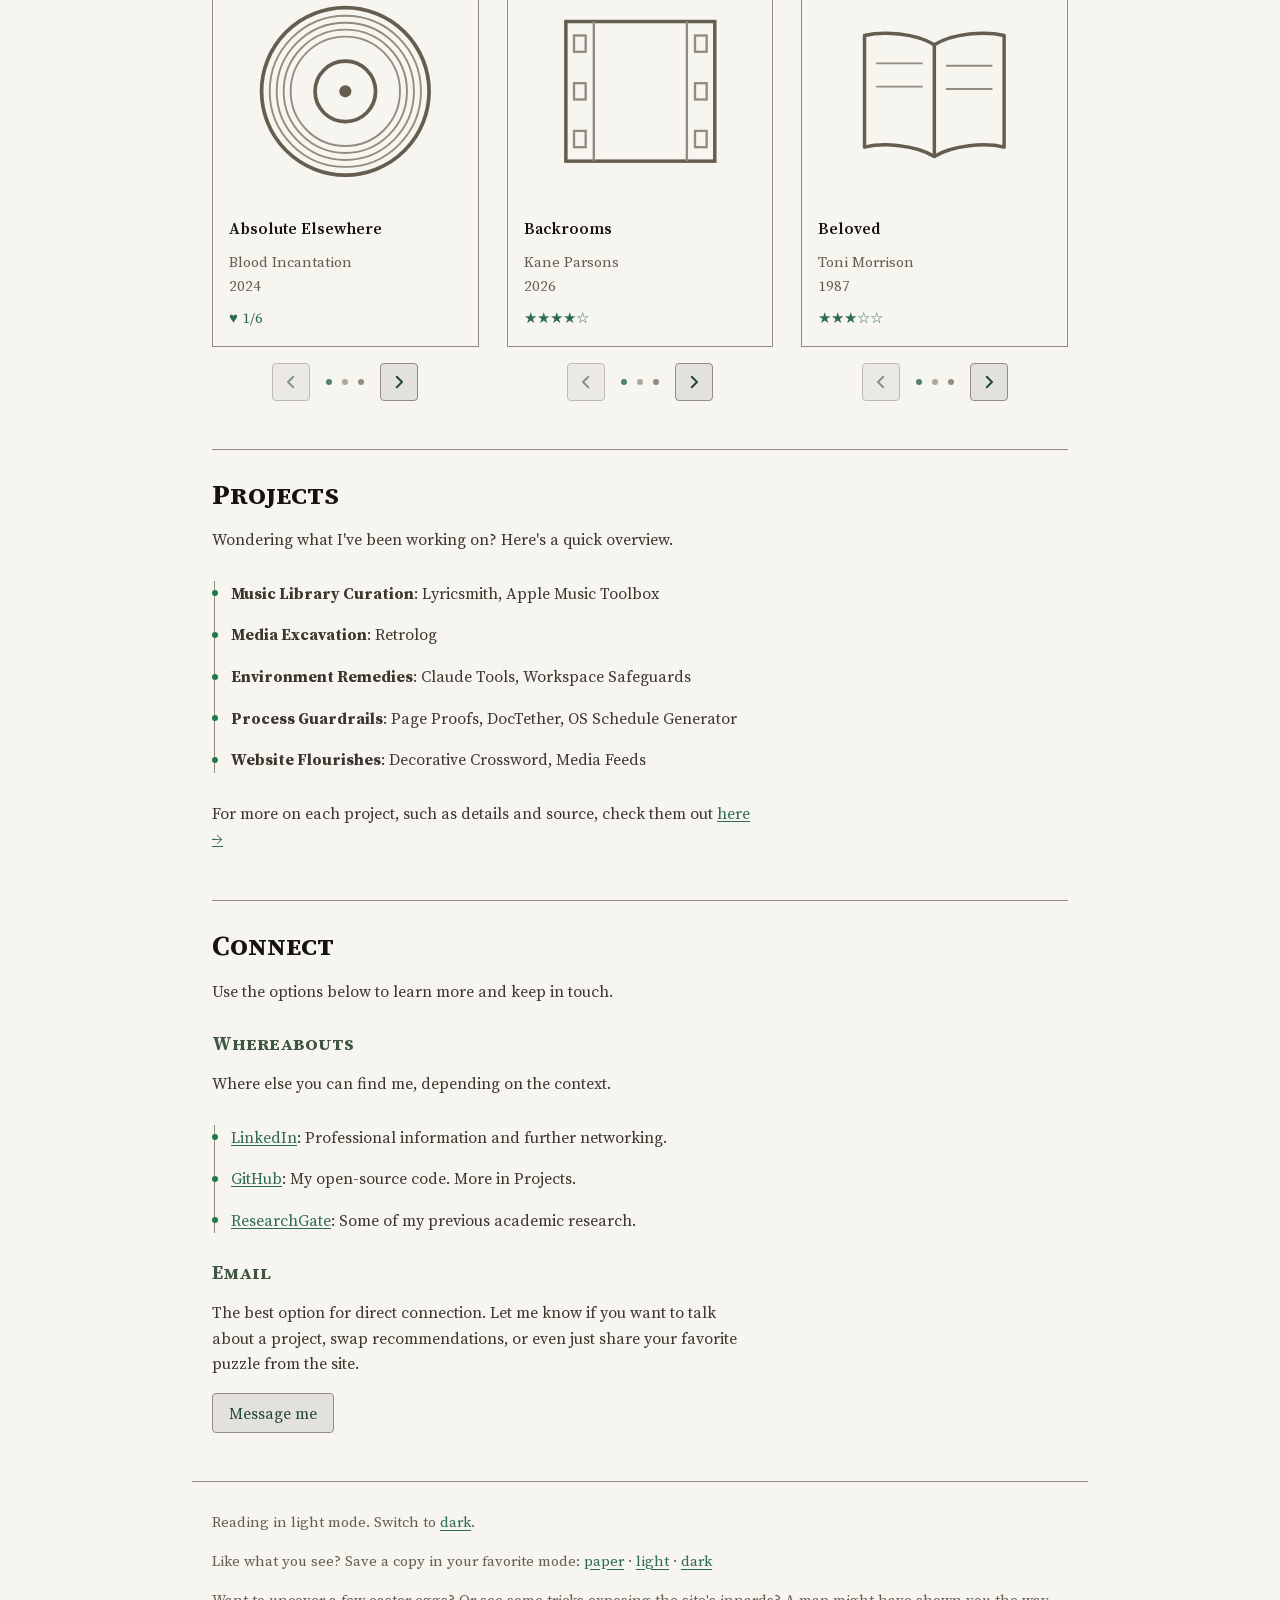
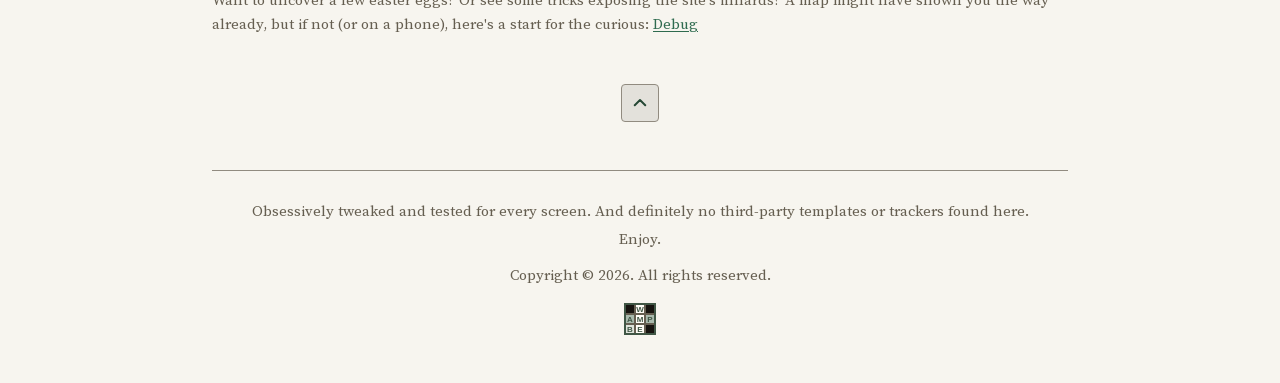
==== commit 47b8606d: "build 0.5.29" ====
--- a/index.html
+++ b/index.html
@@ -5,7 +5,7 @@
   / __  |/ // /   / /  \  /  / __/ / /   / /   / /| |
  / /_/ // // /___/ /___/ /  / /___/ /___/ /___/ ___ |
 /_____/___/_____/_____/_/  /_____/_____/_____/_/  |_|
-                       v0.5.28
+                       v0.5.29
 
   > Curious what comes after /then and /now? See /future
   > Wanna see where this all started? Try ?puzzle=0
@@ -150,7 +150,7 @@
     <header class="masthead" id="top">
       
       <div class="masthead__brand">
-        <a class="masthead__name" href="">Billy Ella</a>
+        <a class="masthead__name" href="index.html">Billy Ella</a>
         <a class="masthead__paper-name" href="#top" hidden>Billy Ella</a>
       </div>
       <details class="masthead__menu">
@@ -208,8 +208,12 @@
           </p>
           <p>
             Also, I encourage you to dig into this site. A few examples: switch to dark mode, see what happens in reader
-            view, mess with URL parameters, or save a PDF for later. And for inquisitive readers, there might just be a
-            little more to find...&nbsp;<a href="#colophon-debug" aria-label="Jump to the debug link">&darr;</a>
+            view on different pages, mess with URL parameters, or save a PDF for later. And for inquisitive readers,
+            there might just be a little more to find...&nbsp;<a
+              href="#colophon-debug"
+              aria-label="Jump to the debug link"
+              >&darr;</a
+            >
           </p>
         </div>
         <figure class="crossword" aria-label="A crossword that fills itself in, built from my interests.">
@@ -567,6 +571,23 @@
                         width="600"
                         height="900"
                         referrerpolicy="no-referrer"
+                        src="covers/27096b79b626c703.jpg"
+                      />
+                      <div class="reveal__line"><p class="card__title">Backrooms</p></div>
+                      <div class="reveal__line"><p class="card__meta card__meta--maker">Kane Parsons</p></div>
+                      <p class="card__meta">2026</p>
+                      <p class="card__signal">
+                        <span role="img" aria-label="Rated 4 of 5" title="Rated 4 of 5">★★★★☆</span>
+                      </p>
+                    </div>
+                    <div class="card__slide">
+                      <img
+                        class="card__cover card__cover--poster"
+                        alt="Film poster"
+                        width="600"
+                        height="900"
+                        loading="lazy"
+                        referrerpolicy="no-referrer"
                         src="covers/57d9dd2e51e3e186.jpg"
                       />
                       <div class="reveal__line"><p class="card__title">Obsession</p></div>
@@ -591,23 +612,6 @@
                       <p class="card__meta">1982</p>
                       <p class="card__signal">
                         <span role="img" aria-label="Rated 3.5 of 5" title="Rated 3.5 of 5">★★★½☆</span>
-                      </p>
-                    </div>
-                    <div class="card__slide">
-                      <img
-                        class="card__cover card__cover--poster"
-                        alt="Film poster"
-                        width="600"
-                        height="900"
-                        loading="lazy"
-                        referrerpolicy="no-referrer"
-                        src="covers/261ccbe19964f8d5.jpg"
-                      />
-                      <div class="reveal__line"><p class="card__title">The Fly</p></div>
-                      <div class="reveal__line"><p class="card__meta card__meta--maker">David Cronenberg</p></div>
-                      <p class="card__meta">1986</p>
-                      <p class="card__signal">
-                        <span role="img" aria-label="Rated 4 of 5" title="Rated 4 of 5">★★★★☆</span>
                       </p>
                     </div>
                   </div>
@@ -651,62 +655,18 @@
                       </p>
                     </div>
                     <div class="card__slide">
-                      <svg viewBox="0 0 100 100" class="card__cover" role="img" aria-label="Book cover">
-                        <path
-                          d="M50 30 C 42 25, 28 24, 20 26 L20 74 C28 72, 42 73, 50 78 C58 73, 72 72, 80 74 L80 26 C72 24, 58 25, 50 30 Z"
-                          fill="none"
-                          stroke="var(--ink-muted)"
-                          stroke-width="1.5"
-                          stroke-linejoin="round"
-                        ></path>
-                        <line
-                          x1="50"
-                          y1="30"
-                          x2="50"
-                          y2="78"
-                          fill="none"
-                          stroke="var(--ink-muted)"
-                          stroke-width="1.5"
-                        ></line>
-                        <line
-                          x1="25"
-                          y1="38"
-                          x2="45"
-                          y2="38"
-                          fill="none"
-                          stroke="var(--hairline)"
-                          stroke-width="0.8"
-                        ></line>
-                        <line
-                          x1="25"
-                          y1="48"
-                          x2="45"
-                          y2="48"
-                          fill="none"
-                          stroke="var(--hairline)"
-                          stroke-width="0.8"
-                        ></line>
-                        <line
-                          x1="55"
-                          y1="39"
-                          x2="75"
-                          y2="39"
-                          fill="none"
-                          stroke="var(--hairline)"
-                          stroke-width="0.8"
-                        ></line>
-                        <line
-                          x1="55"
-                          y1="49"
-                          x2="75"
-                          y2="49"
-                          fill="none"
-                          stroke="var(--hairline)"
-                          stroke-width="0.8"
-                        ></line>
-                      </svg>
+                      <img
+                        class="card__cover card__cover--poster"
+                        alt="Book cover"
+                        width="318"
+                        height="477"
+                        loading="lazy"
+                        referrerpolicy="no-referrer"
+                        src="covers/6a27fdae4253c31a.jpg"
+                      />
                       <div class="reveal__line"><p class="card__title">Curtain</p></div>
                       <div class="reveal__line"><p class="card__meta card__meta--maker">Agatha Christie</p></div>
+                      <p class="card__meta">1975</p>
                       <p class="card__signal">
                         <span role="img" aria-label="Rated 3 of 5" title="Rated 3 of 5">★★★☆☆</span>
                       </p>
@@ -805,6 +765,13 @@
         </section>
         
       </div>
+      
+      <pre class="reader-note" inert>
+════════════════════════
+SEE? I TOLD YOU SO!
+Really, get outta here!
+════════════════════════</pre>
+      
     </main>
     
     <footer class="colophon">
@@ -853,7 +820,7 @@
         </p>
         <p class="colophon__rights">Copyright © 2026. All rights reserved.</p>
         <div class="colophon__sign">
-          <a class="colophon__sign-link" href="">
+          <a class="colophon__sign-link" href="index.html">
             <svg class="site-mark" viewBox="0 0 16 16" aria-hidden="true" focusable="false">
               <rect class="site-mark__ring" width="16" height="16" />
               <rect class="site-mark__lines" x="1" y="1" width="14" height="14" />
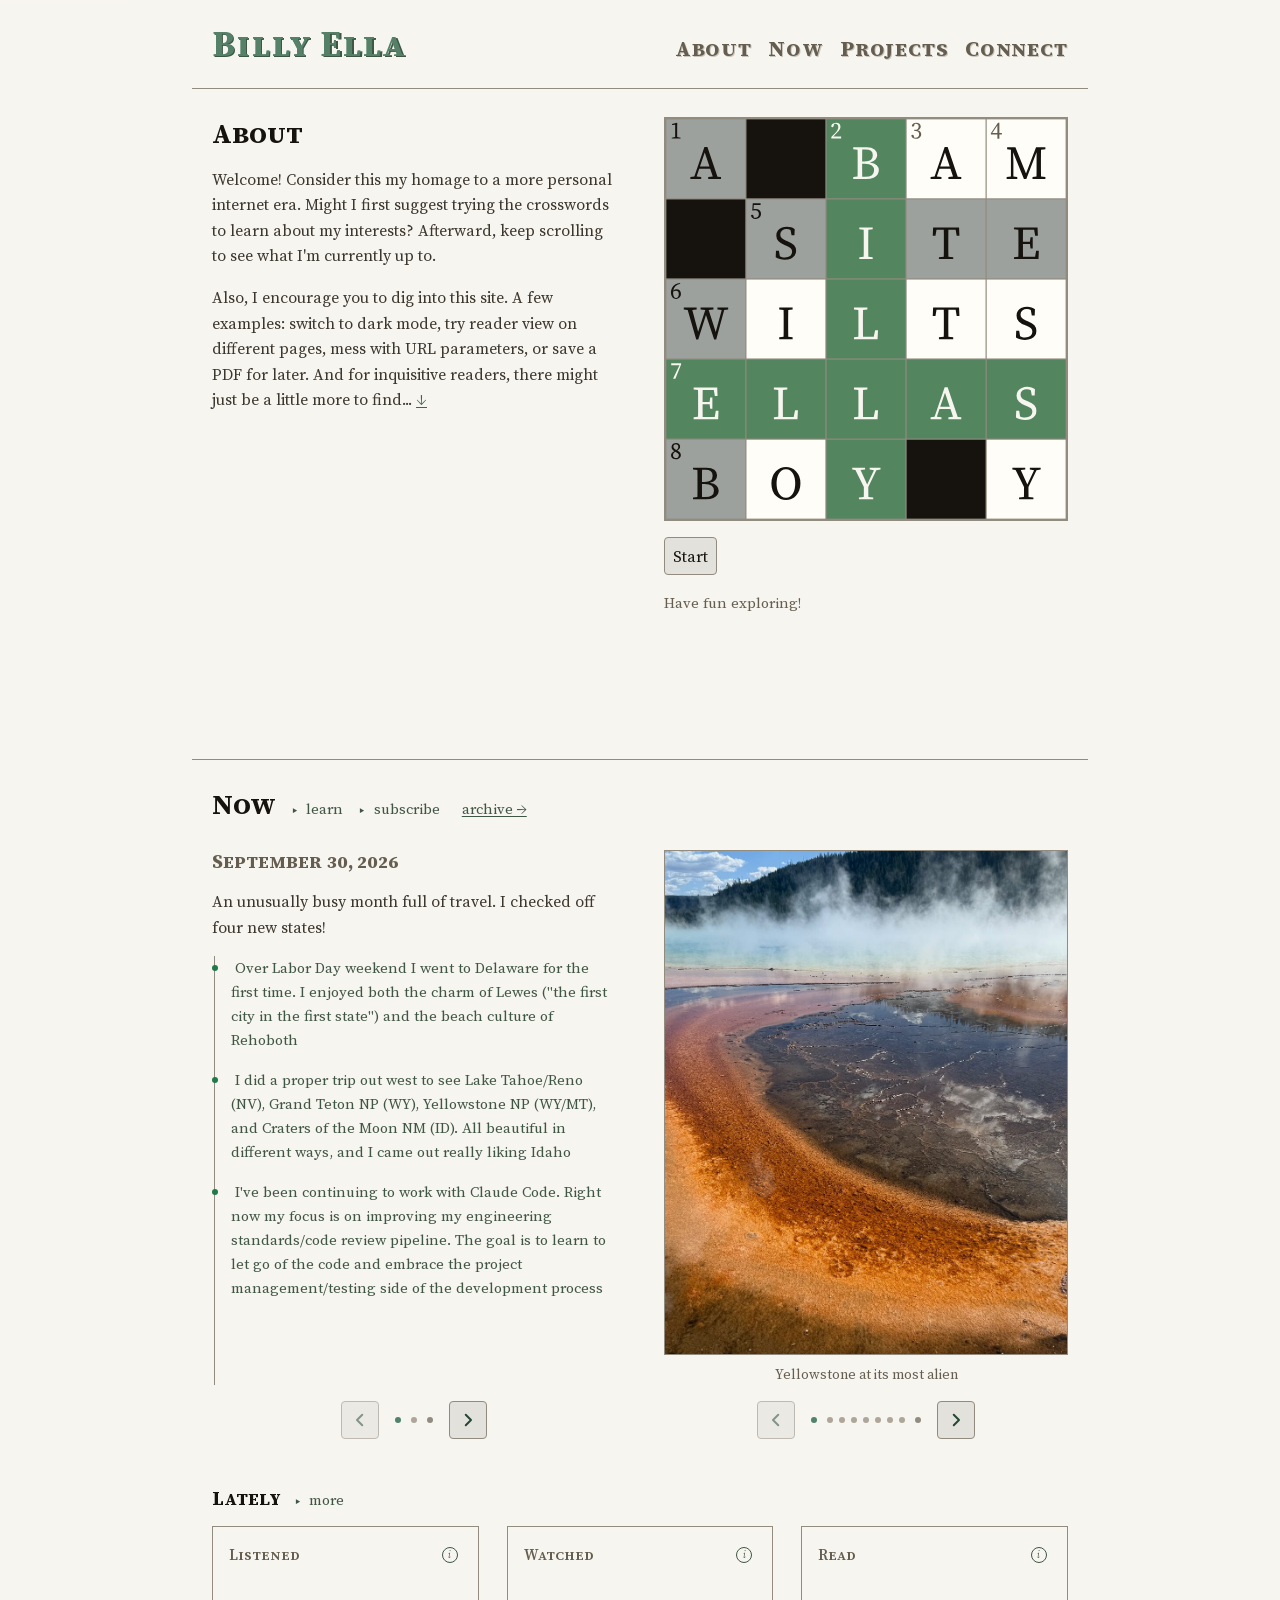
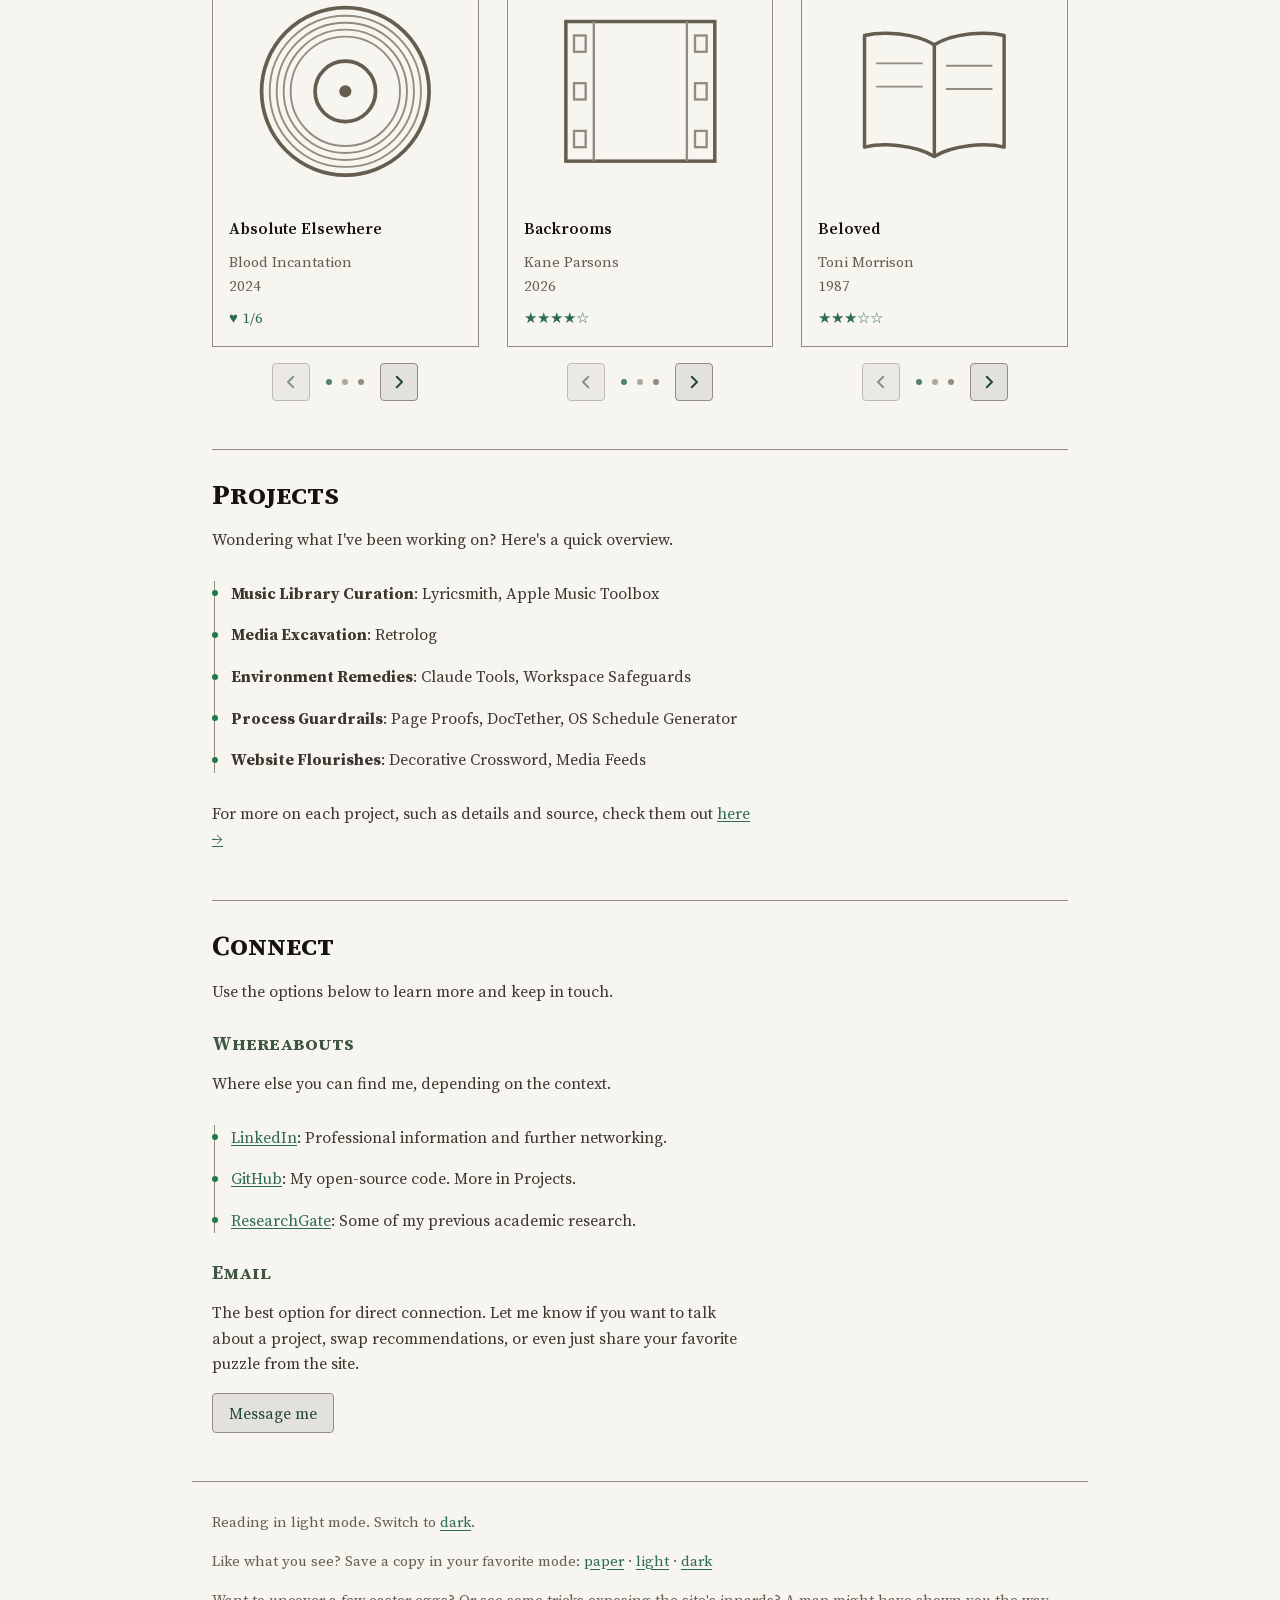
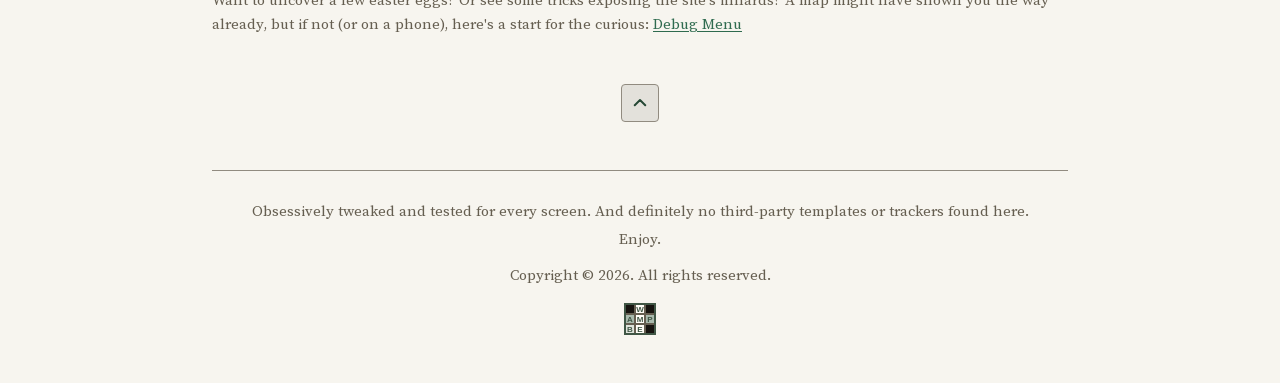
==== commit 88a79065: "build 0.5.30" ====
--- a/index.html
+++ b/index.html
@@ -5,7 +5,7 @@
   / __  |/ // /   / /  \  /  / __/ / /   / /   / /| |
  / /_/ // // /___/ /___/ /  / /___/ /___/ /___/ ___ |
 /_____/___/_____/_____/_/  /_____/_____/_____/_/  |_|
-                       v0.5.29
+                       v0.5.30
 
   > Curious what comes after /then and /now? See /future
   > Wanna see where this all started? Try ?puzzle=0
@@ -199,6 +199,15 @@
         data-magic-hinted-dialog-title="Thanks for visiting!"
         data-magic-hinted-dialog-message="I appreciate your eye for detail and willingness to explore."
         data-magic-hinted-dialog-button="OK"
+        data-magic-matrix-square-name="Two open hands held out, a red pill in the left palm and a blue pill in the right"
+        data-magic-matrix-choice-title="Choose Wisely"
+        data-magic-matrix-choice-message="Red to see how deep the rabbit hole goes. Blue and the story ends."
+        data-magic-matrix-choice-red="Stay in Wonderland"
+        data-magic-matrix-choice-blue="Return home"
+        data-magic-red-pill-square-name="Columns of glowing green code falling down a black screen"
+        data-magic-red-pill-dialog-title="Now You Know"
+        data-magic-red-pill-dialog-message="There's more to see if you find where to look."
+        data-magic-red-pill-dialog-button="Keep exploring"
       >
         <div class="hero__intro">
           <h2>About</h2>
@@ -207,11 +216,9 @@
             crosswords to learn about my interests? Afterward, keep scrolling to see what I'm currently up to.
           </p>
           <p>
-            Also, I encourage you to dig into this site. A few examples: switch to dark mode, see what happens in reader
-            view on different pages, mess with URL parameters, or save a PDF for later. And for inquisitive readers,
-            there might just be a little more to find...&nbsp;<a
-              href="#colophon-debug"
-              aria-label="Jump to the debug link"
+            Also, I encourage you to dig into this site. A few examples: switch to dark mode, try reader view on
+            different pages, mess with URL parameters, or save a PDF for later. And for inquisitive readers, there might
+            just be a little more to find...&nbsp;<a href="#colophon-debug" aria-label="Jump to the debug link"
               >&darr;</a
             >
           </p>
@@ -801,7 +808,7 @@
       ></p>
       <p class="colophon__debug" id="colophon-debug">
         Want to uncover a few easter eggs? Or see some tricks exposing the site's innards? A map might have shown you
-        the way already, but if not (or on a phone), here's a start for the curious: <a href="debug/">Debug</a>
+        the way already, but if not (or on a phone), here's a start for the curious: <a href="debug/">Debug Menu</a>
       </p>
       <div class="colophon__top">
         <a class="colophon__top-link" href="#top" title="Back to the top"
--- a/shared/now.css
+++ b/shared/now.css
@@ -1 +1 @@
-.now-lead > h2{margin-bottom:var(--space-3);}.archive-link{margin-left:var(--space-2);font-family:var(--font-ui);font-size:clamp(0.875rem, 0.375rem + 2.5vw, 0.9375rem);font-weight:400;color:var(--accent-dim);vertical-align:baseline;}@media (max-width: 22.5rem){.now-lead > h2 > .reveal__more{margin-left:calc(var(--space-1) / 2);}.now-lead > h2 > .archive-link{margin-left:var(--space-1);}}.media__heading{margin-top:var(--space-4);margin-bottom:var(--space-2);}.media{display:grid;grid-template-columns:repeat(3, minmax(0, 1fr));gap:var(--space-3);margin:var(--space-2) 0 0;padding:0;list-style-type:"";}.card__label{margin:0 0 var(--space-1);color:var(--ink-muted);font-family:var(--font-ui);font-size:0.9375rem;font-weight:600;font-variant-caps:small-caps;}.card__signal{margin:var(--space-1) 0 0;color:var(--accent);font-family:var(--font-ui);font-size:0.9375rem;}.media .card{display:flex;flex-direction:column;}.media .card__box{display:flex;flex-direction:column;flex:1 1 auto;}.card__frame{margin-bottom:auto;}.card__slide{flex:0 0 100%;min-width:0;scroll-snap-align:center;}@media (scripting: enabled){.media .card:not(:has(> [aria-live])) .card__frame:not(.is-carousel){display:flex;column-gap:var(--carousel-slide-gap);overflow-x:hidden;overflow-y:hidden;}.media .card:has(.card__frame):not(:has(> [aria-live])){padding-bottom:calc(var(--space-2) + var(--pager-control-size));}@media not all and (max-width: 34rem){.media:has(.card__frame):not(:has(> .card > [aria-live])) > .card:not(:has(.card__frame)){padding-bottom:calc(var(--space-2) + var(--pager-control-size));}}}@media not all and (max-width: 34rem){.media:has(> .card > .now-pager__controls) > .card:not(:has(.card__frame)){padding-bottom:calc(var(--space-2) + var(--pager-control-size));}}@media (scripting: none){.media .card__frame:not(.is-carousel) > .card__slide + .card__slide{display:none;}}.media__notice{margin:var(--space-1) 0 0;color:var(--ink-muted);font-family:var(--font-ui);font-size:0.9375rem;}@media (max-width: 34rem){.media{display:block;margin-top:var(--space-3);}.media .card{display:flow-root;}.media .card__box{display:flow-root;}.media .card + .card{margin-top:var(--space-3);}.media .card__slide{display:flow-root;}.media .card__cover{float:left;width:6.5rem;height:auto;margin:0 var(--space-2) var(--space-1) 0;}}.card__source-more.reveal__more{position:absolute;top:var(--space-2);right:var(--space-2);z-index:1;display:grid;place-items:center;width:max(1.5rem, var(--tap-target-min));height:max(1.5rem, var(--tap-target-min));padding:0;font-size:0;}.card__source-more::before{content:"i";display:grid;place-items:center;width:0.875rem;height:0.875rem;border:var(--hairline-width) solid currentcolor;border-radius:50%;font-family:var(--font-body);font-size:0.5625rem;font-style:italic;line-height:1;}.card__box .card__source-panel{max-height:calc(100% - var(--space-2));overflow-y:auto;padding-block:var(--space-1);}.card__box .card__source-panel:focus-visible{outline:2px solid var(--accent);outline-offset:2px;}.media__source-credit{display:block;margin-top:0.8em;font-size:0.78em;letter-spacing:0.04em;}.media__source-credit::before{content:"";display:block;margin-bottom:0.8em;border-top:var(--hairline-width) solid currentcolor;opacity:0.5;}.media__source-logo{width:auto;height:0.85em;vertical-align:middle;}.media__source-notice{display:block;margin-top:0.25em;}+.now-lead > h2{margin-bottom:var(--space-3);}.archive-link{margin-left:var(--space-2);font-family:var(--font-ui);font-size:clamp(0.875rem, 0.375rem + 2.5vw, 0.9375rem);font-weight:400;color:var(--accent-dim);vertical-align:baseline;}@media (max-width: 22.5rem){.now-lead > h2 > .reveal__more{margin-left:calc(var(--space-1) / 2);}.now-lead > h2 > .archive-link{margin-left:var(--space-1);}}.media__heading{margin-top:var(--space-4);margin-bottom:var(--space-2);}.media{display:grid;grid-template-columns:repeat(3, minmax(0, 1fr));gap:var(--space-3);margin:var(--space-2) 0 0;padding:0;list-style-type:"";}.card__label{margin:0 0 var(--space-1);color:var(--ink-muted);font-family:var(--font-ui);font-size:0.9375rem;font-weight:600;font-variant-caps:small-caps;}.card__signal{margin:var(--space-1) 0 0;color:var(--accent);font-family:var(--font-ui);font-size:0.9375rem;}.media .card{display:flex;flex-direction:column;}.media .card__box{display:flex;flex-direction:column;flex:1 1 auto;}.card__frame{margin-bottom:auto;}.card__slide{flex:0 0 100%;min-width:0;scroll-snap-align:center;}@media (scripting: enabled){.media .card:not(:has(> [aria-live])) .card__frame:not(.is-carousel){display:flex;column-gap:var(--carousel-slide-gap);overflow-x:hidden;overflow-y:hidden;}.media .card:has(.card__frame):not(:has(> [aria-live])){padding-bottom:calc(var(--space-2) + var(--pager-control-size));}@media not all and (max-width: 34rem){.media:has(.card__frame):not(:has(> .card > [aria-live])) > .card:not(:has(.card__frame)){padding-bottom:calc(var(--space-2) + var(--pager-control-size));}}}@media not all and (max-width: 34rem){.media:has(> .card > .now-pager__controls) > .card:not(:has(.card__frame)){padding-bottom:calc(var(--space-2) + var(--pager-control-size));}}@media (scripting: none){.media .card__frame:not(.is-carousel) > .card__slide + .card__slide{display:none;}}.media__notice{margin:var(--space-1) 0 0;color:var(--ink-muted);font-family:var(--font-ui);font-size:0.9375rem;}@media (max-width: 34rem){.media{display:block;margin-top:var(--space-3);}.media .card{display:flow-root;}.media .card__box{display:flow-root;}.media .card + .card{margin-top:var(--space-3);}.media .card__slide{display:flow-root;}.media .card__cover{float:left;width:8.5rem;height:auto;margin:0 var(--space-2) var(--space-1) 0;}}.card__source-more.reveal__more{position:absolute;top:var(--space-2);right:var(--space-2);z-index:1;display:grid;place-items:center;width:max(1.5rem, var(--tap-target-min));height:max(1.5rem, var(--tap-target-min));padding:0;font-size:0;}.card__source-more::before{content:"i";display:grid;place-items:center;width:0.875rem;height:0.875rem;border:var(--hairline-width) solid currentcolor;border-radius:50%;font-family:var(--font-body);font-size:0.5625rem;font-style:italic;line-height:1;}.card__box .card__source-panel{max-height:calc(100% - var(--space-2));overflow-y:auto;padding-block:var(--space-1);}.card__box .card__source-panel:focus-visible{outline:2px solid var(--accent);outline-offset:2px;}.media__source-credit{display:block;margin-top:0.8em;font-size:0.78em;letter-spacing:0.04em;}.media__source-credit::before{content:"";display:block;margin-bottom:0.8em;border-top:var(--hairline-width) solid currentcolor;opacity:0.5;}.media__source-logo{width:auto;height:0.85em;vertical-align:middle;}.media__source-notice{display:block;margin-top:0.25em;}
--- a/shared/now-band.css
+++ b/shared/now-band.css
@@ -1 +1 @@
-.now-body{display:grid;grid-template-columns:minmax(0, 1fr);align-items:stretch;gap:var(--space-4);}@media (min-width: 44rem){.now-body{grid-template-columns:minmax(0, 1fr) minmax(0, 1fr);}}.now-body + .now-body{margin-top:var(--space-5);padding-top:var(--space-3);border-top:var(--hairline-width) solid var(--hairline);}.now-entry h3{color:var(--ink-muted);}.now-photo{display:grid;grid-template-rows:1fr auto;max-width:calc( (var(--two-column-at) - 2 * var(--page-gutter) - var(--space-4)) / 2 );margin:0;}@media not all and (min-width: 44rem){.now-photo{margin-inline:auto;}}@media (min-width: 44rem){.now-photo{max-width:calc( (var(--hero-measure) - 2 * var(--page-gutter) - var(--space-4)) / 2 );}}@media (orientation: landscape) and (max-height: 35rem){.now-photo{width:min(100%, calc(min(80svh, 80dvh) * 4 / 5));grid-template-columns:minmax(0, 1fr);}}.now-photo__frame{width:100%;align-self:start;display:grid;place-items:center;height:auto;min-height:9rem;border:var(--hairline-width) solid var(--hairline);object-fit:cover;color:var(--ink-muted);font-family:var(--font-ui);font-size:0.875rem;}@media (scripting: none){.now-photo__frame > noscript{display:contents;}}@media (scripting: enabled){.now-photo__frame > noscript + .now-photo__stacked-tag{display:none;}}.now-photo__tag{display:-webkit-box;-webkit-box-orient:vertical;-webkit-line-clamp:2;line-clamp:2;overflow:hidden;margin-top:var(--space-1);padding-inline:0.25rem;color:var(--ink-muted);font-family:var(--font-ui);font-size:0.875rem;text-align:center;}.now-photo figcaption{position:relative;}.now-photo__frame.is-carousel{aspect-ratio:4 / 5;}.now-photo__slide{width:100%;aspect-ratio:4 / 5;object-fit:cover;}.now-photo__frame.is-carousel .now-photo__slide{flex:0 0 100%;height:100%;aspect-ratio:auto;scroll-snap-align:center;}.now-photo__slide.is-unavailable{visibility:hidden;}.now-photo__unavailable{flex:0 0 100%;height:100%;margin-left:calc(-100% - var(--carousel-slide-gap));display:flex;flex-direction:column;align-items:center;justify-content:center;gap:var(--space-1);color:var(--ink-muted);font-family:var(--font-ui);font-size:0.875rem;}.now-photo__unavailable-icon{width:2rem;height:2rem;}.now-photo__stacked-tag{margin:var(--space-1) 0 var(--space-3);color:var(--ink-muted);font-family:var(--font-ui);font-size:0.875rem;text-align:center;}.now-photo > figcaption{display:none;}.now-photo__frame.is-carousel ~ figcaption{display:block;}.now-photo__frame.is-carousel .now-photo__stacked-tag{display:none;}@media print{@media not all and (min-width: 44rem){.now-body{display:block;}.now-body > :not(.reader-note) + *{margin-top:var(--space-4);}.now-entry{display:flow-root;}.now-photo{break-inside:avoid;}}}+.now-body{display:grid;grid-template-columns:minmax(0, 1fr);align-items:stretch;gap:var(--space-4);}@media (min-width: 44rem){.now-body{grid-template-columns:minmax(0, 1fr) minmax(0, 1fr);}}.now-body + .now-body{margin-top:var(--space-5);padding-top:var(--space-3);border-top:var(--hairline-width) solid var(--hairline);}.now-entry h3{color:var(--ink-muted);}.now-photo{display:grid;grid-template-rows:1fr auto;max-width:calc( (var(--two-column-at) - 2 * var(--page-gutter) - var(--space-4)) / 2 );margin:0;}@media not all and (min-width: 44rem){.now-photo{margin-inline:auto;}}@media (min-width: 44rem){.now-photo{max-width:calc( (var(--hero-measure) - 2 * var(--page-gutter) - var(--space-4)) / 2 );}}@media (orientation: landscape) and (max-height: 35rem){.now-photo{width:min(100%, calc(min(80svh, 80dvh) * 4 / 5));grid-template-columns:minmax(0, 1fr);}}.now-photo__frame{width:100%;align-self:start;display:grid;place-items:center;height:auto;min-height:9rem;border:var(--hairline-width) solid var(--hairline);color:var(--ink-muted);font-family:var(--font-ui);font-size:0.875rem;}@media (scripting: none){.now-photo__frame > noscript{display:contents;}}@media (scripting: enabled){.now-photo__frame > noscript + .now-photo__stacked-tag{display:none;}}.now-photo__tag{display:-webkit-box;-webkit-box-orient:vertical;-webkit-line-clamp:2;line-clamp:2;overflow:hidden;margin-top:var(--space-1);padding-inline:0.25rem;color:var(--ink-muted);font-family:var(--font-ui);font-size:0.875rem;text-align:center;}.now-photo figcaption{position:relative;}.now-photo__frame.is-carousel{aspect-ratio:4 / 5;}.now-photo__slide{width:100%;aspect-ratio:4 / 5;object-fit:cover;}.now-photo__frame.is-carousel .now-photo__slide{flex:0 0 100%;height:100%;aspect-ratio:auto;scroll-snap-align:center;}.now-photo__slide.is-unavailable{visibility:hidden;}.now-photo__unavailable{flex:0 0 100%;height:100%;margin-left:calc(-100% - var(--carousel-slide-gap));display:flex;flex-direction:column;align-items:center;justify-content:center;gap:var(--space-1);color:var(--ink-muted);font-family:var(--font-ui);font-size:0.875rem;}.now-photo__unavailable-icon{width:2rem;height:2rem;}.now-photo__stacked-tag{margin:var(--space-1) 0 var(--space-3);color:var(--ink-muted);font-family:var(--font-ui);font-size:0.875rem;text-align:center;}.now-photo > figcaption{display:none;}.now-photo__frame.is-carousel ~ figcaption{display:block;}.now-photo__frame.is-carousel .now-photo__stacked-tag{display:none;}@media print{@media not all and (min-width: 44rem){.now-body{display:block;}.now-body > :not(.reader-note) + *{margin-top:var(--space-4);}.now-entry{display:flow-root;}.now-photo{break-inside:avoid;}}}
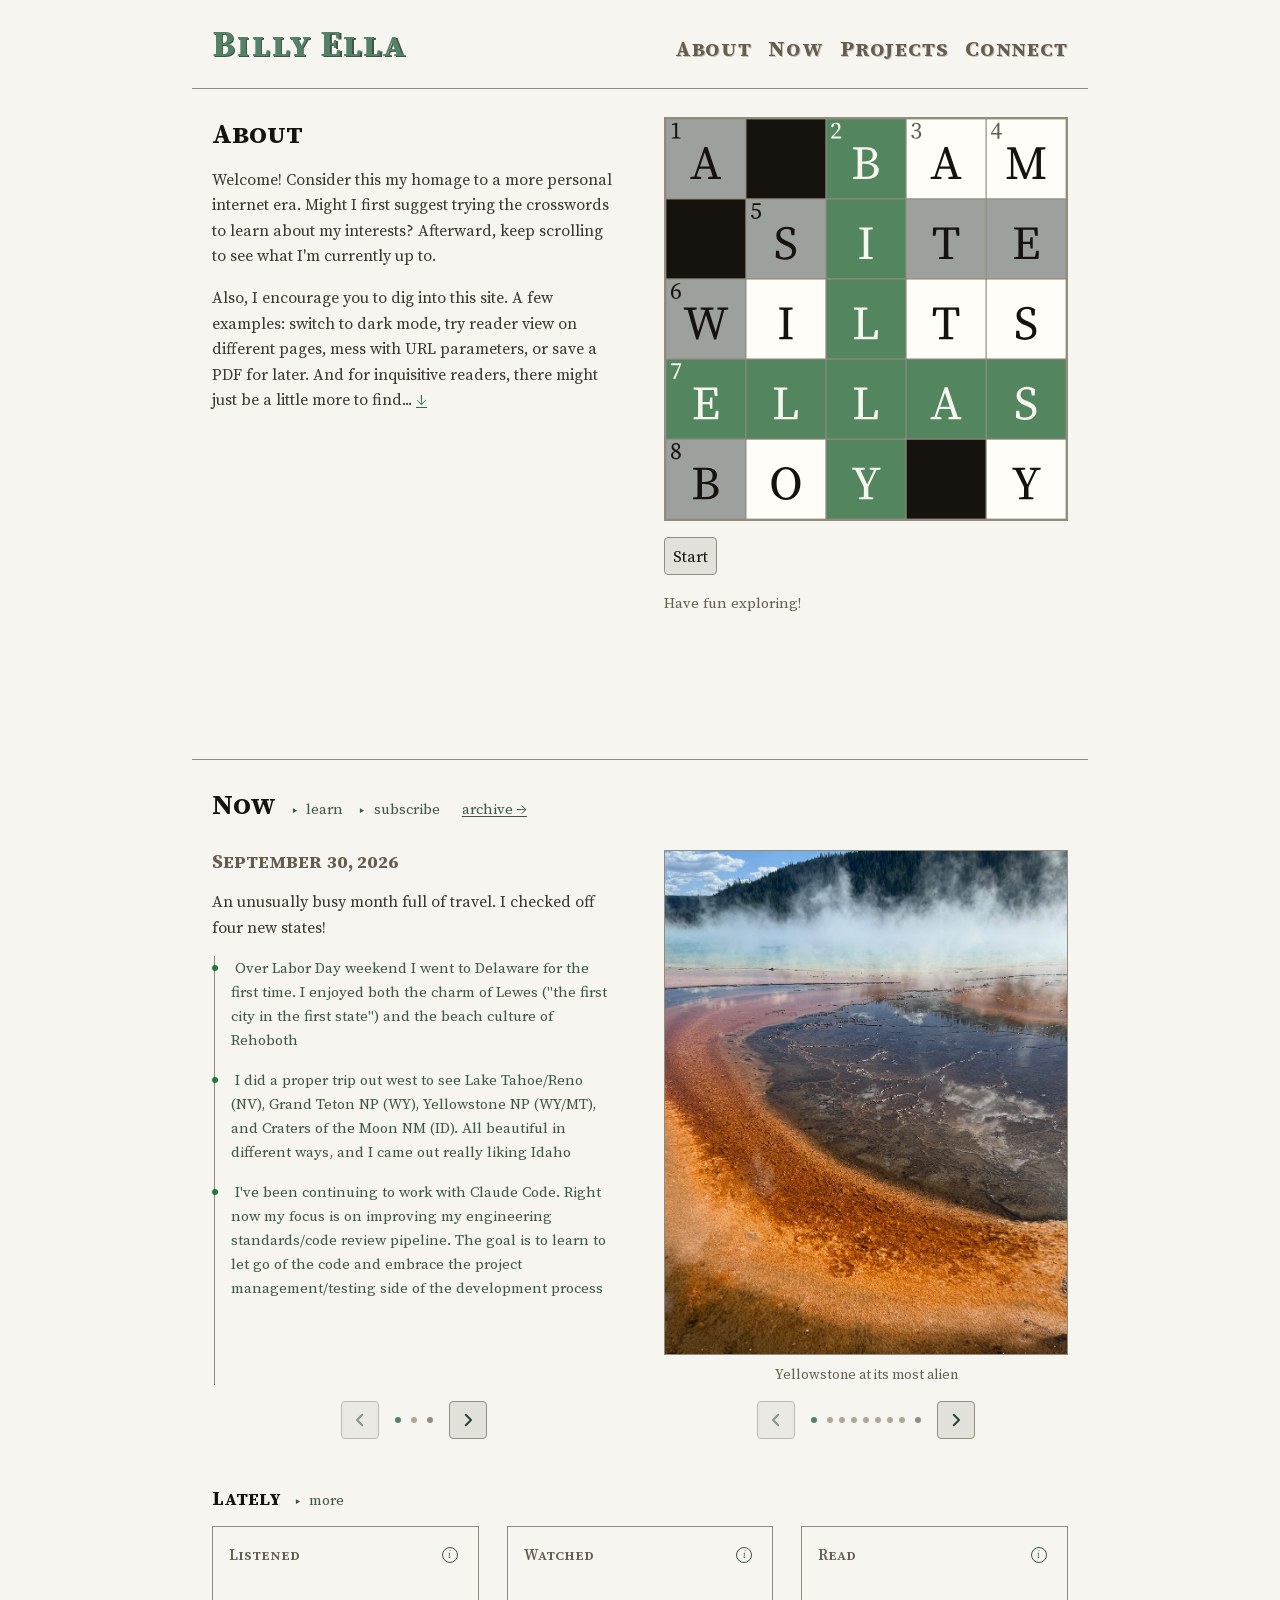
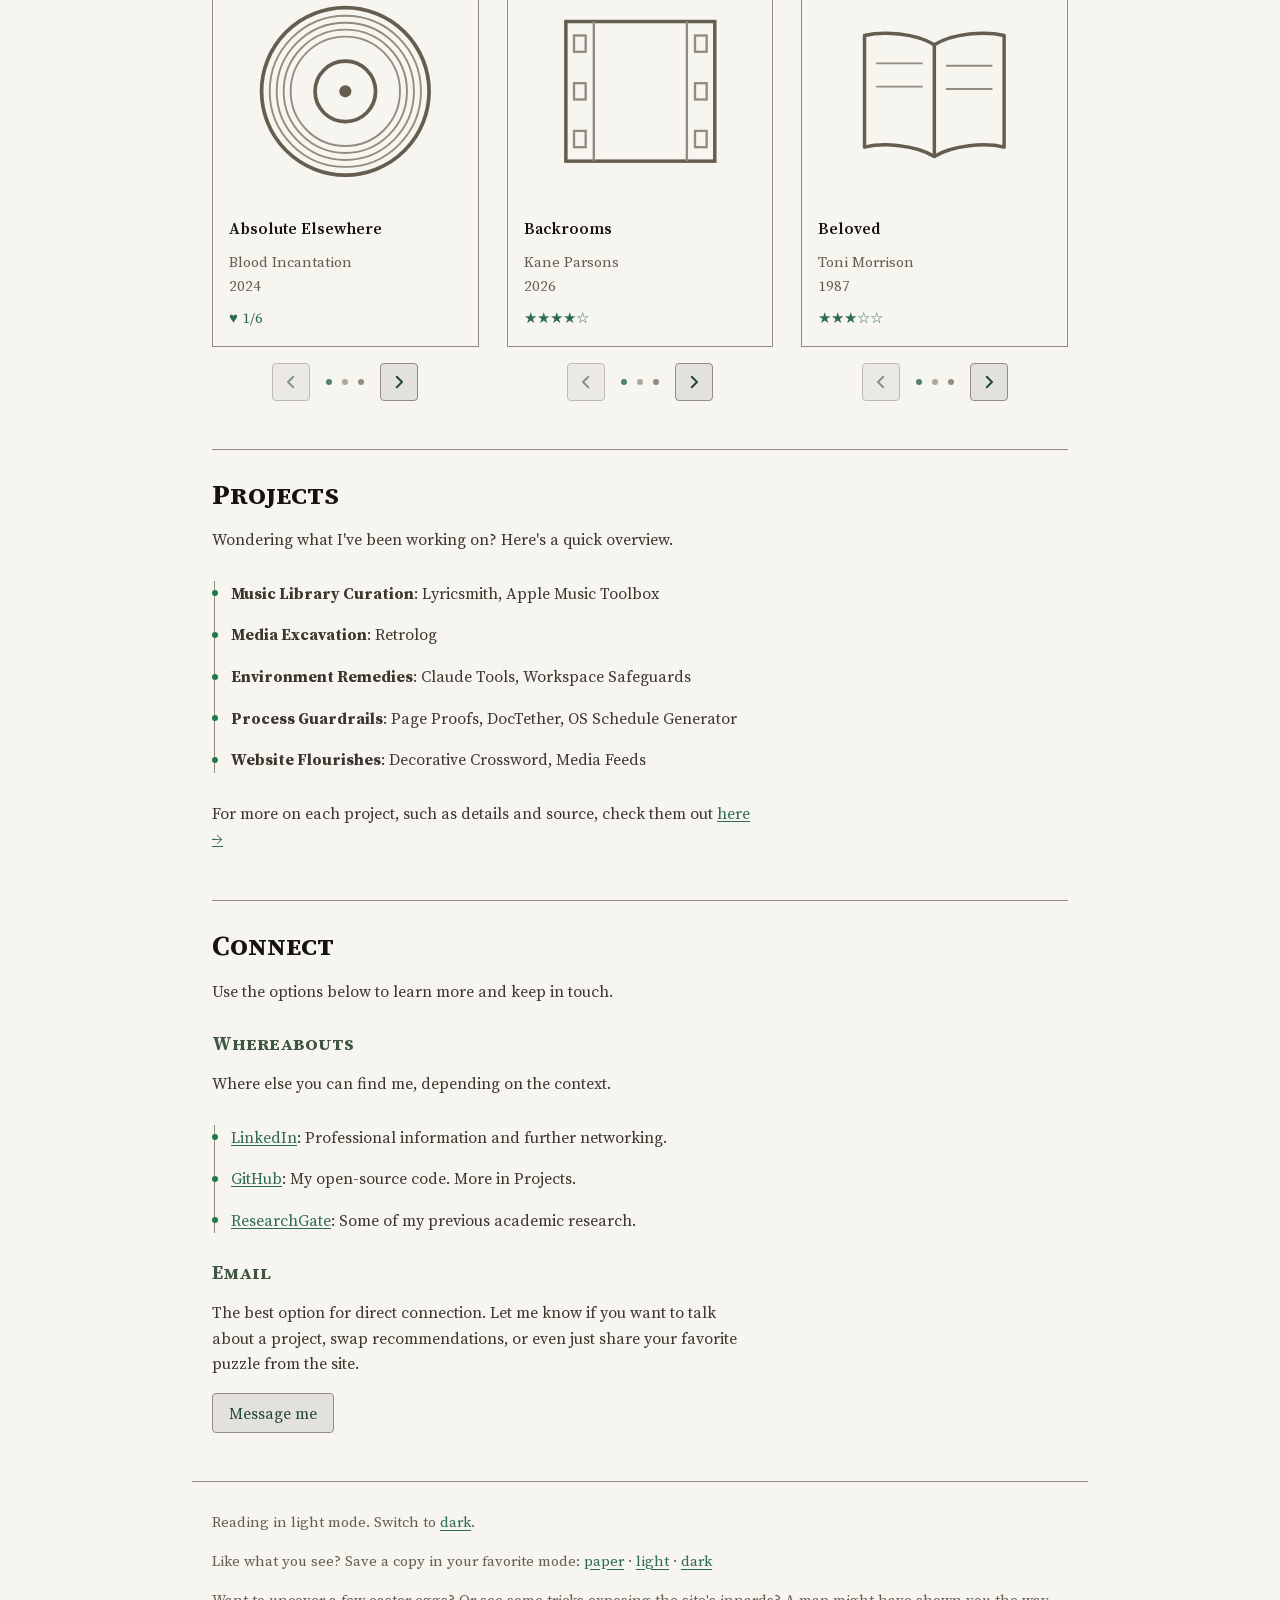
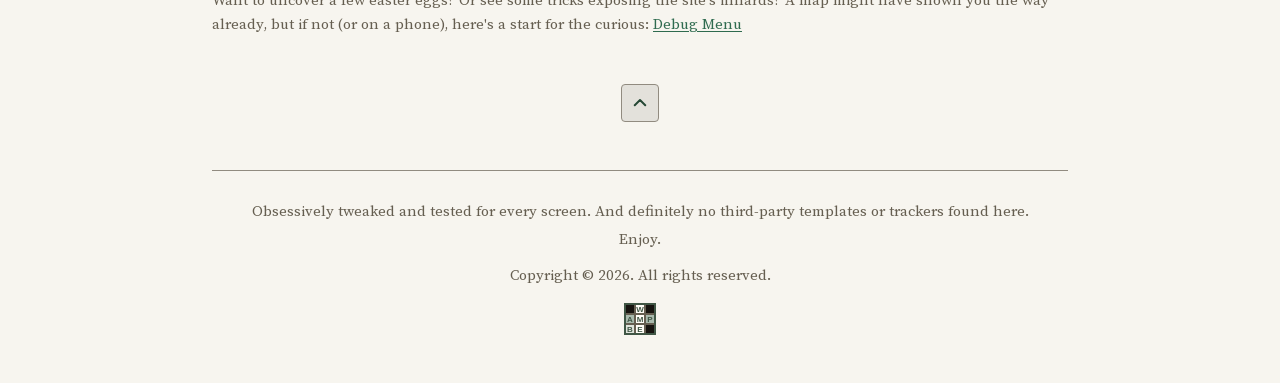
==== commit 819ffbde: "build 0.5.31" ====
--- a/index.html
+++ b/index.html
@@ -5,7 +5,7 @@
   / __  |/ // /   / /  \  /  / __/ / /   / /   / /| |
  / /_/ // // /___/ /___/ /  / /___/ /___/ /___/ ___ |
 /_____/___/_____/_____/_/  /_____/_____/_____/_/  |_|
-                       v0.5.30
+                       v0.5.31
 
   > Curious what comes after /then and /now? See /future
   > Wanna see where this all started? Try ?puzzle=0
@@ -206,7 +206,7 @@
         data-magic-matrix-choice-blue="Return home"
         data-magic-red-pill-square-name="Columns of glowing green code falling down a black screen"
         data-magic-red-pill-dialog-title="Now You Know"
-        data-magic-red-pill-dialog-message="There's more to see if you find where to look."
+        data-magic-red-pill-dialog-message="Wake up. There's more to find."
         data-magic-red-pill-dialog-button="Keep exploring"
       >
         <div class="hero__intro">
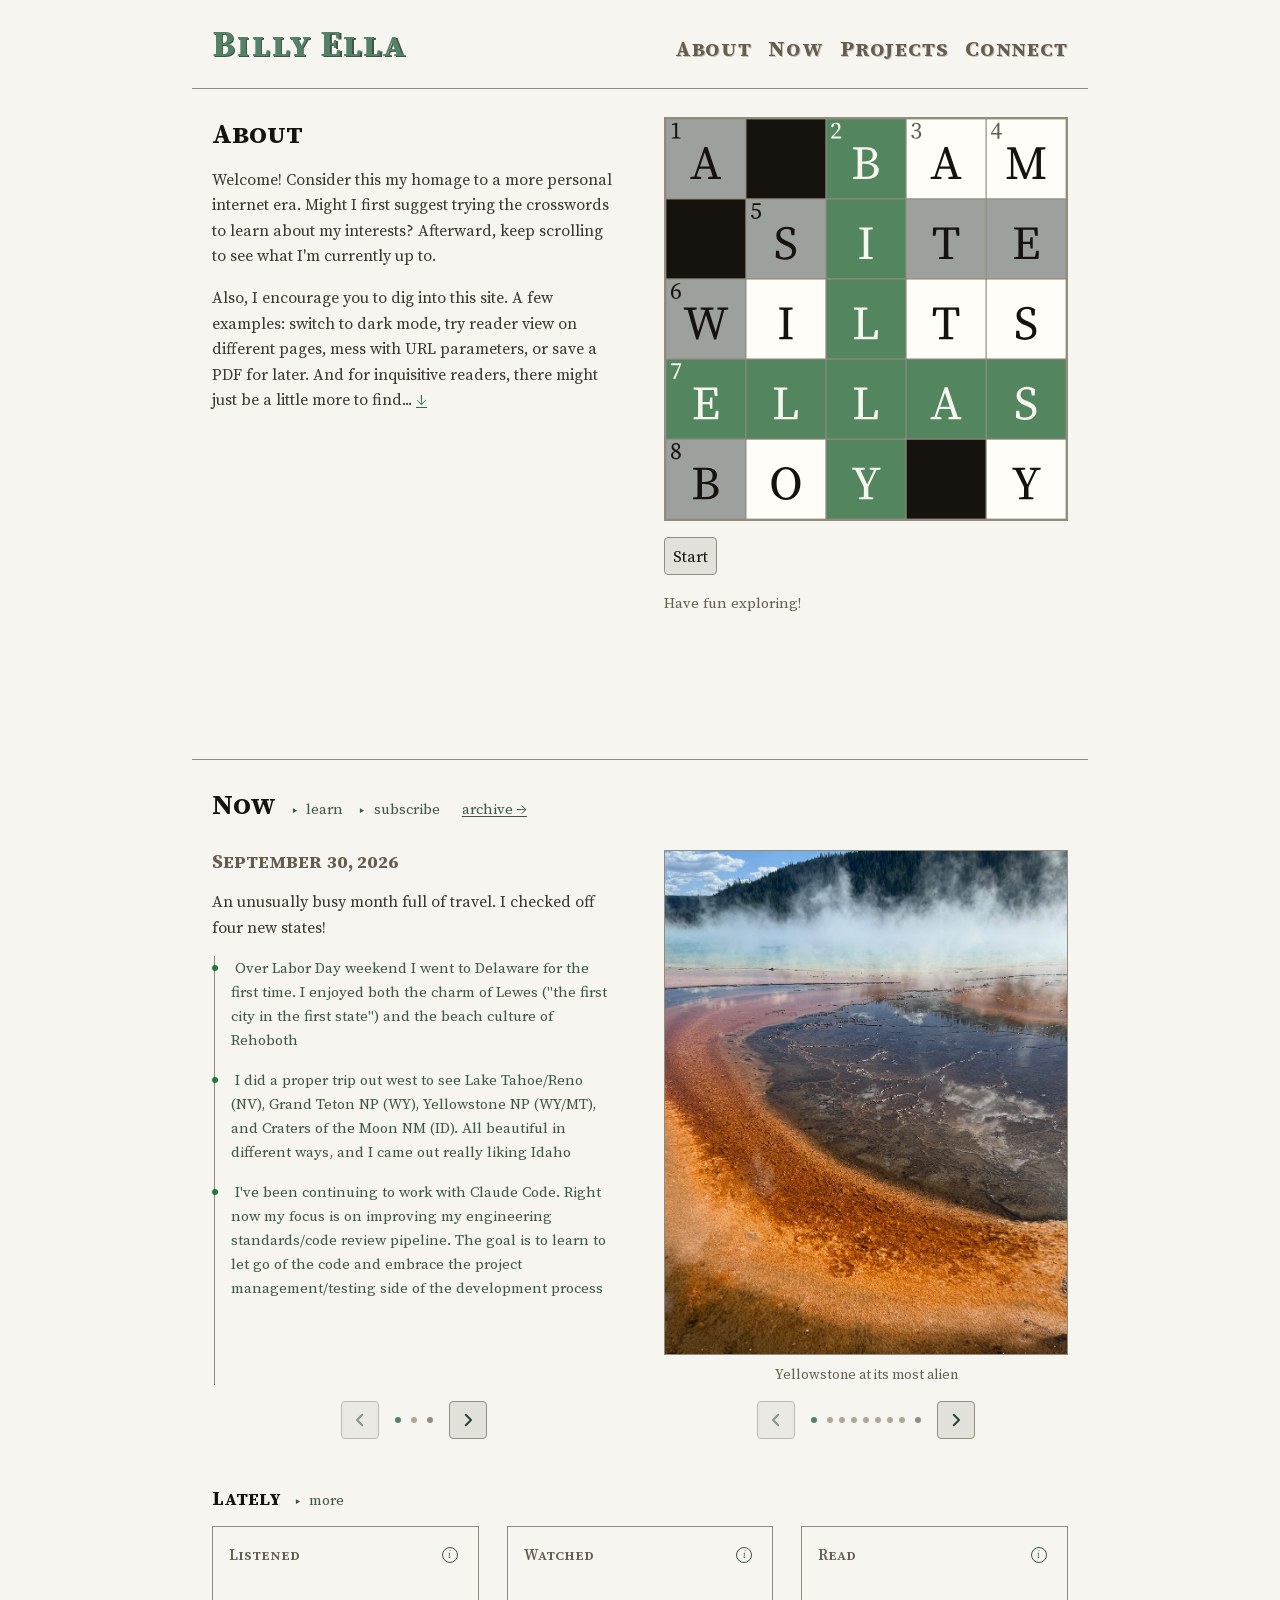
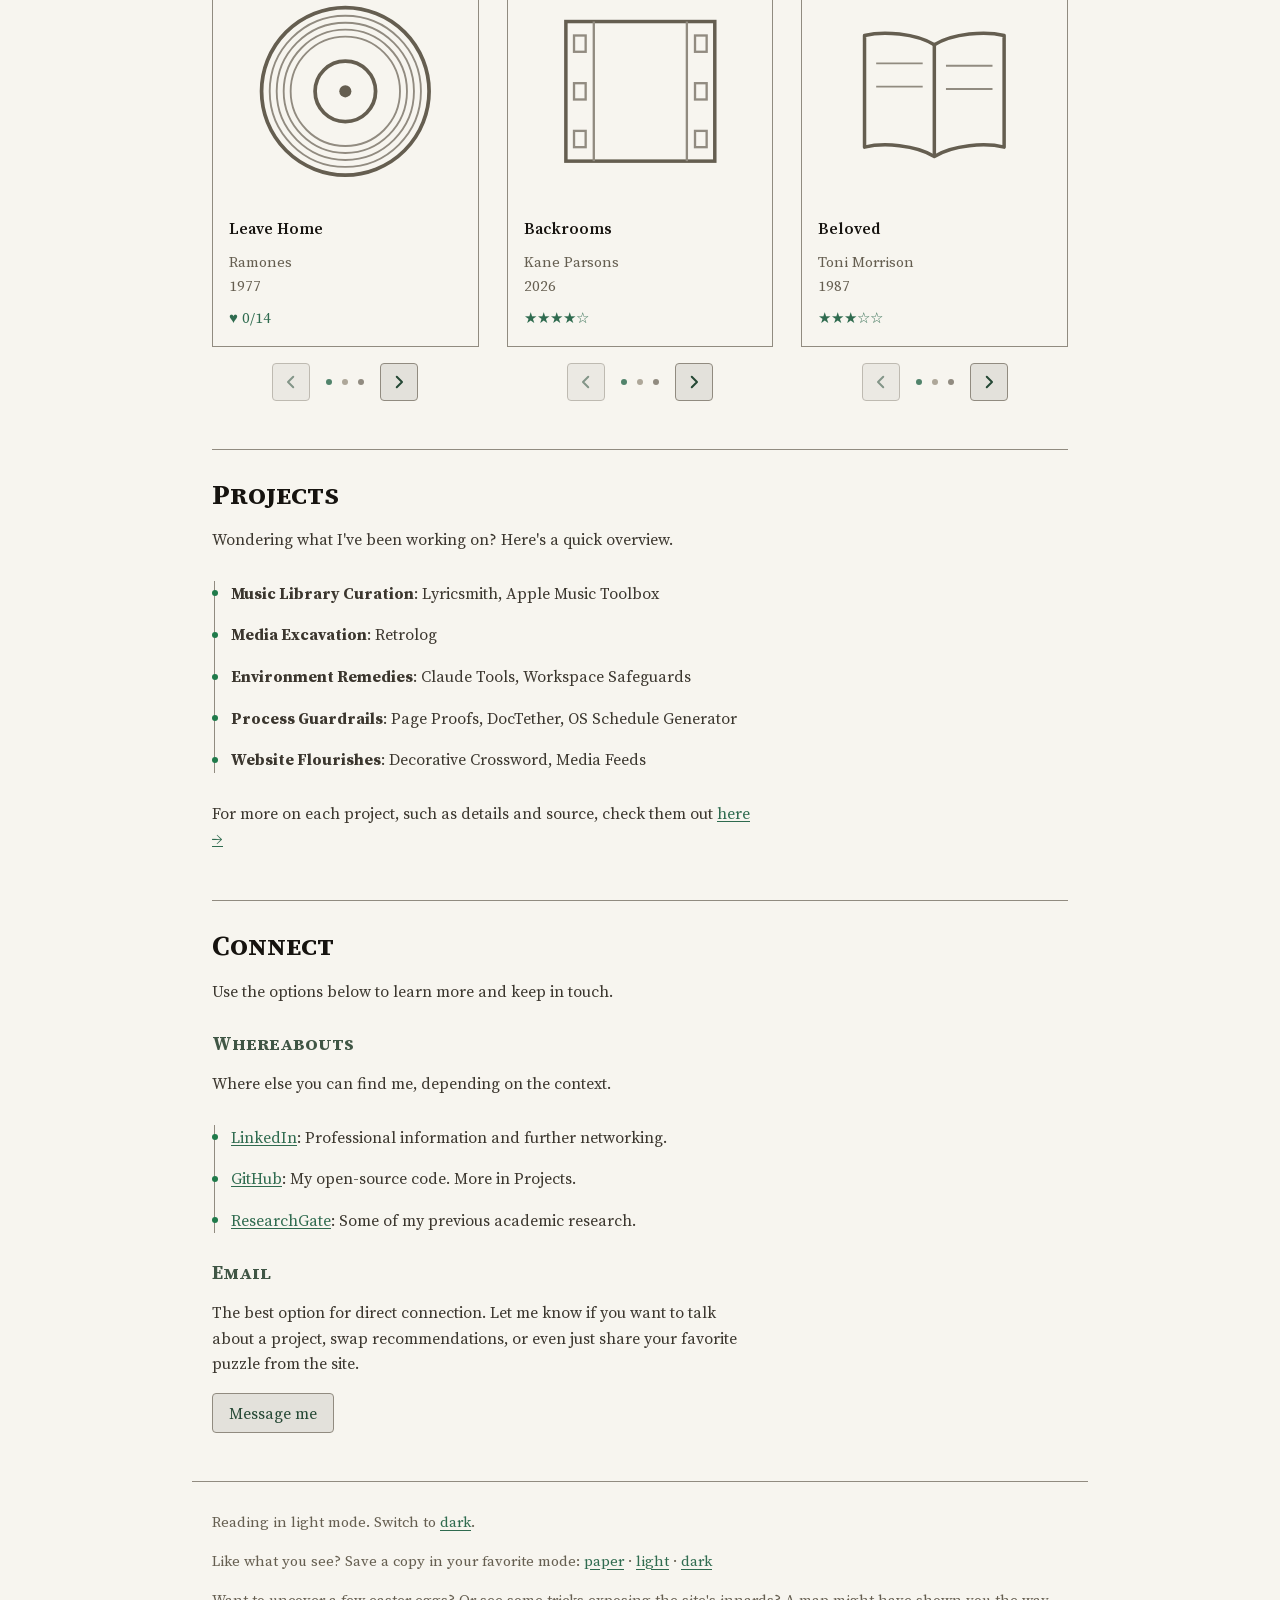
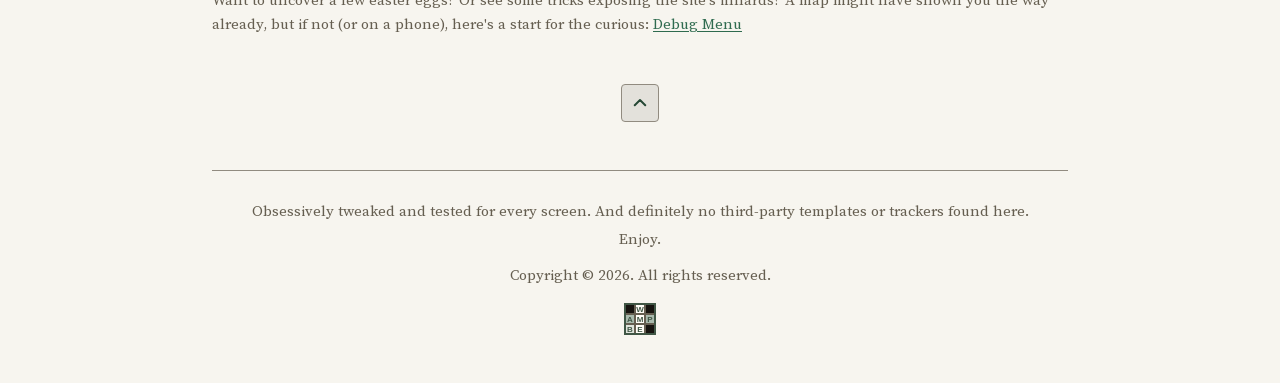
==== commit 04bafe9b: "build 0.5.32" ====
--- a/index.html
+++ b/index.html
@@ -5,7 +5,7 @@
   / __  |/ // /   / /  \  /  / __/ / /   / /   / /| |
  / /_/ // // /___/ /___/ /  / /___/ /___/ /___/ ___ |
 /_____/___/_____/_____/_/  /_____/_____/_____/_/  |_|
-                       v0.5.31
+                       v0.5.32
 
   > Curious what comes after /then and /now? See /future
   > Wanna see where this all started? Try ?puzzle=0
@@ -515,6 +515,30 @@
                         width="600"
                         height="600"
                         referrerpolicy="no-referrer"
+                        src="covers/1b8cecf3489908b1.webp"
+                      />
+                      <div class="reveal__line"><p class="card__title">Leave Home</p></div>
+                      <div class="reveal__line"><p class="card__meta card__meta--maker">Ramones</p></div>
+                      <p class="card__meta">1977</p>
+                      <p class="card__signal">
+                        <span
+                          role="img"
+                          aria-label="0 of 14 tracks favorited"
+                          title="0 of 14 tracks favorited"
+                          data-added="2026-11-05"
+                          data-tracks="14"
+                          >♥ 0/14</span
+                        >
+                      </p>
+                    </div>
+                    <div class="card__slide">
+                      <img
+                        class="card__cover"
+                        alt="Album cover"
+                        width="600"
+                        height="600"
+                        loading="lazy"
+                        referrerpolicy="no-referrer"
                         src="covers/c09f3ce82a1409ec.webp"
                       />
                       <div class="reveal__line"><p class="card__title">Absolute Elsewhere</p></div>
@@ -539,25 +563,6 @@
                       <div class="reveal__line"><p class="card__title">Tomorrow's Coffee</p></div>
                       <div class="reveal__line"><p class="card__meta card__meta--maker">Jimmy Montague</p></div>
                       <p class="card__meta">2024</p>
-                      <p class="card__signal">
-                        <span role="img" aria-label="1 of 10 tracks favorited" title="1 of 10 tracks favorited"
-                          >♥ 1/10</span
-                        >
-                      </p>
-                    </div>
-                    <div class="card__slide">
-                      <img
-                        class="card__cover"
-                        alt="Album cover"
-                        width="600"
-                        height="600"
-                        loading="lazy"
-                        referrerpolicy="no-referrer"
-                        src="covers/a3bae746895e2375.webp"
-                      />
-                      <div class="reveal__line"><p class="card__title">The New Order</p></div>
-                      <div class="reveal__line"><p class="card__meta card__meta--maker">Testament</p></div>
-                      <p class="card__meta">1988</p>
                       <p class="card__signal">
                         <span role="img" aria-label="1 of 10 tracks favorited" title="1 of 10 tracks favorited"
                           >♥ 1/10</span
@@ -645,35 +650,123 @@
                       </p>
                     </div>
                     <div class="card__slide">
-                      <img
-                        class="card__cover card__cover--poster"
-                        alt="Book cover"
-                        width="318"
-                        height="477"
-                        loading="lazy"
-                        referrerpolicy="no-referrer"
-                        src="covers/a854db9b78988087.jpg"
-                      />
+                      <svg viewBox="0 0 100 100" class="card__cover" role="img" aria-label="Book cover">
+                        <path
+                          d="M50 30 C 42 25, 28 24, 20 26 L20 74 C28 72, 42 73, 50 78 C58 73, 72 72, 80 74 L80 26 C72 24, 58 25, 50 30 Z"
+                          fill="none"
+                          stroke="var(--ink-muted)"
+                          stroke-width="1.5"
+                          stroke-linejoin="round"
+                        ></path>
+                        <line
+                          x1="50"
+                          y1="30"
+                          x2="50"
+                          y2="78"
+                          fill="none"
+                          stroke="var(--ink-muted)"
+                          stroke-width="1.5"
+                        ></line>
+                        <line
+                          x1="25"
+                          y1="38"
+                          x2="45"
+                          y2="38"
+                          fill="none"
+                          stroke="var(--hairline)"
+                          stroke-width="0.8"
+                        ></line>
+                        <line
+                          x1="25"
+                          y1="48"
+                          x2="45"
+                          y2="48"
+                          fill="none"
+                          stroke="var(--hairline)"
+                          stroke-width="0.8"
+                        ></line>
+                        <line
+                          x1="55"
+                          y1="39"
+                          x2="75"
+                          y2="39"
+                          fill="none"
+                          stroke="var(--hairline)"
+                          stroke-width="0.8"
+                        ></line>
+                        <line
+                          x1="55"
+                          y1="49"
+                          x2="75"
+                          y2="49"
+                          fill="none"
+                          stroke="var(--hairline)"
+                          stroke-width="0.8"
+                        ></line>
+                      </svg>
                       <div class="reveal__line"><p class="card__title">Zen Computer</p></div>
                       <div class="reveal__line"><p class="card__meta card__meta--maker">Philip Toshio Sudo</p></div>
-                      <p class="card__meta">1999</p>
                       <p class="card__signal">
                         <span role="img" aria-label="Rated 3 of 5" title="Rated 3 of 5">★★★☆☆</span>
                       </p>
                     </div>
                     <div class="card__slide">
-                      <img
-                        class="card__cover card__cover--poster"
-                        alt="Book cover"
-                        width="318"
-                        height="477"
-                        loading="lazy"
-                        referrerpolicy="no-referrer"
-                        src="covers/6a27fdae4253c31a.jpg"
-                      />
+                      <svg viewBox="0 0 100 100" class="card__cover" role="img" aria-label="Book cover">
+                        <path
+                          d="M50 30 C 42 25, 28 24, 20 26 L20 74 C28 72, 42 73, 50 78 C58 73, 72 72, 80 74 L80 26 C72 24, 58 25, 50 30 Z"
+                          fill="none"
+                          stroke="var(--ink-muted)"
+                          stroke-width="1.5"
+                          stroke-linejoin="round"
+                        ></path>
+                        <line
+                          x1="50"
+                          y1="30"
+                          x2="50"
+                          y2="78"
+                          fill="none"
+                          stroke="var(--ink-muted)"
+                          stroke-width="1.5"
+                        ></line>
+                        <line
+                          x1="25"
+                          y1="38"
+                          x2="45"
+                          y2="38"
+                          fill="none"
+                          stroke="var(--hairline)"
+                          stroke-width="0.8"
+                        ></line>
+                        <line
+                          x1="25"
+                          y1="48"
+                          x2="45"
+                          y2="48"
+                          fill="none"
+                          stroke="var(--hairline)"
+                          stroke-width="0.8"
+                        ></line>
+                        <line
+                          x1="55"
+                          y1="39"
+                          x2="75"
+                          y2="39"
+                          fill="none"
+                          stroke="var(--hairline)"
+                          stroke-width="0.8"
+                        ></line>
+                        <line
+                          x1="55"
+                          y1="49"
+                          x2="75"
+                          y2="49"
+                          fill="none"
+                          stroke="var(--hairline)"
+                          stroke-width="0.8"
+                        ></line>
+                      </svg>
                       <div class="reveal__line"><p class="card__title">Curtain</p></div>
                       <div class="reveal__line"><p class="card__meta card__meta--maker">Agatha Christie</p></div>
-                      <p class="card__meta">1975</p>
                       <p class="card__signal">
                         <span role="img" aria-label="Rated 3 of 5" title="Rated 3 of 5">★★★☆☆</span>
                       </p>
